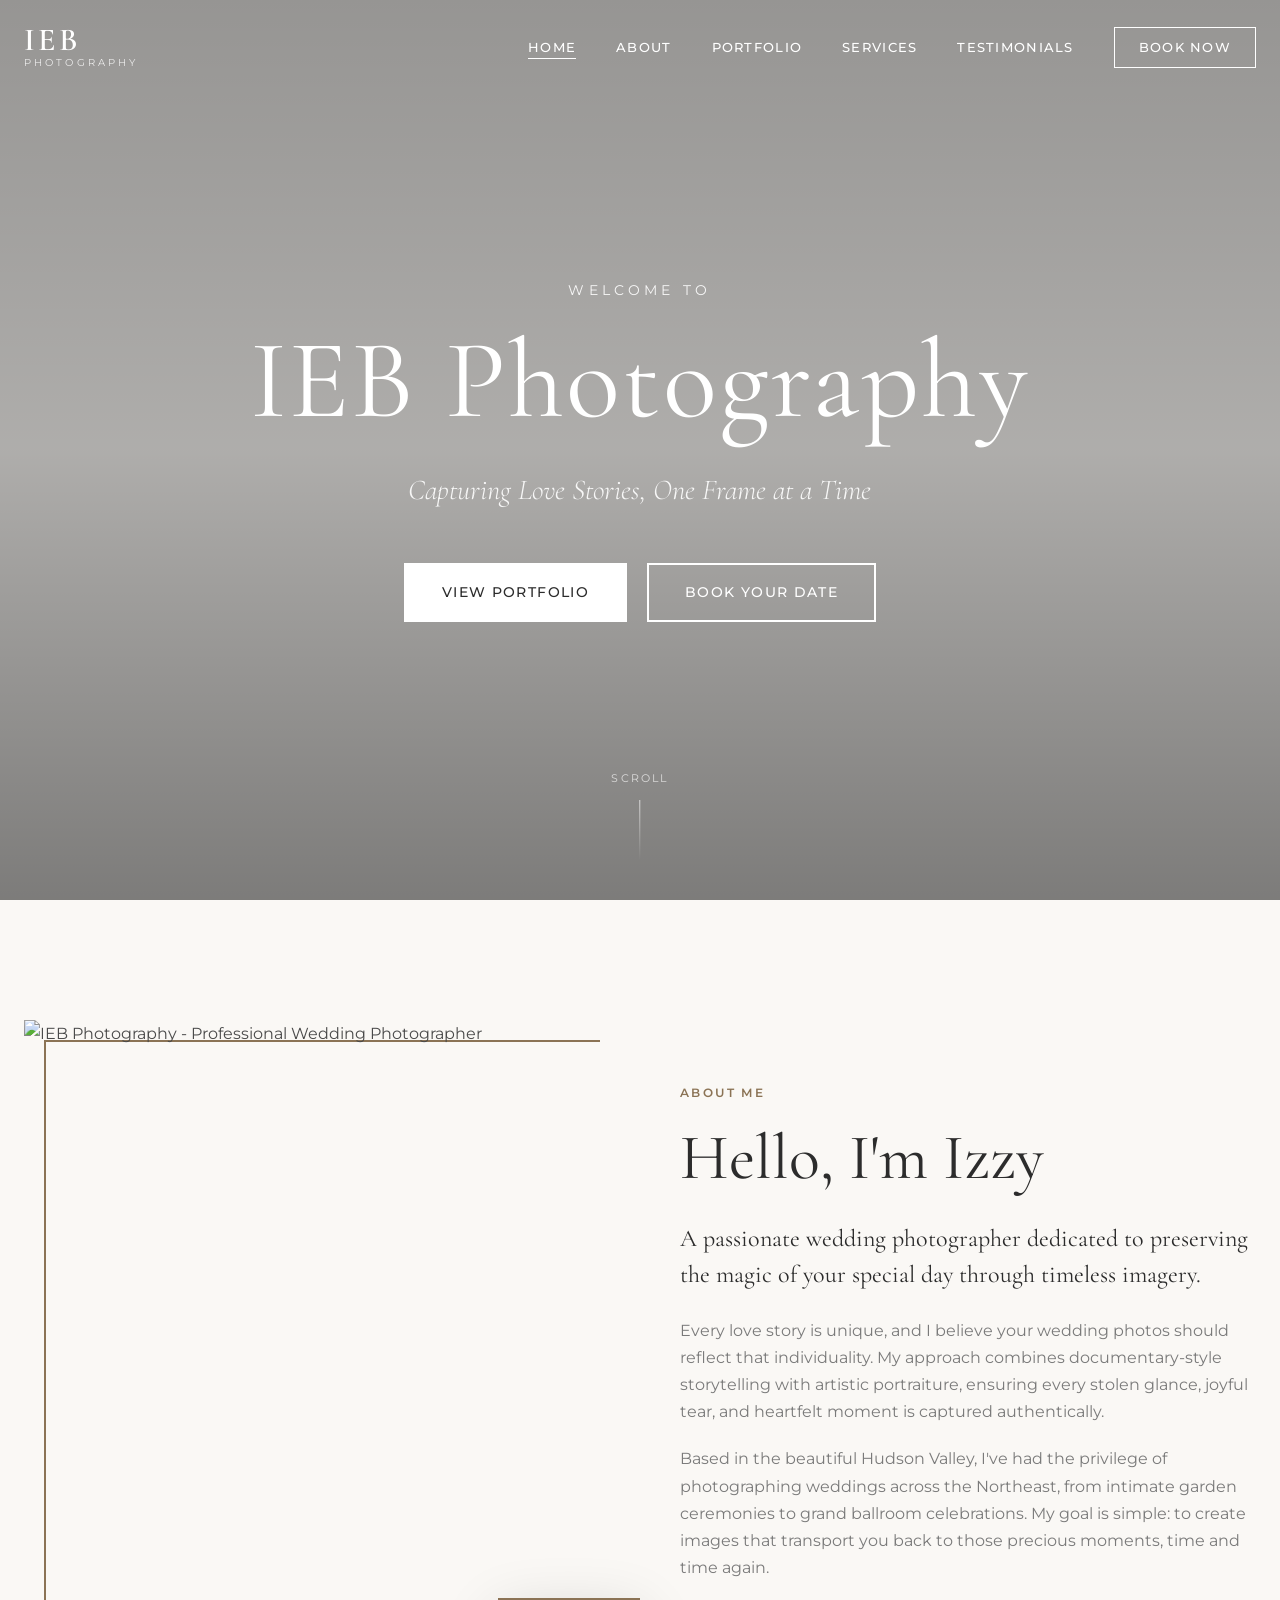
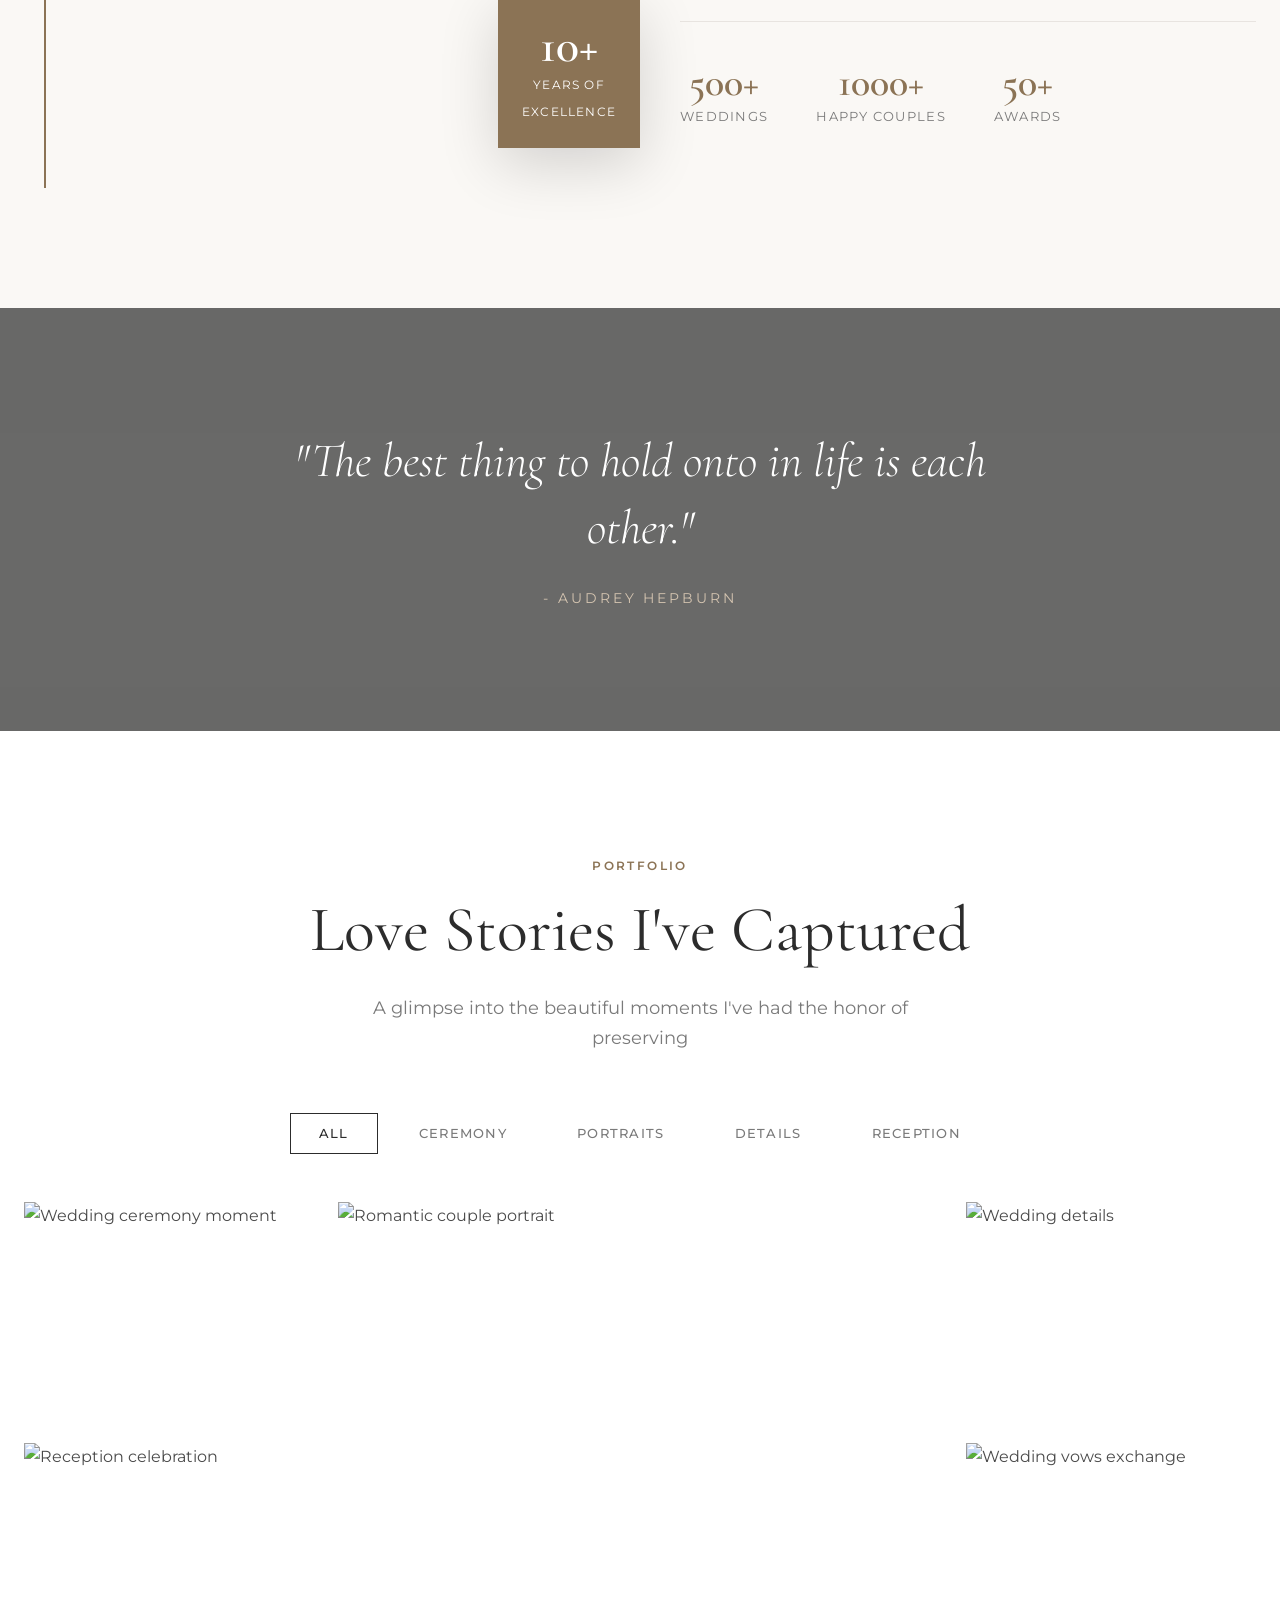
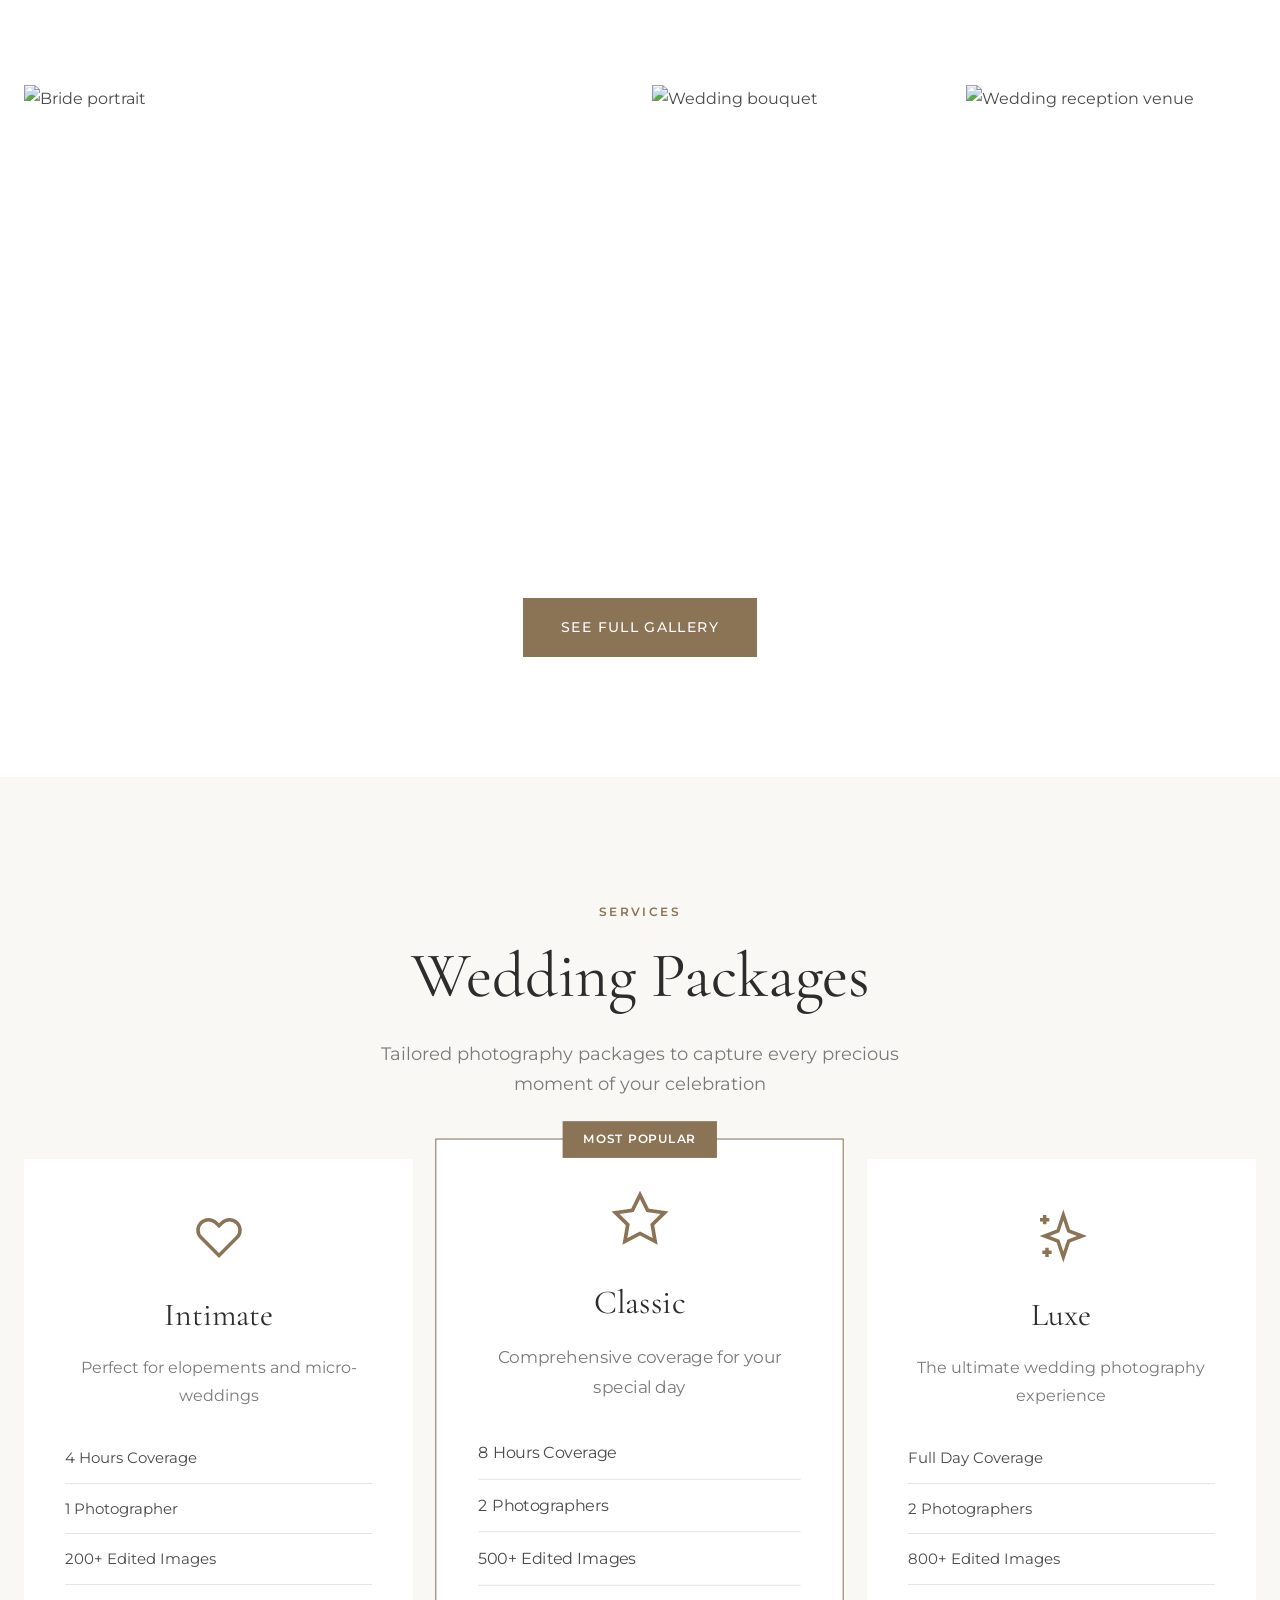
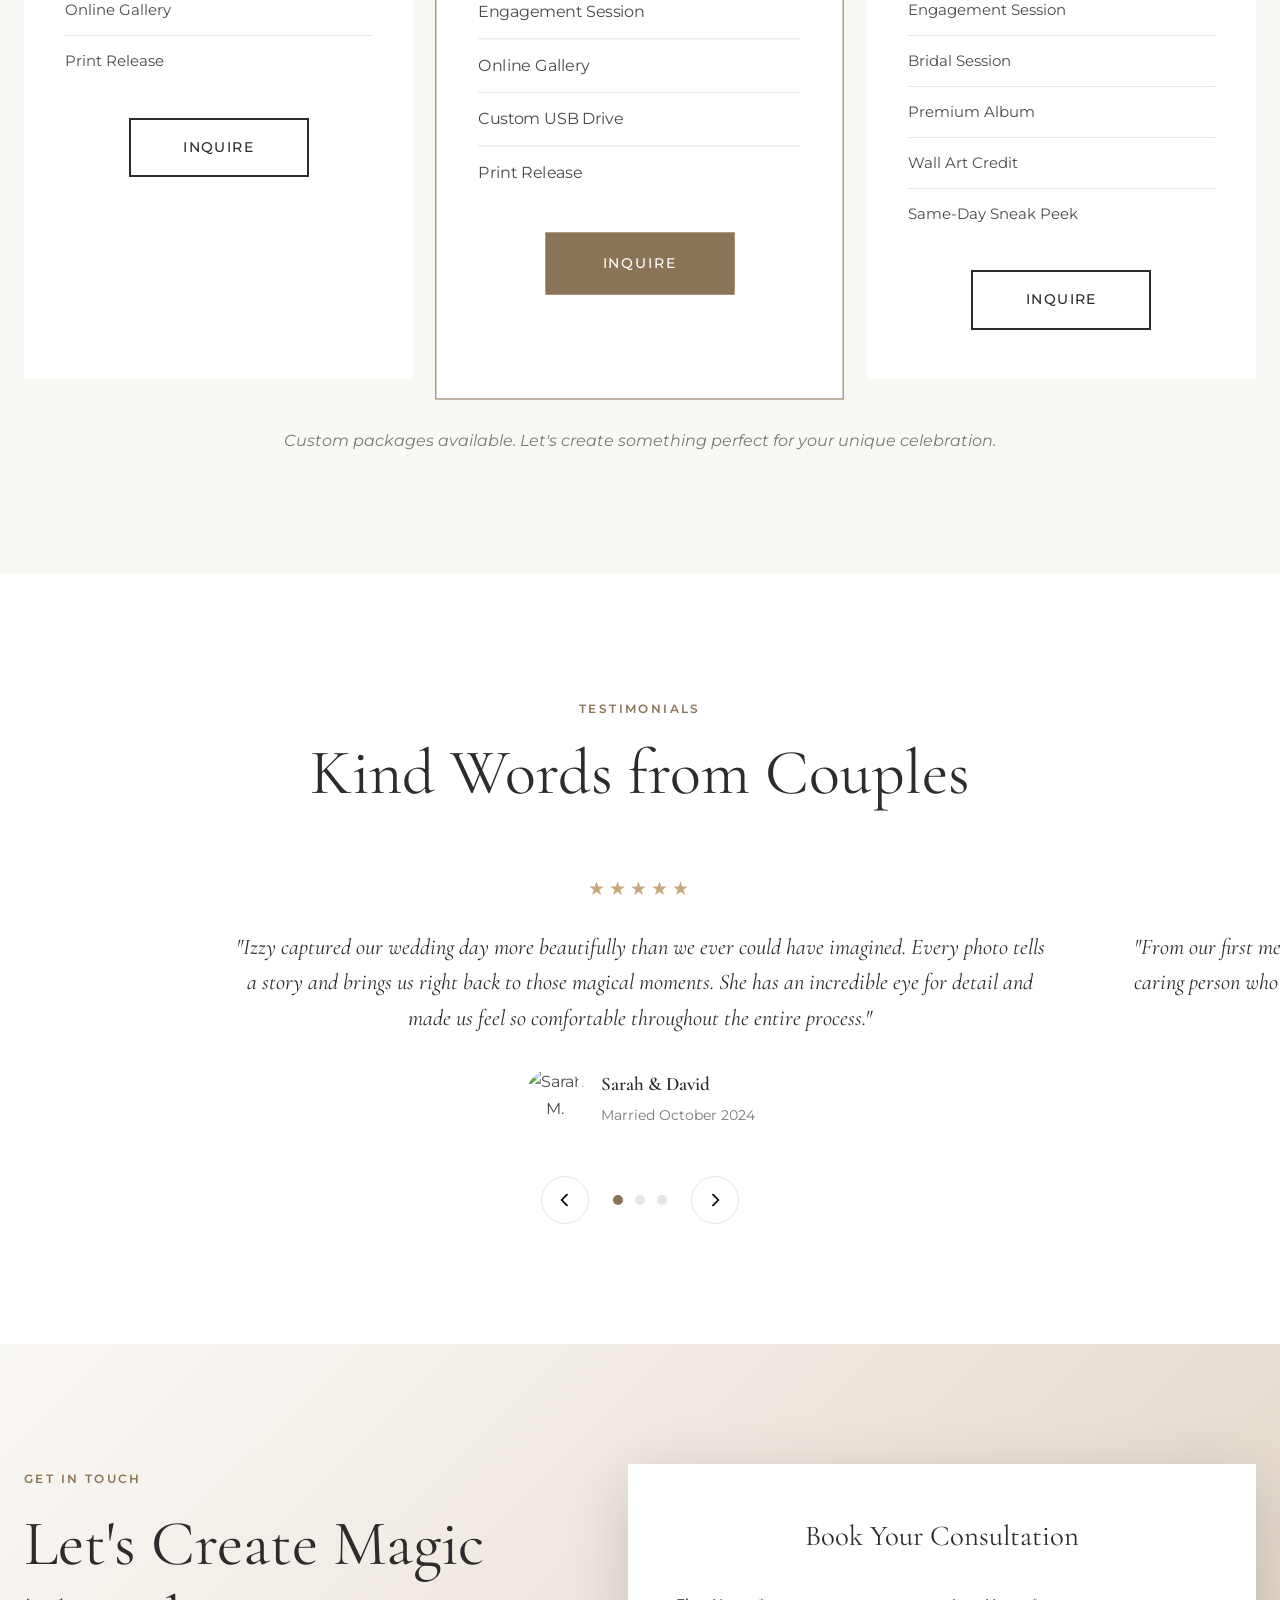
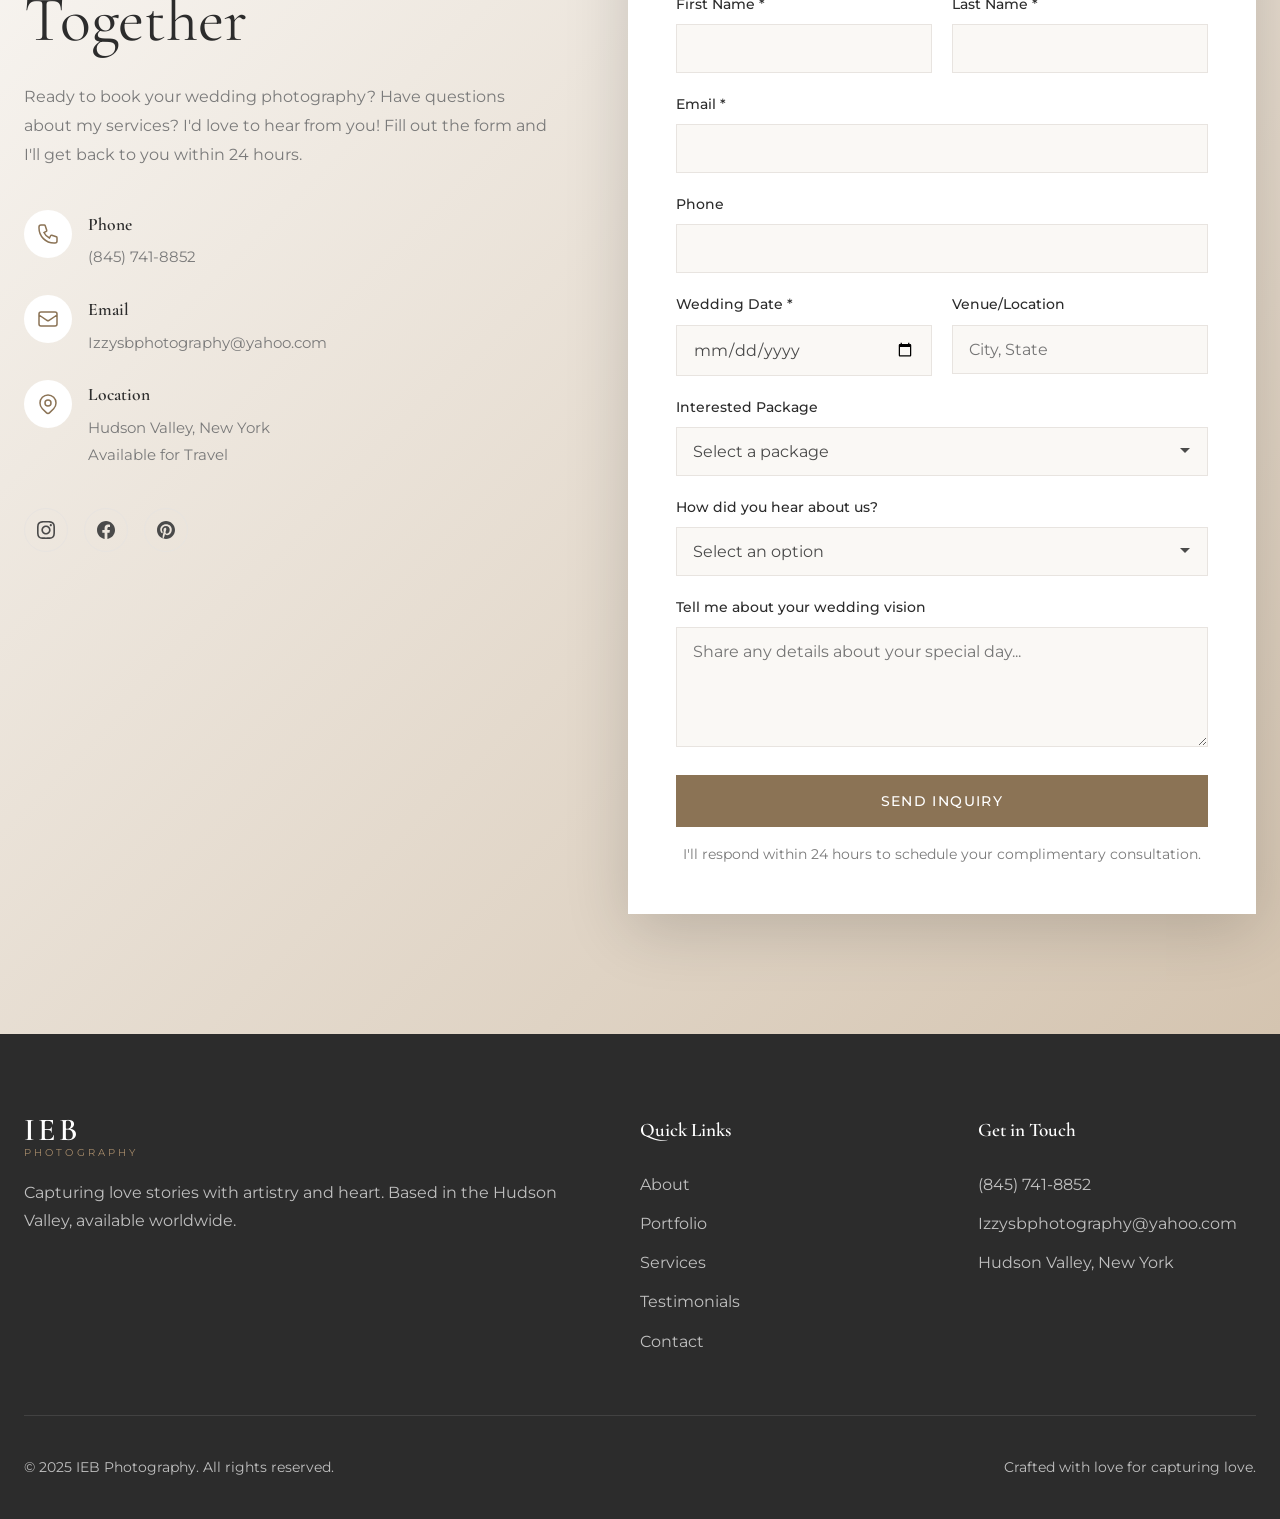
==== index.html @ 018bb1e7 "Add professional wedding photography website for IEB Photography - Create stunning landing page with" ====
<!DOCTYPE html>
<html lang="en">
<head>
    <meta charset="UTF-8">
    <meta name="viewport" content="width=device-width, initial-scale=1.0">
    <meta name="description" content="IEB Photography - Capturing your most precious moments with elegance and artistry. Professional wedding photography services.">
    <title>IEB Photography | Elegant Wedding Photography</title>
    <link rel="preconnect" href="https://fonts.googleapis.com">
    <link rel="preconnect" href="https://fonts.gstatic.com" crossorigin>
    <link href="https://fonts.googleapis.com/css2?family=Cormorant+Garamond:ital,wght@0,300;0,400;0,500;0,600;0,700;1,300;1,400&family=Montserrat:wght@300;400;500;600&display=swap" rel="stylesheet">
    <link rel="stylesheet" href="css/styles.css">
</head>
<body>
    <!-- Navigation -->
    <nav class="navbar" id="navbar">
        <div class="nav-container">
            <a href="#home" class="logo">
                <span class="logo-text">IEB</span>
                <span class="logo-sub">Photography</span>
            </a>
            <button class="nav-toggle" id="navToggle" aria-label="Toggle navigation">
                <span class="hamburger"></span>
            </button>
            <ul class="nav-menu" id="navMenu">
                <li><a href="#home" class="nav-link">Home</a></li>
                <li><a href="#about" class="nav-link">About</a></li>
                <li><a href="#portfolio" class="nav-link">Portfolio</a></li>
                <li><a href="#services" class="nav-link">Services</a></li>
                <li><a href="#testimonials" class="nav-link">Testimonials</a></li>
                <li><a href="#contact" class="nav-link nav-cta">Book Now</a></li>
            </ul>
        </div>
    </nav>

    <!-- Hero Section -->
    <section class="hero" id="home">
        <div class="hero-overlay"></div>
        <div class="hero-content">
            <p class="hero-subtitle animate-fade-up">Welcome to</p>
            <h1 class="hero-title animate-fade-up delay-1">IEB Photography</h1>
            <p class="hero-tagline animate-fade-up delay-2">Capturing Love Stories, One Frame at a Time</p>
            <div class="hero-buttons animate-fade-up delay-3">
                <a href="#portfolio" class="btn btn-primary">View Portfolio</a>
                <a href="#contact" class="btn btn-outline">Book Your Date</a>
            </div>
        </div>
        <div class="scroll-indicator">
            <span>Scroll</span>
            <div class="scroll-line"></div>
        </div>
    </section>

    <!-- About Section -->
    <section class="about section" id="about">
        <div class="container">
            <div class="about-grid">
                <div class="about-image">
                    <div class="image-frame">
                        <img src="https://images.unsplash.com/photo-1537633552985-df8429e8048b?w=600&h=800&fit=crop" alt="IEB Photography - Professional Wedding Photographer">
                    </div>
                    <div class="experience-badge">
                        <span class="years">10+</span>
                        <span class="text">Years of<br>Excellence</span>
                    </div>
                </div>
                <div class="about-content">
                    <span class="section-label">About Me</span>
                    <h2 class="section-title">Hello, I'm Izzy</h2>
                    <p class="about-lead">A passionate wedding photographer dedicated to preserving the magic of your special day through timeless imagery.</p>
                    <p class="about-text">Every love story is unique, and I believe your wedding photos should reflect that individuality. My approach combines documentary-style storytelling with artistic portraiture, ensuring every stolen glance, joyful tear, and heartfelt moment is captured authentically.</p>
                    <p class="about-text">Based in the beautiful Hudson Valley, I've had the privilege of photographing weddings across the Northeast, from intimate garden ceremonies to grand ballroom celebrations. My goal is simple: to create images that transport you back to those precious moments, time and time again.</p>
                    <div class="about-stats">
                        <div class="stat">
                            <span class="stat-number">500+</span>
                            <span class="stat-label">Weddings</span>
                        </div>
                        <div class="stat">
                            <span class="stat-number">1000+</span>
                            <span class="stat-label">Happy Couples</span>
                        </div>
                        <div class="stat">
                            <span class="stat-number">50+</span>
                            <span class="stat-label">Awards</span>
                        </div>
                    </div>
                </div>
            </div>
        </div>
    </section>

    <!-- Featured Banner -->
    <section class="featured-banner">
        <div class="banner-overlay"></div>
        <div class="container">
            <blockquote class="featured-quote">
                <p>"The best thing to hold onto in life is each other."</p>
                <cite>- Audrey Hepburn</cite>
            </blockquote>
        </div>
    </section>

    <!-- Portfolio Section -->
    <section class="portfolio section" id="portfolio">
        <div class="container">
            <div class="section-header">
                <span class="section-label">Portfolio</span>
                <h2 class="section-title">Love Stories I've Captured</h2>
                <p class="section-description">A glimpse into the beautiful moments I've had the honor of preserving</p>
            </div>
            <div class="portfolio-filter">
                <button class="filter-btn active" data-filter="all">All</button>
                <button class="filter-btn" data-filter="ceremony">Ceremony</button>
                <button class="filter-btn" data-filter="portraits">Portraits</button>
                <button class="filter-btn" data-filter="details">Details</button>
                <button class="filter-btn" data-filter="reception">Reception</button>
            </div>
            <div class="portfolio-grid">
                <div class="portfolio-item" data-category="ceremony">
                    <img src="https://images.unsplash.com/photo-1519741497674-611481863552?w=600&h=400&fit=crop" alt="Wedding ceremony moment">
                    <div class="portfolio-overlay">
                        <span class="portfolio-category">Ceremony</span>
                        <h3>Sarah & Michael</h3>
                    </div>
                </div>
                <div class="portfolio-item large" data-category="portraits">
                    <img src="https://images.unsplash.com/photo-1606216794074-735e91aa2c92?w=800&h=600&fit=crop" alt="Romantic couple portrait">
                    <div class="portfolio-overlay">
                        <span class="portfolio-category">Portraits</span>
                        <h3>Emma & James</h3>
                    </div>
                </div>
                <div class="portfolio-item" data-category="details">
                    <img src="https://images.unsplash.com/photo-1522673607200-164d1b6ce486?w=600&h=400&fit=crop" alt="Wedding details">
                    <div class="portfolio-overlay">
                        <span class="portfolio-category">Details</span>
                        <h3>Elegant Details</h3>
                    </div>
                </div>
                <div class="portfolio-item" data-category="reception">
                    <img src="https://images.unsplash.com/photo-1511285560929-80b456fea0bc?w=600&h=400&fit=crop" alt="Reception celebration">
                    <div class="portfolio-overlay">
                        <span class="portfolio-category">Reception</span>
                        <h3>First Dance Magic</h3>
                    </div>
                </div>
                <div class="portfolio-item" data-category="ceremony">
                    <img src="https://images.unsplash.com/photo-1465495976277-4387d4b0b4c6?w=600&h=400&fit=crop" alt="Wedding vows exchange">
                    <div class="portfolio-overlay">
                        <span class="portfolio-category">Ceremony</span>
                        <h3>The Vows</h3>
                    </div>
                </div>
                <div class="portfolio-item large" data-category="portraits">
                    <img src="https://images.unsplash.com/photo-1591604466107-ec97de577aff?w=800&h=600&fit=crop" alt="Bride portrait">
                    <div class="portfolio-overlay">
                        <span class="portfolio-category">Portraits</span>
                        <h3>Bridal Elegance</h3>
                    </div>
                </div>
                <div class="portfolio-item" data-category="details">
                    <img src="https://images.unsplash.com/photo-1519225421980-715cb0215aed?w=600&h=400&fit=crop" alt="Wedding bouquet">
                    <div class="portfolio-overlay">
                        <span class="portfolio-category">Details</span>
                        <h3>Floral Beauty</h3>
                    </div>
                </div>
                <div class="portfolio-item" data-category="reception">
                    <img src="https://images.unsplash.com/photo-1470290378698-263fa7ca60ab?w=600&h=400&fit=crop" alt="Wedding reception venue">
                    <div class="portfolio-overlay">
                        <span class="portfolio-category">Reception</span>
                        <h3>Venue Magic</h3>
                    </div>
                </div>
            </div>
            <div class="portfolio-cta">
                <a href="#contact" class="btn btn-primary">See Full Gallery</a>
            </div>
        </div>
    </section>

    <!-- Services Section -->
    <section class="services section" id="services">
        <div class="container">
            <div class="section-header">
                <span class="section-label">Services</span>
                <h2 class="section-title">Wedding Packages</h2>
                <p class="section-description">Tailored photography packages to capture every precious moment of your celebration</p>
            </div>
            <div class="services-grid">
                <div class="service-card">
                    <div class="service-icon">
                        <svg viewBox="0 0 24 24" fill="none" stroke="currentColor" stroke-width="1.5">
                            <path d="M4.318 6.318a4.5 4.5 0 000 6.364L12 20.364l7.682-7.682a4.5 4.5 0 00-6.364-6.364L12 7.636l-1.318-1.318a4.5 4.5 0 00-6.364 0z"/>
                        </svg>
                    </div>
                    <h3 class="service-title">Intimate</h3>
                    <p class="service-description">Perfect for elopements and micro-weddings</p>
                    <ul class="service-features">
                        <li>4 Hours Coverage</li>
                        <li>1 Photographer</li>
                        <li>200+ Edited Images</li>
                        <li>Online Gallery</li>
                        <li>Print Release</li>
                    </ul>
                    <a href="#contact" class="btn btn-outline">Inquire</a>
                </div>
                <div class="service-card featured">
                    <div class="featured-tag">Most Popular</div>
                    <div class="service-icon">
                        <svg viewBox="0 0 24 24" fill="none" stroke="currentColor" stroke-width="1.5">
                            <path d="M12 2l3.09 6.26L22 9.27l-5 4.87 1.18 6.88L12 17.77l-6.18 3.25L7 14.14 2 9.27l6.91-1.01L12 2z"/>
                        </svg>
                    </div>
                    <h3 class="service-title">Classic</h3>
                    <p class="service-description">Comprehensive coverage for your special day</p>
                    <ul class="service-features">
                        <li>8 Hours Coverage</li>
                        <li>2 Photographers</li>
                        <li>500+ Edited Images</li>
                        <li>Engagement Session</li>
                        <li>Online Gallery</li>
                        <li>Custom USB Drive</li>
                        <li>Print Release</li>
                    </ul>
                    <a href="#contact" class="btn btn-primary">Inquire</a>
                </div>
                <div class="service-card">
                    <div class="service-icon">
                        <svg viewBox="0 0 24 24" fill="none" stroke="currentColor" stroke-width="1.5">
                            <path d="M5 3v4M3 5h4M6 17v4m-2-2h4m5-16l2.286 6.857L21 12l-5.714 2.143L13 21l-2.286-6.857L5 12l5.714-2.143L13 3z"/>
                        </svg>
                    </div>
                    <h3 class="service-title">Luxe</h3>
                    <p class="service-description">The ultimate wedding photography experience</p>
                    <ul class="service-features">
                        <li>Full Day Coverage</li>
                        <li>2 Photographers</li>
                        <li>800+ Edited Images</li>
                        <li>Engagement Session</li>
                        <li>Bridal Session</li>
                        <li>Premium Album</li>
                        <li>Wall Art Credit</li>
                        <li>Same-Day Sneak Peek</li>
                    </ul>
                    <a href="#contact" class="btn btn-outline">Inquire</a>
                </div>
            </div>
            <p class="services-note">Custom packages available. Let's create something perfect for your unique celebration.</p>
        </div>
    </section>

    <!-- Testimonials Section -->
    <section class="testimonials section" id="testimonials">
        <div class="container">
            <div class="section-header">
                <span class="section-label">Testimonials</span>
                <h2 class="section-title">Kind Words from Couples</h2>
            </div>
            <div class="testimonials-slider">
                <div class="testimonial-track" id="testimonialTrack">
                    <div class="testimonial-card">
                        <div class="testimonial-rating">
                            <span>&#9733;</span><span>&#9733;</span><span>&#9733;</span><span>&#9733;</span><span>&#9733;</span>
                        </div>
                        <p class="testimonial-text">"Izzy captured our wedding day more beautifully than we ever could have imagined. Every photo tells a story and brings us right back to those magical moments. She has an incredible eye for detail and made us feel so comfortable throughout the entire process."</p>
                        <div class="testimonial-author">
                            <img src="https://images.unsplash.com/photo-1494790108377-be9c29b29330?w=100&h=100&fit=crop" alt="Sarah M.">
                            <div class="author-info">
                                <h4>Sarah & David</h4>
                                <span>Married October 2024</span>
                            </div>
                        </div>
                    </div>
                    <div class="testimonial-card">
                        <div class="testimonial-rating">
                            <span>&#9733;</span><span>&#9733;</span><span>&#9733;</span><span>&#9733;</span><span>&#9733;</span>
                        </div>
                        <p class="testimonial-text">"From our first meeting, Izzy made us feel at ease. She's not just a talented photographer but a genuine, caring person who goes above and beyond. Our wedding photos are absolutely stunning and we receive compliments on them constantly!"</p>
                        <div class="testimonial-author">
                            <img src="https://images.unsplash.com/photo-1507003211169-0a1dd7228f2d?w=100&h=100&fit=crop" alt="Michael R.">
                            <div class="author-info">
                                <h4>Emily & Michael</h4>
                                <span>Married June 2024</span>
                            </div>
                        </div>
                    </div>
                    <div class="testimonial-card">
                        <div class="testimonial-rating">
                            <span>&#9733;</span><span>&#9733;</span><span>&#9733;</span><span>&#9733;</span><span>&#9733;</span>
                        </div>
                        <p class="testimonial-text">"We are SO grateful we chose IEB Photography! Izzy has a gift for capturing genuine emotions and candid moments. Looking at our wedding album feels like reliving the happiest day of our lives. Worth every penny and more!"</p>
                        <div class="testimonial-author">
                            <img src="https://images.unsplash.com/photo-1438761681033-6461ffad8d80?w=100&h=100&fit=crop" alt="Jennifer L.">
                            <div class="author-info">
                                <h4>Jennifer & Chris</h4>
                                <span>Married August 2024</span>
                            </div>
                        </div>
                    </div>
                </div>
                <div class="testimonial-nav">
                    <button class="nav-btn prev" id="prevBtn" aria-label="Previous testimonial">
                        <svg viewBox="0 0 24 24" fill="none" stroke="currentColor" stroke-width="2">
                            <path d="M15 19l-7-7 7-7"/>
                        </svg>
                    </button>
                    <div class="testimonial-dots" id="testimonialDots"></div>
                    <button class="nav-btn next" id="nextBtn" aria-label="Next testimonial">
                        <svg viewBox="0 0 24 24" fill="none" stroke="currentColor" stroke-width="2">
                            <path d="M9 5l7 7-7 7"/>
                        </svg>
                    </button>
                </div>
            </div>
        </div>
    </section>

    <!-- Contact Section -->
    <section class="contact section" id="contact">
        <div class="container">
            <div class="contact-grid">
                <div class="contact-info">
                    <span class="section-label">Get in Touch</span>
                    <h2 class="section-title">Let's Create Magic Together</h2>
                    <p class="contact-description">Ready to book your wedding photography? Have questions about my services? I'd love to hear from you! Fill out the form and I'll get back to you within 24 hours.</p>

                    <div class="contact-details">
                        <div class="contact-item">
                            <div class="contact-icon">
                                <svg viewBox="0 0 24 24" fill="none" stroke="currentColor" stroke-width="1.5">
                                    <path d="M3 5a2 2 0 012-2h3.28a1 1 0 01.948.684l1.498 4.493a1 1 0 01-.502 1.21l-2.257 1.13a11.042 11.042 0 005.516 5.516l1.13-2.257a1 1 0 011.21-.502l4.493 1.498a1 1 0 01.684.949V19a2 2 0 01-2 2h-1C9.716 21 3 14.284 3 6V5z"/>
                                </svg>
                            </div>
                            <div class="contact-text">
                                <h4>Phone</h4>
                                <a href="tel:8457418852">(845) 741-8852</a>
                            </div>
                        </div>
                        <div class="contact-item">
                            <div class="contact-icon">
                                <svg viewBox="0 0 24 24" fill="none" stroke="currentColor" stroke-width="1.5">
                                    <path d="M3 8l7.89 5.26a2 2 0 002.22 0L21 8M5 19h14a2 2 0 002-2V7a2 2 0 00-2-2H5a2 2 0 00-2 2v10a2 2 0 002 2z"/>
                                </svg>
                            </div>
                            <div class="contact-text">
                                <h4>Email</h4>
                                <a href="mailto:Izzysbphotography@yahoo.com">Izzysbphotography@yahoo.com</a>
                            </div>
                        </div>
                        <div class="contact-item">
                            <div class="contact-icon">
                                <svg viewBox="0 0 24 24" fill="none" stroke="currentColor" stroke-width="1.5">
                                    <path d="M17.657 16.657L13.414 20.9a1.998 1.998 0 01-2.827 0l-4.244-4.243a8 8 0 1111.314 0z"/>
                                    <path d="M15 11a3 3 0 11-6 0 3 3 0 016 0z"/>
                                </svg>
                            </div>
                            <div class="contact-text">
                                <h4>Location</h4>
                                <span>Hudson Valley, New York<br>Available for Travel</span>
                            </div>
                        </div>
                    </div>

                    <div class="social-links">
                        <a href="#" class="social-link" aria-label="Instagram">
                            <svg viewBox="0 0 24 24" fill="currentColor">
                                <path d="M12 2.163c3.204 0 3.584.012 4.85.07 3.252.148 4.771 1.691 4.919 4.919.058 1.265.069 1.645.069 4.849 0 3.205-.012 3.584-.069 4.849-.149 3.225-1.664 4.771-4.919 4.919-1.266.058-1.644.07-4.85.07-3.204 0-3.584-.012-4.849-.07-3.26-.149-4.771-1.699-4.919-4.92-.058-1.265-.07-1.644-.07-4.849 0-3.204.013-3.583.07-4.849.149-3.227 1.664-4.771 4.919-4.919 1.266-.057 1.645-.069 4.849-.069zm0-2.163c-3.259 0-3.667.014-4.947.072-4.358.2-6.78 2.618-6.98 6.98-.059 1.281-.073 1.689-.073 4.948 0 3.259.014 3.668.072 4.948.2 4.358 2.618 6.78 6.98 6.98 1.281.058 1.689.072 4.948.072 3.259 0 3.668-.014 4.948-.072 4.354-.2 6.782-2.618 6.979-6.98.059-1.28.073-1.689.073-4.948 0-3.259-.014-3.667-.072-4.947-.196-4.354-2.617-6.78-6.979-6.98-1.281-.059-1.69-.073-4.949-.073zm0 5.838c-3.403 0-6.162 2.759-6.162 6.162s2.759 6.163 6.162 6.163 6.162-2.759 6.162-6.163c0-3.403-2.759-6.162-6.162-6.162zm0 10.162c-2.209 0-4-1.79-4-4 0-2.209 1.791-4 4-4s4 1.791 4 4c0 2.21-1.791 4-4 4zm6.406-11.845c-.796 0-1.441.645-1.441 1.44s.645 1.44 1.441 1.44c.795 0 1.439-.645 1.439-1.44s-.644-1.44-1.439-1.44z"/>
                            </svg>
                        </a>
                        <a href="#" class="social-link" aria-label="Facebook">
                            <svg viewBox="0 0 24 24" fill="currentColor">
                                <path d="M24 12.073c0-6.627-5.373-12-12-12s-12 5.373-12 12c0 5.99 4.388 10.954 10.125 11.854v-8.385H7.078v-3.47h3.047V9.43c0-3.007 1.792-4.669 4.533-4.669 1.312 0 2.686.235 2.686.235v2.953H15.83c-1.491 0-1.956.925-1.956 1.874v2.25h3.328l-.532 3.47h-2.796v8.385C19.612 23.027 24 18.062 24 12.073z"/>
                            </svg>
                        </a>
                        <a href="#" class="social-link" aria-label="Pinterest">
                            <svg viewBox="0 0 24 24" fill="currentColor">
                                <path d="M12 0c-6.627 0-12 5.372-12 12 0 5.084 3.163 9.426 7.627 11.174-.105-.949-.2-2.405.042-3.441.218-.937 1.407-5.965 1.407-5.965s-.359-.719-.359-1.782c0-1.668.967-2.914 2.171-2.914 1.023 0 1.518.769 1.518 1.69 0 1.029-.655 2.568-.994 3.995-.283 1.194.599 2.169 1.777 2.169 2.133 0 3.772-2.249 3.772-5.495 0-2.873-2.064-4.882-5.012-4.882-3.414 0-5.418 2.561-5.418 5.207 0 1.031.397 2.138.893 2.738.098.119.112.224.083.345l-.333 1.36c-.053.22-.174.267-.402.161-1.499-.698-2.436-2.889-2.436-4.649 0-3.785 2.75-7.262 7.929-7.262 4.163 0 7.398 2.967 7.398 6.931 0 4.136-2.607 7.464-6.227 7.464-1.216 0-2.359-.631-2.75-1.378l-.748 2.853c-.271 1.043-1.002 2.35-1.492 3.146 1.124.347 2.317.535 3.554.535 6.627 0 12-5.373 12-12 0-6.628-5.373-12-12-12z"/>
                            </svg>
                        </a>
                    </div>
                </div>

                <div class="contact-form-wrapper">
                    <form class="contact-form" id="contactForm">
                        <h3 class="form-title">Book Your Consultation</h3>
                        <div class="form-row">
                            <div class="form-group">
                                <label for="firstName">First Name *</label>
                                <input type="text" id="firstName" name="firstName" required>
                            </div>
                            <div class="form-group">
                                <label for="lastName">Last Name *</label>
                                <input type="text" id="lastName" name="lastName" required>
                            </div>
                        </div>
                        <div class="form-group">
                            <label for="email">Email *</label>
                            <input type="email" id="email" name="email" required>
                        </div>
                        <div class="form-group">
                            <label for="phone">Phone</label>
                            <input type="tel" id="phone" name="phone">
                        </div>
                        <div class="form-row">
                            <div class="form-group">
                                <label for="weddingDate">Wedding Date *</label>
                                <input type="date" id="weddingDate" name="weddingDate" required>
                            </div>
                            <div class="form-group">
                                <label for="venue">Venue/Location</label>
                                <input type="text" id="venue" name="venue" placeholder="City, State">
                            </div>
                        </div>
                        <div class="form-group">
                            <label for="package">Interested Package</label>
                            <select id="package" name="package">
                                <option value="">Select a package</option>
                                <option value="intimate">Intimate Package</option>
                                <option value="classic">Classic Package</option>
                                <option value="luxe">Luxe Package</option>
                                <option value="custom">Custom Package</option>
                            </select>
                        </div>
                        <div class="form-group">
                            <label for="howHeard">How did you hear about us?</label>
                            <select id="howHeard" name="howHeard">
                                <option value="">Select an option</option>
                                <option value="instagram">Instagram</option>
                                <option value="facebook">Facebook</option>
                                <option value="google">Google Search</option>
                                <option value="referral">Friend/Family Referral</option>
                                <option value="vendor">Vendor Referral</option>
                                <option value="other">Other</option>
                            </select>
                        </div>
                        <div class="form-group">
                            <label for="message">Tell me about your wedding vision</label>
                            <textarea id="message" name="message" rows="4" placeholder="Share any details about your special day..."></textarea>
                        </div>
                        <button type="submit" class="btn btn-primary btn-full">Send Inquiry</button>
                        <p class="form-note">I'll respond within 24 hours to schedule your complimentary consultation.</p>
                    </form>
                    <div class="form-success" id="formSuccess">
                        <div class="success-icon">
                            <svg viewBox="0 0 24 24" fill="none" stroke="currentColor" stroke-width="2">
                                <path d="M22 11.08V12a10 10 0 11-5.93-9.14"/>
                                <polyline points="22 4 12 14.01 9 11.01"/>
                            </svg>
                        </div>
                        <h3>Thank You!</h3>
                        <p>Your inquiry has been received. I'm excited to learn more about your wedding and will be in touch within 24 hours!</p>
                    </div>
                </div>
            </div>
        </div>
    </section>

    <!-- Footer -->
    <footer class="footer">
        <div class="container">
            <div class="footer-content">
                <div class="footer-brand">
                    <a href="#home" class="logo">
                        <span class="logo-text">IEB</span>
                        <span class="logo-sub">Photography</span>
                    </a>
                    <p>Capturing love stories with artistry and heart. Based in the Hudson Valley, available worldwide.</p>
                </div>
                <div class="footer-links">
                    <h4>Quick Links</h4>
                    <ul>
                        <li><a href="#about">About</a></li>
                        <li><a href="#portfolio">Portfolio</a></li>
                        <li><a href="#services">Services</a></li>
                        <li><a href="#testimonials">Testimonials</a></li>
                        <li><a href="#contact">Contact</a></li>
                    </ul>
                </div>
                <div class="footer-contact">
                    <h4>Get in Touch</h4>
                    <p><a href="tel:8457418852">(845) 741-8852</a></p>
                    <p><a href="mailto:Izzysbphotography@yahoo.com">Izzysbphotography@yahoo.com</a></p>
                    <p>Hudson Valley, New York</p>
                </div>
            </div>
            <div class="footer-bottom">
                <p>&copy; 2025 IEB Photography. All rights reserved.</p>
                <p>Crafted with love for capturing love.</p>
            </div>
        </div>
    </footer>

    <script src="js/main.js"></script>
</body>
</html>
---- css/styles.css ----
/* =========================================
   IEB Photography - Wedding Photography Website
   Elegant & Professional Design
   ========================================= */

/* CSS Variables */
:root {
    /* Colors */
    --color-primary: #8B7355;
    --color-primary-light: #A68B6A;
    --color-primary-dark: #6B5A45;
    --color-secondary: #D4C4B0;
    --color-accent: #C9A87C;
    --color-dark: #2C2C2C;
    --color-dark-soft: #3D3D3D;
    --color-light: #FAF8F5;
    --color-white: #FFFFFF;
    --color-text: #4A4A4A;
    --color-text-light: #7A7A7A;
    --color-border: #E8E4E0;

    /* Typography */
    --font-heading: 'Cormorant Garamond', serif;
    --font-body: 'Montserrat', sans-serif;

    /* Spacing */
    --section-padding: 120px;
    --container-max: 1400px;
    --container-padding: 24px;

    /* Transitions */
    --transition-fast: 0.2s ease;
    --transition-medium: 0.4s ease;
    --transition-slow: 0.6s ease;

    /* Shadows */
    --shadow-soft: 0 4px 20px rgba(0, 0, 0, 0.08);
    --shadow-medium: 0 8px 40px rgba(0, 0, 0, 0.12);
    --shadow-large: 0 16px 60px rgba(0, 0, 0, 0.16);
}

/* Reset & Base */
*, *::before, *::after {
    box-sizing: border-box;
    margin: 0;
    padding: 0;
}

html {
    scroll-behavior: smooth;
    font-size: 16px;
}

body {
    font-family: var(--font-body);
    font-weight: 400;
    line-height: 1.7;
    color: var(--color-text);
    background-color: var(--color-light);
    overflow-x: hidden;
}

img {
    max-width: 100%;
    height: auto;
    display: block;
}

a {
    text-decoration: none;
    color: inherit;
    transition: var(--transition-fast);
}

ul {
    list-style: none;
}

button {
    border: none;
    background: none;
    cursor: pointer;
    font-family: inherit;
}

input, select, textarea {
    font-family: inherit;
    font-size: inherit;
}

/* Container */
.container {
    max-width: var(--container-max);
    margin: 0 auto;
    padding: 0 var(--container-padding);
}

/* Section */
.section {
    padding: var(--section-padding) 0;
}

/* Typography */
.section-label {
    display: inline-block;
    font-family: var(--font-body);
    font-size: 0.75rem;
    font-weight: 600;
    letter-spacing: 0.2em;
    text-transform: uppercase;
    color: var(--color-primary);
    margin-bottom: 16px;
}

.section-title {
    font-family: var(--font-heading);
    font-size: clamp(2.5rem, 5vw, 4rem);
    font-weight: 400;
    color: var(--color-dark);
    line-height: 1.2;
    margin-bottom: 24px;
}

.section-description {
    font-size: 1.1rem;
    color: var(--color-text-light);
    max-width: 600px;
}

.section-header {
    text-align: center;
    margin-bottom: 60px;
}

.section-header .section-description {
    margin: 0 auto;
}

/* Buttons */
.btn {
    display: inline-flex;
    align-items: center;
    justify-content: center;
    padding: 16px 36px;
    font-family: var(--font-body);
    font-size: 0.85rem;
    font-weight: 500;
    letter-spacing: 0.1em;
    text-transform: uppercase;
    border-radius: 0;
    transition: var(--transition-medium);
    min-width: 180px;
}

.btn-primary {
    background-color: var(--color-primary);
    color: var(--color-white);
    border: 2px solid var(--color-primary);
}

.btn-primary:hover {
    background-color: var(--color-primary-dark);
    border-color: var(--color-primary-dark);
    transform: translateY(-2px);
    box-shadow: var(--shadow-medium);
}

.btn-outline {
    background-color: transparent;
    color: var(--color-dark);
    border: 2px solid var(--color-dark);
}

.btn-outline:hover {
    background-color: var(--color-dark);
    color: var(--color-white);
    transform: translateY(-2px);
}

.btn-full {
    width: 100%;
}

/* =========================================
   Navigation
   ========================================= */
.navbar {
    position: fixed;
    top: 0;
    left: 0;
    right: 0;
    z-index: 1000;
    padding: 24px 0;
    transition: var(--transition-medium);
}

.navbar.scrolled {
    background-color: rgba(255, 255, 255, 0.98);
    padding: 16px 0;
    box-shadow: var(--shadow-soft);
}

.nav-container {
    max-width: var(--container-max);
    margin: 0 auto;
    padding: 0 var(--container-padding);
    display: flex;
    align-items: center;
    justify-content: space-between;
}

.logo {
    display: flex;
    flex-direction: column;
    align-items: flex-start;
    line-height: 1;
}

.logo-text {
    font-family: var(--font-heading);
    font-size: 2rem;
    font-weight: 600;
    color: var(--color-white);
    letter-spacing: 0.1em;
    transition: var(--transition-medium);
}

.logo-sub {
    font-family: var(--font-body);
    font-size: 0.65rem;
    font-weight: 400;
    letter-spacing: 0.3em;
    text-transform: uppercase;
    color: rgba(255, 255, 255, 0.8);
    margin-top: 2px;
    transition: var(--transition-medium);
}

.navbar.scrolled .logo-text {
    color: var(--color-dark);
}

.navbar.scrolled .logo-sub {
    color: var(--color-primary);
}

.nav-menu {
    display: flex;
    align-items: center;
    gap: 40px;
}

.nav-link {
    font-size: 0.8rem;
    font-weight: 500;
    letter-spacing: 0.1em;
    text-transform: uppercase;
    color: var(--color-white);
    position: relative;
    transition: var(--transition-fast);
}

.nav-link::after {
    content: '';
    position: absolute;
    bottom: -4px;
    left: 0;
    width: 0;
    height: 1px;
    background-color: currentColor;
    transition: var(--transition-medium);
}

.nav-link:hover::after,
.nav-link.active::after {
    width: 100%;
}

.navbar.scrolled .nav-link {
    color: var(--color-dark);
}

.nav-cta {
    padding: 12px 24px;
    border: 1px solid currentColor;
}

.nav-cta::after {
    display: none;
}

.nav-cta:hover {
    background-color: var(--color-white);
    color: var(--color-dark);
}

.navbar.scrolled .nav-cta:hover {
    background-color: var(--color-dark);
    color: var(--color-white);
}

/* Mobile Navigation */
.nav-toggle {
    display: none;
    width: 30px;
    height: 24px;
    position: relative;
    z-index: 1001;
}

.hamburger,
.hamburger::before,
.hamburger::after {
    display: block;
    width: 100%;
    height: 2px;
    background-color: var(--color-white);
    transition: var(--transition-medium);
}

.navbar.scrolled .hamburger,
.navbar.scrolled .hamburger::before,
.navbar.scrolled .hamburger::after {
    background-color: var(--color-dark);
}

.hamburger {
    position: relative;
}

.hamburger::before,
.hamburger::after {
    content: '';
    position: absolute;
    left: 0;
}

.hamburger::before {
    top: -8px;
}

.hamburger::after {
    top: 8px;
}

.nav-toggle.active .hamburger {
    background-color: transparent;
}

.nav-toggle.active .hamburger::before {
    top: 0;
    transform: rotate(45deg);
}

.nav-toggle.active .hamburger::after {
    top: 0;
    transform: rotate(-45deg);
}

/* =========================================
   Hero Section
   ========================================= */
.hero {
    position: relative;
    min-height: 100vh;
    display: flex;
    align-items: center;
    justify-content: center;
    background: url('https://images.unsplash.com/photo-1519741497674-611481863552?w=1920&h=1080&fit=crop') center/cover no-repeat;
}

.hero-overlay {
    position: absolute;
    inset: 0;
    background: linear-gradient(
        to bottom,
        rgba(0, 0, 0, 0.4) 0%,
        rgba(0, 0, 0, 0.3) 50%,
        rgba(0, 0, 0, 0.5) 100%
    );
}

.hero-content {
    position: relative;
    z-index: 1;
    text-align: center;
    padding: 0 var(--container-padding);
    max-width: 900px;
}

.hero-subtitle {
    font-family: var(--font-body);
    font-size: 0.9rem;
    font-weight: 400;
    letter-spacing: 0.3em;
    text-transform: uppercase;
    color: rgba(255, 255, 255, 0.9);
    margin-bottom: 16px;
}

.hero-title {
    font-family: var(--font-heading);
    font-size: clamp(3.5rem, 10vw, 7rem);
    font-weight: 400;
    color: var(--color-white);
    line-height: 1.1;
    margin-bottom: 24px;
    letter-spacing: 0.02em;
}

.hero-tagline {
    font-family: var(--font-heading);
    font-size: clamp(1.2rem, 3vw, 1.8rem);
    font-weight: 300;
    font-style: italic;
    color: rgba(255, 255, 255, 0.9);
    margin-bottom: 48px;
}

.hero-buttons {
    display: flex;
    gap: 20px;
    justify-content: center;
    flex-wrap: wrap;
}

.hero .btn-primary {
    background-color: var(--color-white);
    color: var(--color-dark);
    border-color: var(--color-white);
}

.hero .btn-primary:hover {
    background-color: var(--color-primary);
    color: var(--color-white);
    border-color: var(--color-primary);
}

.hero .btn-outline {
    color: var(--color-white);
    border-color: var(--color-white);
}

.hero .btn-outline:hover {
    background-color: var(--color-white);
    color: var(--color-dark);
}

/* Scroll Indicator */
.scroll-indicator {
    position: absolute;
    bottom: 40px;
    left: 50%;
    transform: translateX(-50%);
    display: flex;
    flex-direction: column;
    align-items: center;
    gap: 12px;
    color: rgba(255, 255, 255, 0.7);
}

.scroll-indicator span {
    font-size: 0.7rem;
    letter-spacing: 0.2em;
    text-transform: uppercase;
}

.scroll-line {
    width: 1px;
    height: 60px;
    background: linear-gradient(to bottom, rgba(255, 255, 255, 0.7), transparent);
    animation: scroll-pulse 2s infinite;
}

@keyframes scroll-pulse {
    0%, 100% { opacity: 0.3; transform: scaleY(0.5); }
    50% { opacity: 1; transform: scaleY(1); }
}

/* Animations */
.animate-fade-up {
    opacity: 0;
    transform: translateY(30px);
    animation: fadeUp 1s ease forwards;
}

.delay-1 { animation-delay: 0.2s; }
.delay-2 { animation-delay: 0.4s; }
.delay-3 { animation-delay: 0.6s; }

@keyframes fadeUp {
    to {
        opacity: 1;
        transform: translateY(0);
    }
}

/* =========================================
   About Section
   ========================================= */
.about-grid {
    display: grid;
    grid-template-columns: 1fr 1fr;
    gap: 80px;
    align-items: center;
}

.about-image {
    position: relative;
}

.image-frame {
    position: relative;
    overflow: hidden;
}

.image-frame::before {
    content: '';
    position: absolute;
    top: 20px;
    left: 20px;
    right: -20px;
    bottom: -20px;
    border: 2px solid var(--color-primary);
    z-index: -1;
}

.image-frame img {
    width: 100%;
    height: auto;
    aspect-ratio: 3/4;
    object-fit: cover;
    transition: var(--transition-slow);
}

.about-image:hover .image-frame img {
    transform: scale(1.03);
}

.experience-badge {
    position: absolute;
    bottom: 40px;
    right: -40px;
    background-color: var(--color-primary);
    color: var(--color-white);
    padding: 24px;
    text-align: center;
    box-shadow: var(--shadow-large);
}

.experience-badge .years {
    display: block;
    font-family: var(--font-heading);
    font-size: 3rem;
    font-weight: 600;
    line-height: 1;
}

.experience-badge .text {
    font-size: 0.75rem;
    letter-spacing: 0.1em;
    text-transform: uppercase;
    margin-top: 8px;
}

.about-content {
    padding: 20px 0;
}

.about-lead {
    font-family: var(--font-heading);
    font-size: 1.5rem;
    font-weight: 400;
    color: var(--color-dark);
    line-height: 1.5;
    margin-bottom: 24px;
}

.about-text {
    color: var(--color-text-light);
    margin-bottom: 20px;
}

.about-stats {
    display: flex;
    gap: 48px;
    margin-top: 40px;
    padding-top: 40px;
    border-top: 1px solid var(--color-border);
}

.stat {
    text-align: center;
}

.stat-number {
    display: block;
    font-family: var(--font-heading);
    font-size: 2.5rem;
    font-weight: 600;
    color: var(--color-primary);
    line-height: 1;
}

.stat-label {
    font-size: 0.8rem;
    color: var(--color-text-light);
    letter-spacing: 0.1em;
    text-transform: uppercase;
    margin-top: 8px;
}

/* =========================================
   Featured Banner
   ========================================= */
.featured-banner {
    position: relative;
    padding: 120px 0;
    background: url('https://images.unsplash.com/photo-1465495976277-4387d4b0b4c6?w=1920&h=600&fit=crop') center/cover no-repeat fixed;
}

.banner-overlay {
    position: absolute;
    inset: 0;
    background-color: rgba(44, 44, 44, 0.7);
}

.featured-quote {
    position: relative;
    z-index: 1;
    text-align: center;
    max-width: 800px;
    margin: 0 auto;
}

.featured-quote p {
    font-family: var(--font-heading);
    font-size: clamp(1.8rem, 4vw, 3rem);
    font-weight: 300;
    font-style: italic;
    color: var(--color-white);
    line-height: 1.4;
}

.featured-quote cite {
    display: block;
    margin-top: 24px;
    font-style: normal;
    font-size: 0.9rem;
    letter-spacing: 0.2em;
    text-transform: uppercase;
    color: var(--color-secondary);
}

/* =========================================
   Portfolio Section
   ========================================= */
.portfolio {
    background-color: var(--color-white);
}

.portfolio-filter {
    display: flex;
    justify-content: center;
    gap: 12px;
    margin-bottom: 48px;
    flex-wrap: wrap;
}

.filter-btn {
    padding: 12px 28px;
    font-size: 0.8rem;
    font-weight: 500;
    letter-spacing: 0.1em;
    text-transform: uppercase;
    color: var(--color-text-light);
    border: 1px solid transparent;
    transition: var(--transition-fast);
}

.filter-btn:hover,
.filter-btn.active {
    color: var(--color-dark);
    border-color: var(--color-dark);
}

.portfolio-grid {
    display: grid;
    grid-template-columns: repeat(4, 1fr);
    gap: 24px;
}

.portfolio-item {
    position: relative;
    overflow: hidden;
    cursor: pointer;
}

.portfolio-item.large {
    grid-column: span 2;
    grid-row: span 2;
}

.portfolio-item img {
    width: 100%;
    height: 100%;
    object-fit: cover;
    aspect-ratio: 4/3;
    transition: var(--transition-slow);
}

.portfolio-item.large img {
    aspect-ratio: 4/3;
}

.portfolio-overlay {
    position: absolute;
    inset: 0;
    background: linear-gradient(to top, rgba(44, 44, 44, 0.9), transparent 60%);
    display: flex;
    flex-direction: column;
    justify-content: flex-end;
    padding: 24px;
    opacity: 0;
    transition: var(--transition-medium);
}

.portfolio-item:hover img {
    transform: scale(1.08);
}

.portfolio-item:hover .portfolio-overlay {
    opacity: 1;
}

.portfolio-category {
    font-size: 0.7rem;
    letter-spacing: 0.2em;
    text-transform: uppercase;
    color: var(--color-accent);
    margin-bottom: 8px;
}

.portfolio-overlay h3 {
    font-family: var(--font-heading);
    font-size: 1.5rem;
    font-weight: 400;
    color: var(--color-white);
}

.portfolio-cta {
    text-align: center;
    margin-top: 60px;
}

/* =========================================
   Services Section
   ========================================= */
.services {
    background-color: var(--color-light);
}

.services-grid {
    display: grid;
    grid-template-columns: repeat(3, 1fr);
    gap: 32px;
}

.service-card {
    position: relative;
    background-color: var(--color-white);
    padding: 48px 40px;
    text-align: center;
    transition: var(--transition-medium);
    border: 1px solid transparent;
}

.service-card:hover {
    transform: translateY(-8px);
    box-shadow: var(--shadow-large);
}

.service-card.featured {
    border-color: var(--color-primary);
    transform: scale(1.05);
}

.service-card.featured:hover {
    transform: scale(1.05) translateY(-8px);
}

.featured-tag {
    position: absolute;
    top: 0;
    left: 50%;
    transform: translate(-50%, -50%);
    background-color: var(--color-primary);
    color: var(--color-white);
    padding: 8px 20px;
    font-size: 0.7rem;
    font-weight: 600;
    letter-spacing: 0.1em;
    text-transform: uppercase;
}

.service-icon {
    width: 56px;
    height: 56px;
    margin: 0 auto 24px;
    color: var(--color-primary);
}

.service-icon svg {
    width: 100%;
    height: 100%;
}

.service-title {
    font-family: var(--font-heading);
    font-size: 2rem;
    font-weight: 400;
    color: var(--color-dark);
    margin-bottom: 12px;
}

.service-description {
    color: var(--color-text-light);
    margin-bottom: 24px;
}

.service-features {
    text-align: left;
    margin-bottom: 32px;
}

.service-features li {
    padding: 12px 0;
    border-bottom: 1px solid var(--color-border);
    color: var(--color-text);
    font-size: 0.95rem;
}

.service-features li:last-child {
    border-bottom: none;
}

.services-note {
    text-align: center;
    margin-top: 48px;
    font-style: italic;
    color: var(--color-text-light);
}

/* =========================================
   Testimonials Section
   ========================================= */
.testimonials {
    background-color: var(--color-white);
    overflow: hidden;
}

.testimonials-slider {
    position: relative;
    max-width: 900px;
    margin: 0 auto;
}

.testimonial-track {
    display: flex;
    transition: transform 0.5s ease;
}

.testimonial-card {
    flex: 0 0 100%;
    padding: 0 40px;
    text-align: center;
}

.testimonial-rating {
    color: var(--color-accent);
    font-size: 1.2rem;
    margin-bottom: 24px;
    letter-spacing: 4px;
}

.testimonial-text {
    font-family: var(--font-heading);
    font-size: 1.4rem;
    font-weight: 400;
    font-style: italic;
    color: var(--color-dark);
    line-height: 1.6;
    margin-bottom: 32px;
}

.testimonial-author {
    display: flex;
    align-items: center;
    justify-content: center;
    gap: 16px;
}

.testimonial-author img {
    width: 60px;
    height: 60px;
    border-radius: 50%;
    object-fit: cover;
}

.author-info {
    text-align: left;
}

.author-info h4 {
    font-family: var(--font-heading);
    font-size: 1.2rem;
    font-weight: 600;
    color: var(--color-dark);
}

.author-info span {
    font-size: 0.85rem;
    color: var(--color-text-light);
}

.testimonial-nav {
    display: flex;
    align-items: center;
    justify-content: center;
    gap: 24px;
    margin-top: 48px;
}

.nav-btn {
    width: 48px;
    height: 48px;
    border: 1px solid var(--color-border);
    border-radius: 50%;
    display: flex;
    align-items: center;
    justify-content: center;
    transition: var(--transition-fast);
}

.nav-btn:hover {
    border-color: var(--color-dark);
    background-color: var(--color-dark);
    color: var(--color-white);
}

.nav-btn svg {
    width: 20px;
    height: 20px;
}

.testimonial-dots {
    display: flex;
    gap: 12px;
}

.testimonial-dots .dot {
    width: 10px;
    height: 10px;
    border-radius: 50%;
    background-color: var(--color-border);
    cursor: pointer;
    transition: var(--transition-fast);
}

.testimonial-dots .dot.active {
    background-color: var(--color-primary);
}

/* =========================================
   Contact Section
   ========================================= */
.contact {
    background: linear-gradient(135deg, var(--color-light) 0%, var(--color-secondary) 100%);
}

.contact-grid {
    display: grid;
    grid-template-columns: 1fr 1.2fr;
    gap: 80px;
    align-items: start;
}

.contact-description {
    color: var(--color-text-light);
    margin-bottom: 40px;
    line-height: 1.8;
}

.contact-details {
    display: flex;
    flex-direction: column;
    gap: 24px;
    margin-bottom: 40px;
}

.contact-item {
    display: flex;
    align-items: flex-start;
    gap: 16px;
}

.contact-icon {
    width: 48px;
    height: 48px;
    background-color: var(--color-white);
    border-radius: 50%;
    display: flex;
    align-items: center;
    justify-content: center;
    flex-shrink: 0;
    color: var(--color-primary);
}

.contact-icon svg {
    width: 24px;
    height: 24px;
}

.contact-text h4 {
    font-family: var(--font-heading);
    font-size: 1.1rem;
    font-weight: 600;
    color: var(--color-dark);
    margin-bottom: 4px;
}

.contact-text a,
.contact-text span {
    color: var(--color-text-light);
    font-size: 0.95rem;
}

.contact-text a:hover {
    color: var(--color-primary);
}

.social-links {
    display: flex;
    gap: 16px;
}

.social-link {
    width: 44px;
    height: 44px;
    border: 1px solid var(--color-border);
    border-radius: 50%;
    display: flex;
    align-items: center;
    justify-content: center;
    color: var(--color-text);
    transition: var(--transition-fast);
}

.social-link:hover {
    background-color: var(--color-primary);
    border-color: var(--color-primary);
    color: var(--color-white);
}

.social-link svg {
    width: 18px;
    height: 18px;
}

/* Contact Form */
.contact-form-wrapper {
    position: relative;
}

.contact-form {
    background-color: var(--color-white);
    padding: 48px;
    box-shadow: var(--shadow-large);
}

.form-title {
    font-family: var(--font-heading);
    font-size: 1.8rem;
    font-weight: 400;
    color: var(--color-dark);
    text-align: center;
    margin-bottom: 32px;
}

.form-row {
    display: grid;
    grid-template-columns: 1fr 1fr;
    gap: 20px;
}

.form-group {
    margin-bottom: 20px;
}

.form-group label {
    display: block;
    font-size: 0.85rem;
    font-weight: 500;
    color: var(--color-dark);
    margin-bottom: 8px;
}

.form-group input,
.form-group select,
.form-group textarea {
    width: 100%;
    padding: 14px 16px;
    border: 1px solid var(--color-border);
    background-color: var(--color-light);
    color: var(--color-text);
    transition: var(--transition-fast);
}

.form-group input:focus,
.form-group select:focus,
.form-group textarea:focus {
    outline: none;
    border-color: var(--color-primary);
    background-color: var(--color-white);
}

.form-group textarea {
    resize: vertical;
    min-height: 120px;
}

.form-group select {
    cursor: pointer;
    appearance: none;
    background-image: url("data:image/svg+xml,%3Csvg xmlns='http://www.w3.org/2000/svg' width='12' height='12' viewBox='0 0 12 12'%3E%3Cpath fill='%234A4A4A' d='M6 8L1 3h10z'/%3E%3C/svg%3E");
    background-repeat: no-repeat;
    background-position: right 16px center;
}

.form-note {
    text-align: center;
    font-size: 0.85rem;
    color: var(--color-text-light);
    margin-top: 16px;
}

/* Form Success State */
.form-success {
    display: none;
    text-align: center;
    padding: 60px 40px;
}

.form-success.show {
    display: block;
}

.form-success .success-icon {
    width: 80px;
    height: 80px;
    margin: 0 auto 24px;
    color: var(--color-primary);
}

.form-success .success-icon svg {
    width: 100%;
    height: 100%;
}

.form-success h3 {
    font-family: var(--font-heading);
    font-size: 2rem;
    color: var(--color-dark);
    margin-bottom: 16px;
}

.form-success p {
    color: var(--color-text-light);
    max-width: 400px;
    margin: 0 auto;
}

/* =========================================
   Footer
   ========================================= */
.footer {
    background-color: var(--color-dark);
    color: rgba(255, 255, 255, 0.7);
    padding: 80px 0 40px;
}

.footer-content {
    display: grid;
    grid-template-columns: 2fr 1fr 1fr;
    gap: 60px;
    margin-bottom: 60px;
}

.footer-brand .logo {
    margin-bottom: 20px;
}

.footer-brand .logo-text {
    color: var(--color-white);
}

.footer-brand .logo-sub {
    color: var(--color-primary-light);
}

.footer-brand p {
    line-height: 1.8;
}

.footer-links h4,
.footer-contact h4 {
    font-family: var(--font-heading);
    font-size: 1.2rem;
    font-weight: 600;
    color: var(--color-white);
    margin-bottom: 24px;
}

.footer-links ul {
    display: flex;
    flex-direction: column;
    gap: 12px;
}

.footer-links a:hover {
    color: var(--color-primary-light);
}

.footer-contact p {
    margin-bottom: 12px;
}

.footer-contact a:hover {
    color: var(--color-primary-light);
}

.footer-bottom {
    padding-top: 40px;
    border-top: 1px solid rgba(255, 255, 255, 0.1);
    display: flex;
    justify-content: space-between;
    align-items: center;
    font-size: 0.85rem;
}

/* =========================================
   Responsive Design
   ========================================= */
@media (max-width: 1200px) {
    :root {
        --section-padding: 100px;
    }

    .portfolio-grid {
        grid-template-columns: repeat(3, 1fr);
    }

    .portfolio-item.large {
        grid-column: span 2;
        grid-row: span 1;
    }
}

@media (max-width: 992px) {
    :root {
        --section-padding: 80px;
    }

    .about-grid {
        grid-template-columns: 1fr;
        gap: 60px;
    }

    .about-image {
        max-width: 500px;
        margin: 0 auto;
    }

    .experience-badge {
        right: 20px;
    }

    .services-grid {
        grid-template-columns: 1fr;
        max-width: 500px;
        margin: 0 auto;
    }

    .service-card.featured {
        transform: none;
        order: -1;
    }

    .service-card.featured:hover {
        transform: translateY(-8px);
    }

    .contact-grid {
        grid-template-columns: 1fr;
        gap: 60px;
    }

    .footer-content {
        grid-template-columns: 1fr 1fr;
    }

    .footer-brand {
        grid-column: span 2;
    }
}

@media (max-width: 768px) {
    :root {
        --section-padding: 60px;
    }

    /* Mobile Navigation */
    .nav-toggle {
        display: block;
    }

    .nav-menu {
        position: fixed;
        top: 0;
        right: -100%;
        width: 100%;
        max-width: 400px;
        height: 100vh;
        background-color: var(--color-white);
        flex-direction: column;
        justify-content: center;
        gap: 32px;
        padding: 40px;
        transition: var(--transition-medium);
    }

    .nav-menu.active {
        right: 0;
    }

    .nav-link {
        color: var(--color-dark);
        font-size: 1rem;
    }

    .nav-cta {
        width: 100%;
        text-align: center;
    }

    .hero-buttons {
        flex-direction: column;
        align-items: center;
    }

    .hero .btn {
        width: 100%;
        max-width: 280px;
    }

    .about-stats {
        gap: 24px;
    }

    .stat-number {
        font-size: 2rem;
    }

    .portfolio-grid {
        grid-template-columns: repeat(2, 1fr);
        gap: 16px;
    }

    .portfolio-item.large {
        grid-column: span 2;
    }

    .contact-form {
        padding: 32px 24px;
    }

    .form-row {
        grid-template-columns: 1fr;
    }

    .footer-content {
        grid-template-columns: 1fr;
        gap: 40px;
    }

    .footer-brand {
        grid-column: span 1;
    }

    .footer-bottom {
        flex-direction: column;
        gap: 16px;
        text-align: center;
    }
}

@media (max-width: 480px) {
    .hero-title {
        font-size: 3rem;
    }

    .section-title {
        font-size: 2rem;
    }

    .portfolio-grid {
        grid-template-columns: 1fr;
    }

    .portfolio-item.large {
        grid-column: span 1;
    }

    .testimonial-card {
        padding: 0 16px;
    }

    .testimonial-text {
        font-size: 1.1rem;
    }
}

/* =========================================
   Utility Classes
   ========================================= */
.hidden {
    display: none !important;
}

.visible {
    display: block !important;
}

/* Smooth reveal animation */
.reveal {
    opacity: 0;
    transform: translateY(40px);
    transition: opacity 0.8s ease, transform 0.8s ease;
}

.reveal.active {
    opacity: 1;
    transform: translateY(0);
}
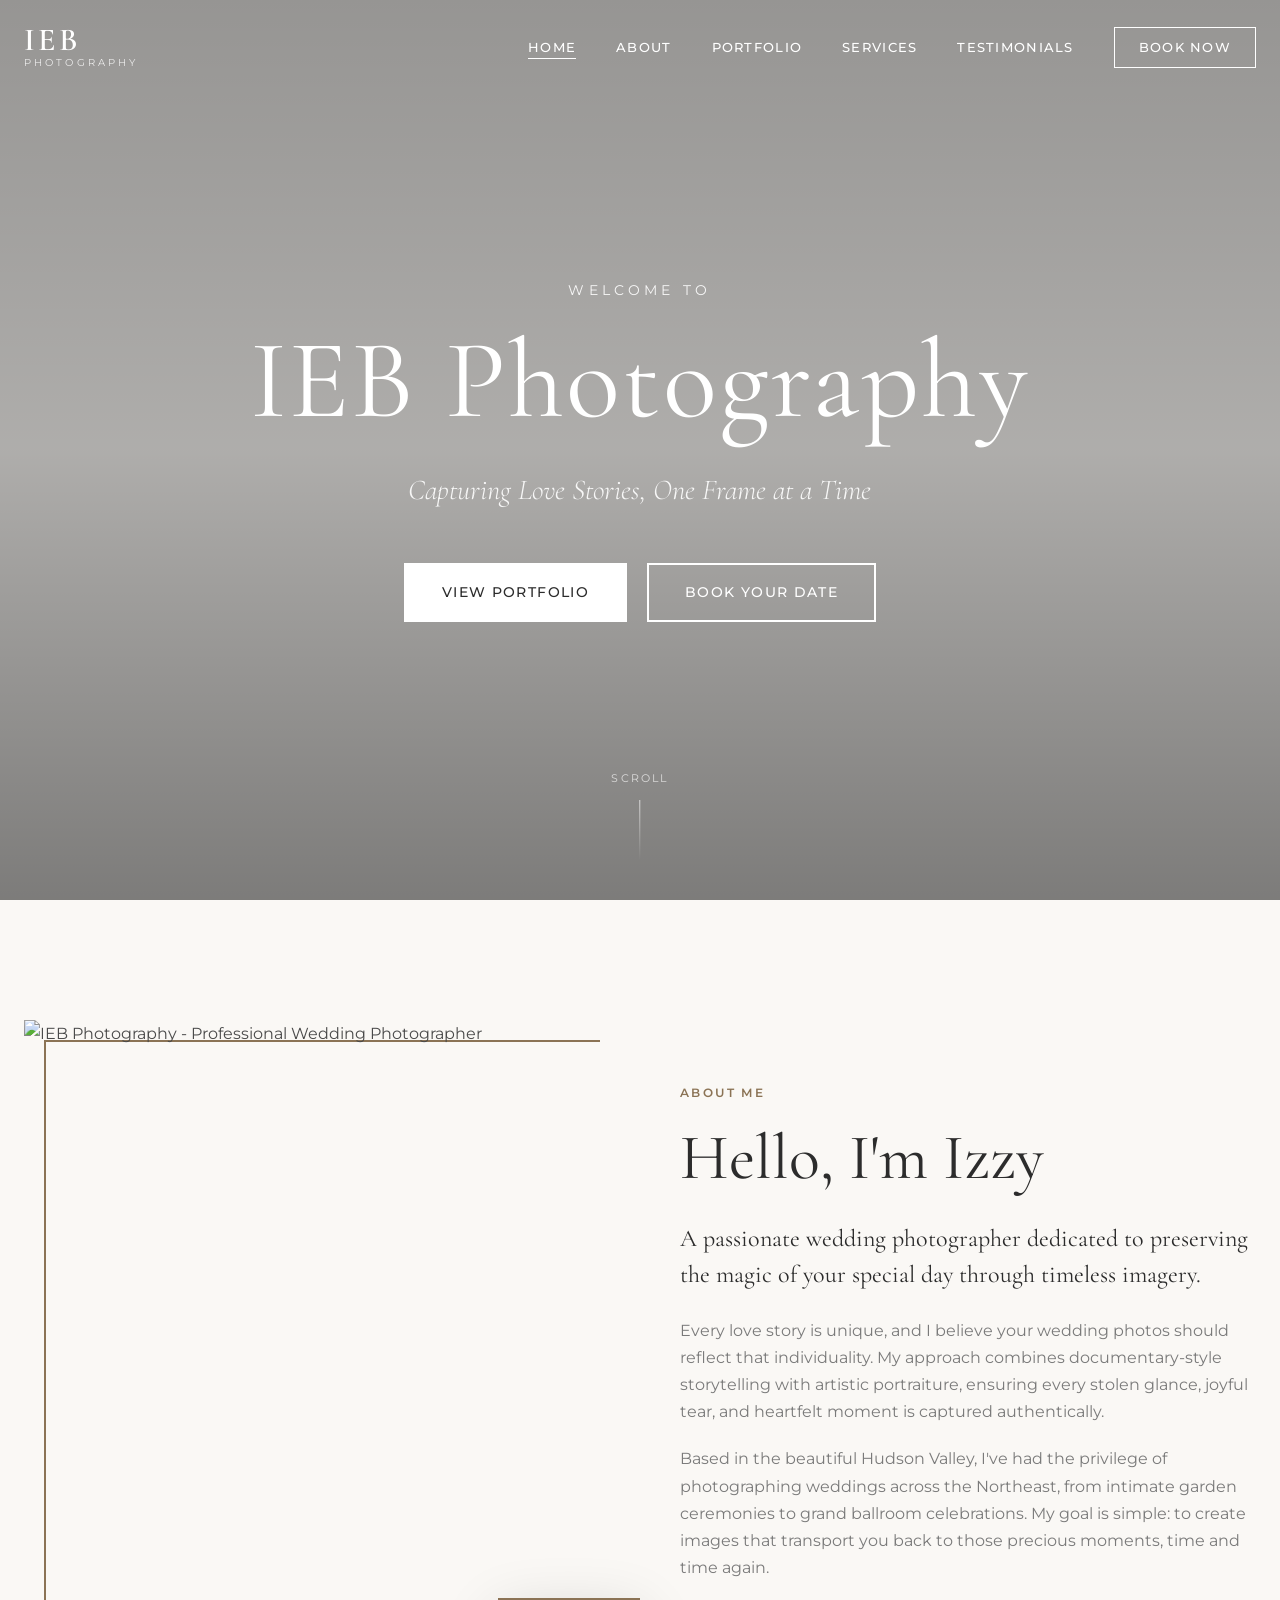
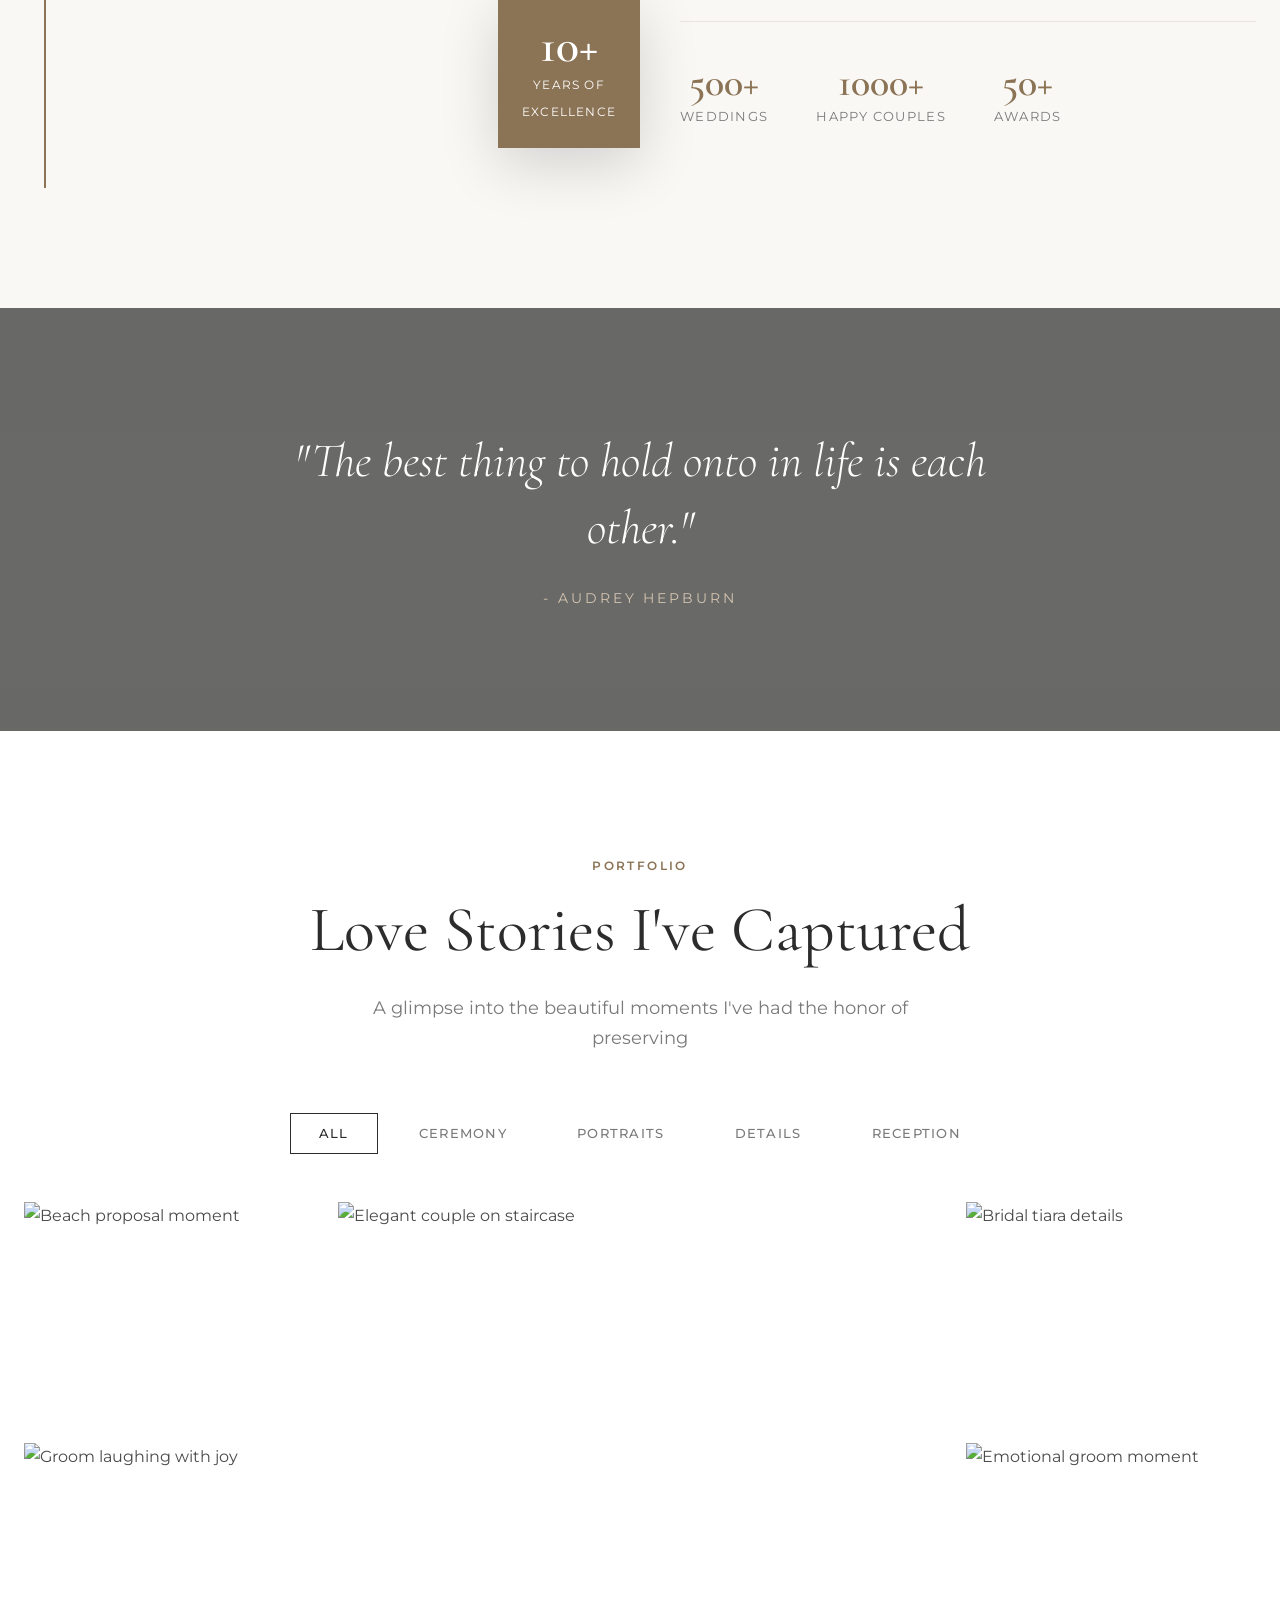
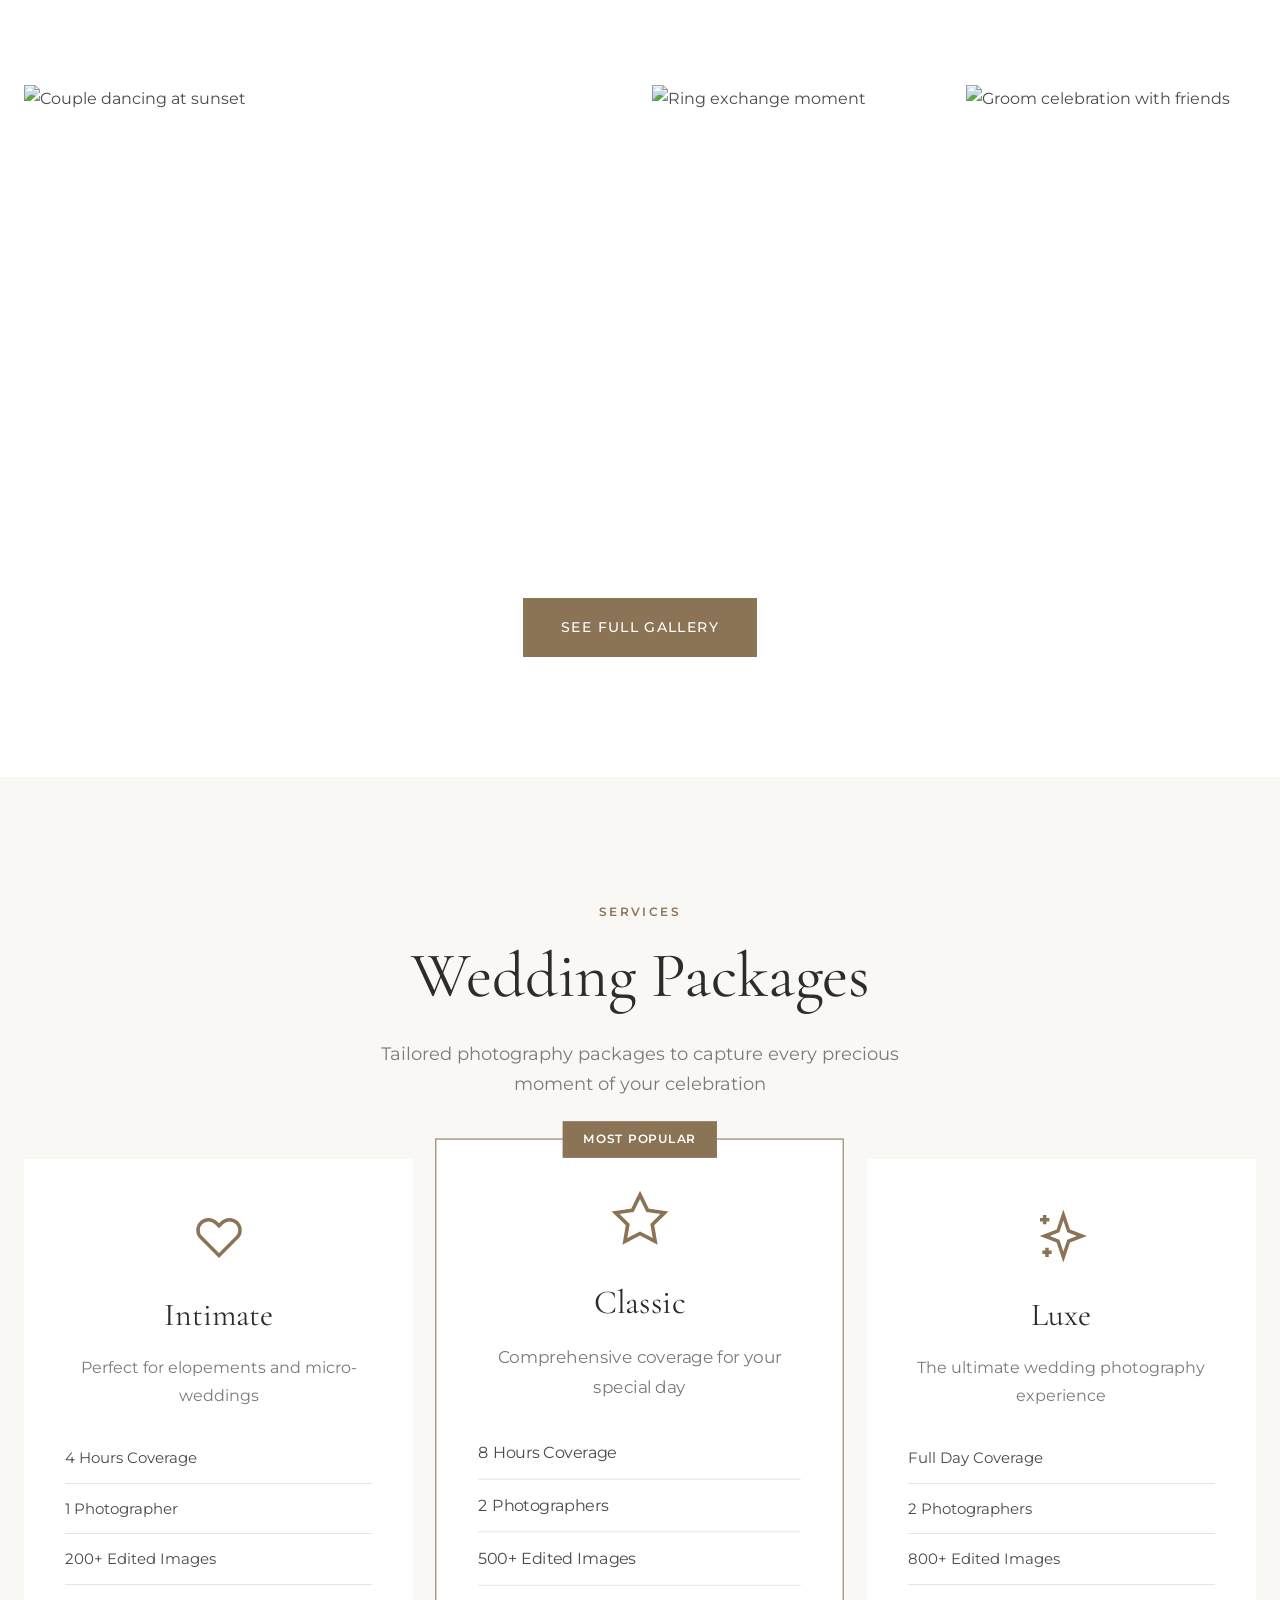
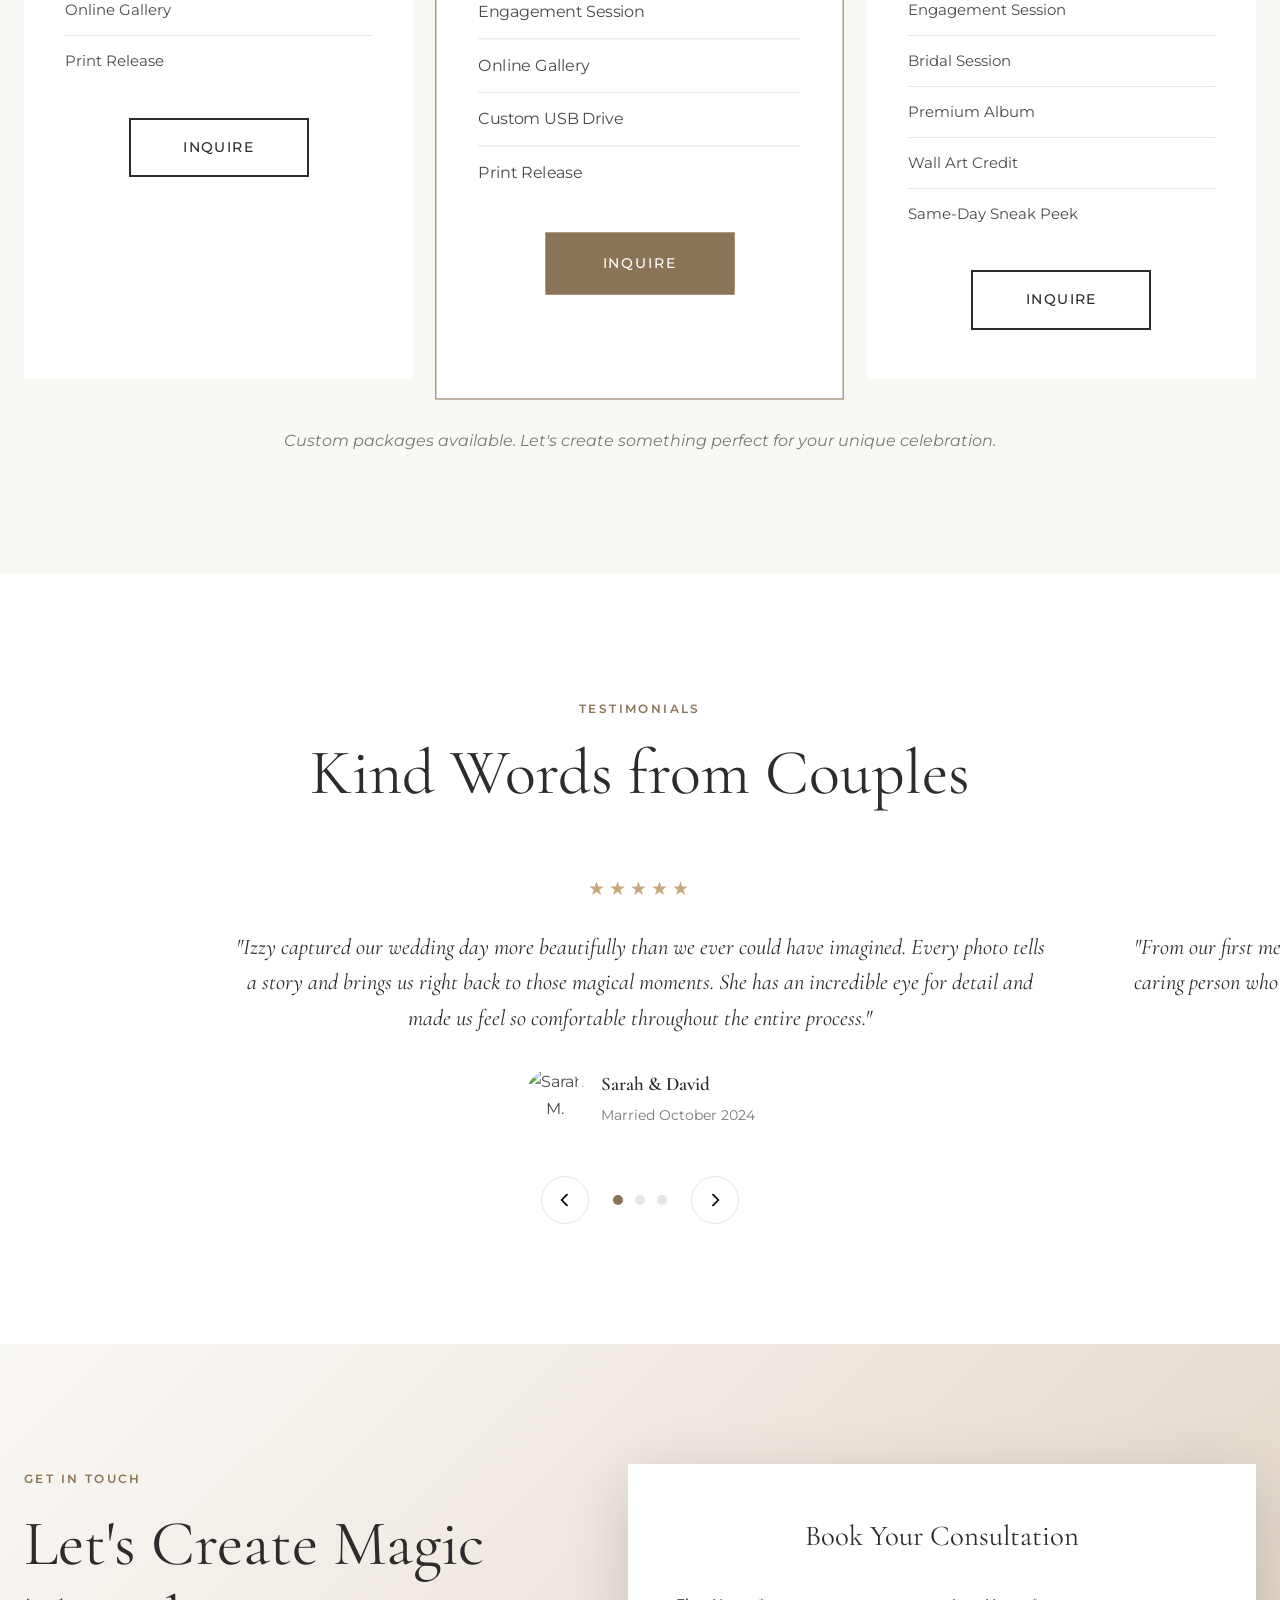
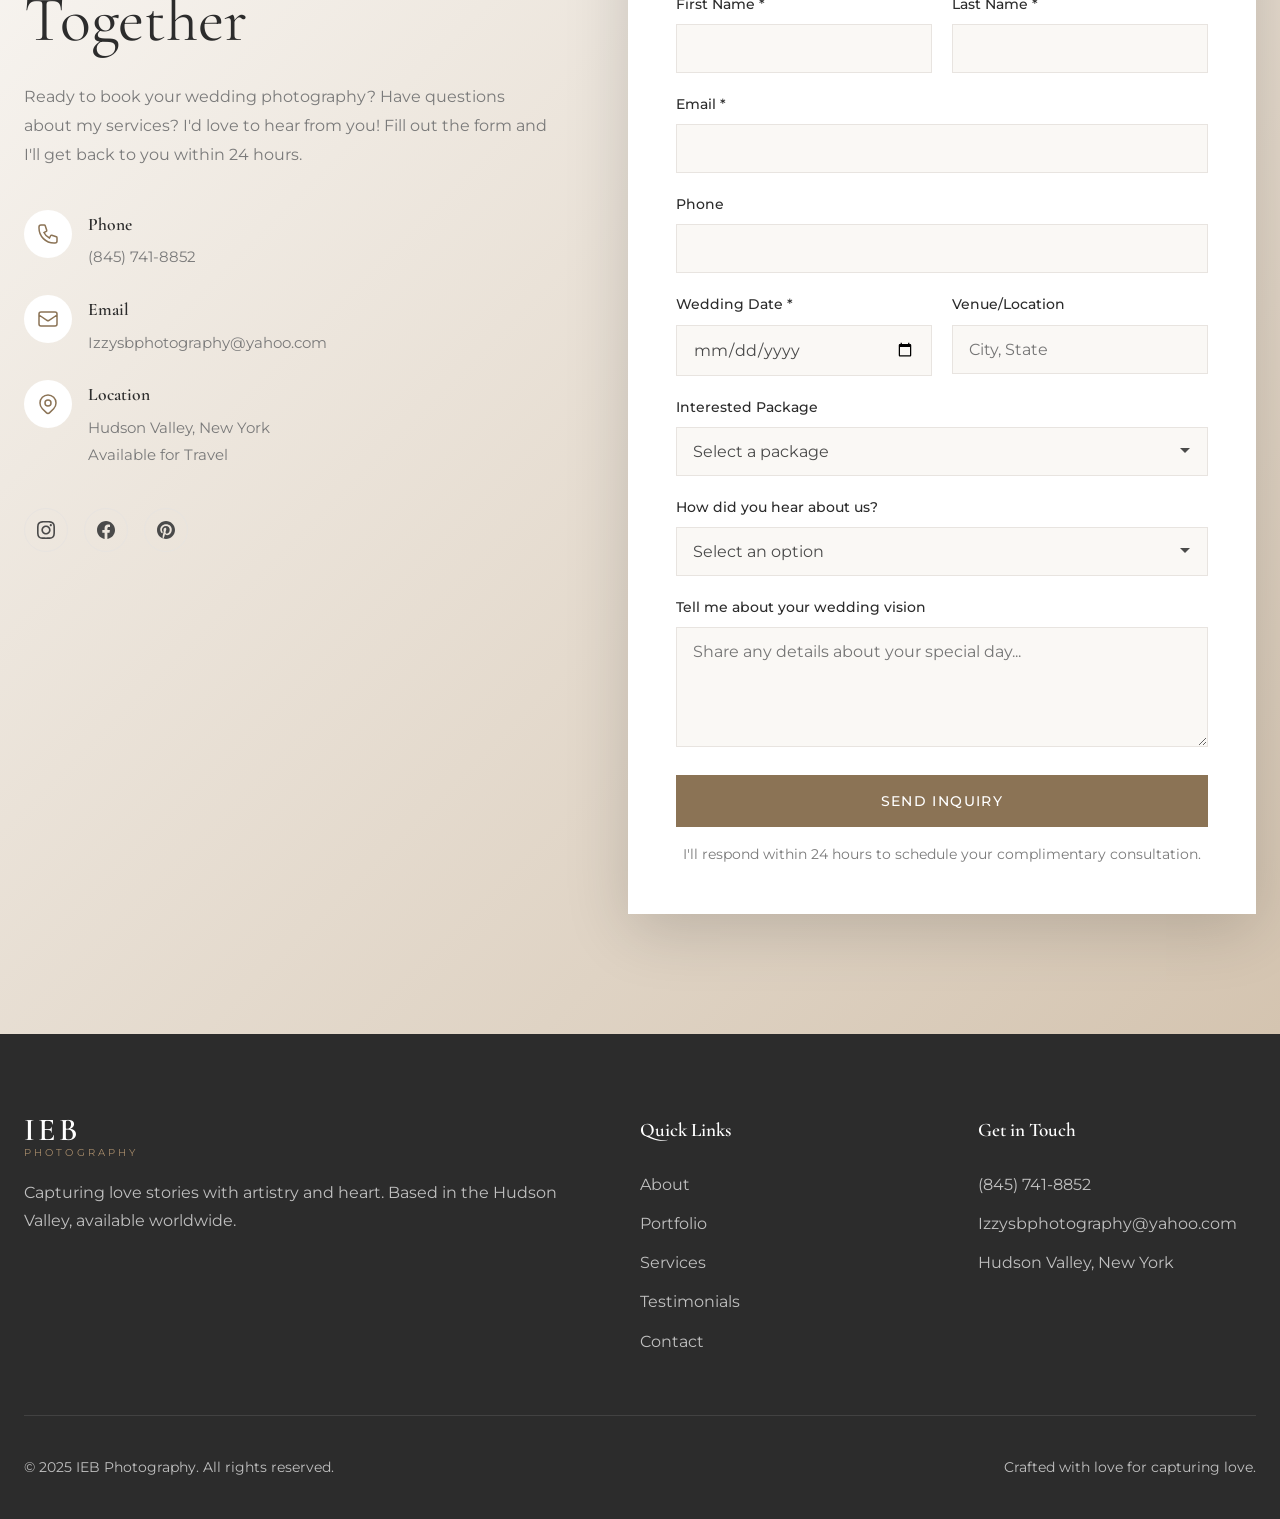
==== commit e2d30785: "Update website with local image references for custom photos - Replace Unsplash placeholders with lo" ====
--- a/index.html
+++ b/index.html
@@ -56,7 +56,7 @@
             <div class="about-grid">
                 <div class="about-image">
                     <div class="image-frame">
-                        <img src="https://images.unsplash.com/photo-1537633552985-df8429e8048b?w=600&h=800&fit=crop" alt="IEB Photography - Professional Wedding Photographer">
+                        <img src="images/about.jpg" alt="IEB Photography - Professional Wedding Photographer">
                     </div>
                     <div class="experience-badge">
                         <span class="years">10+</span>
@@ -116,59 +116,59 @@
             </div>
             <div class="portfolio-grid">
                 <div class="portfolio-item" data-category="ceremony">
-                    <img src="https://images.unsplash.com/photo-1519741497674-611481863552?w=600&h=400&fit=crop" alt="Wedding ceremony moment">
+                    <img src="images/portfolio-1.jpg" alt="Beach proposal moment">
                     <div class="portfolio-overlay">
                         <span class="portfolio-category">Ceremony</span>
-                        <h3>Sarah & Michael</h3>
+                        <h3>The Proposal</h3>
                     </div>
                 </div>
                 <div class="portfolio-item large" data-category="portraits">
-                    <img src="https://images.unsplash.com/photo-1606216794074-735e91aa2c92?w=800&h=600&fit=crop" alt="Romantic couple portrait">
+                    <img src="images/portfolio-2.jpg" alt="Elegant couple on staircase">
                     <div class="portfolio-overlay">
                         <span class="portfolio-category">Portraits</span>
-                        <h3>Emma & James</h3>
+                        <h3>Timeless Elegance</h3>
                     </div>
                 </div>
                 <div class="portfolio-item" data-category="details">
-                    <img src="https://images.unsplash.com/photo-1522673607200-164d1b6ce486?w=600&h=400&fit=crop" alt="Wedding details">
+                    <img src="images/portfolio-3.jpg" alt="Bridal tiara details">
                     <div class="portfolio-overlay">
                         <span class="portfolio-category">Details</span>
-                        <h3>Elegant Details</h3>
+                        <h3>Crown Jewels</h3>
                     </div>
                 </div>
                 <div class="portfolio-item" data-category="reception">
-                    <img src="https://images.unsplash.com/photo-1511285560929-80b456fea0bc?w=600&h=400&fit=crop" alt="Reception celebration">
+                    <img src="images/portfolio-4.jpg" alt="Groom laughing with joy">
                     <div class="portfolio-overlay">
                         <span class="portfolio-category">Reception</span>
-                        <h3>First Dance Magic</h3>
+                        <h3>Pure Joy</h3>
                     </div>
                 </div>
                 <div class="portfolio-item" data-category="ceremony">
-                    <img src="https://images.unsplash.com/photo-1465495976277-4387d4b0b4c6?w=600&h=400&fit=crop" alt="Wedding vows exchange">
+                    <img src="images/portfolio-5.jpg" alt="Emotional groom moment">
                     <div class="portfolio-overlay">
                         <span class="portfolio-category">Ceremony</span>
-                        <h3>The Vows</h3>
+                        <h3>Overwhelmed with Love</h3>
                     </div>
                 </div>
                 <div class="portfolio-item large" data-category="portraits">
-                    <img src="https://images.unsplash.com/photo-1591604466107-ec97de577aff?w=800&h=600&fit=crop" alt="Bride portrait">
+                    <img src="images/portfolio-6.jpg" alt="Couple dancing at sunset">
                     <div class="portfolio-overlay">
                         <span class="portfolio-category">Portraits</span>
-                        <h3>Bridal Elegance</h3>
+                        <h3>Golden Hour Magic</h3>
                     </div>
                 </div>
                 <div class="portfolio-item" data-category="details">
-                    <img src="https://images.unsplash.com/photo-1519225421980-715cb0215aed?w=600&h=400&fit=crop" alt="Wedding bouquet">
+                    <img src="images/portfolio-7.jpg" alt="Ring exchange moment">
                     <div class="portfolio-overlay">
                         <span class="portfolio-category">Details</span>
-                        <h3>Floral Beauty</h3>
+                        <h3>Forever Begins</h3>
                     </div>
                 </div>
                 <div class="portfolio-item" data-category="reception">
-                    <img src="https://images.unsplash.com/photo-1470290378698-263fa7ca60ab?w=600&h=400&fit=crop" alt="Wedding reception venue">
+                    <img src="images/portfolio-8.jpg" alt="Groom celebration with friends">
                     <div class="portfolio-overlay">
                         <span class="portfolio-category">Reception</span>
-                        <h3>Venue Magic</h3>
+                        <h3>The Celebration</h3>
                     </div>
                 </div>
             </div>
--- a/css/styles.css
+++ b/css/styles.css
@@ -366,7 +366,7 @@
     display: flex;
     align-items: center;
     justify-content: center;
-    background: url('https://images.unsplash.com/photo-1519741497674-611481863552?w=1920&h=1080&fit=crop') center/cover no-repeat;
+    background: url('../images/hero.jpg') center/cover no-repeat;
 }
 
 .hero-overlay {
@@ -616,7 +616,7 @@
 .featured-banner {
     position: relative;
     padding: 120px 0;
-    background: url('https://images.unsplash.com/photo-1465495976277-4387d4b0b4c6?w=1920&h=600&fit=crop') center/cover no-repeat fixed;
+    background: url('../images/banner.jpg') center/cover no-repeat fixed;
 }
 
 .banner-overlay {
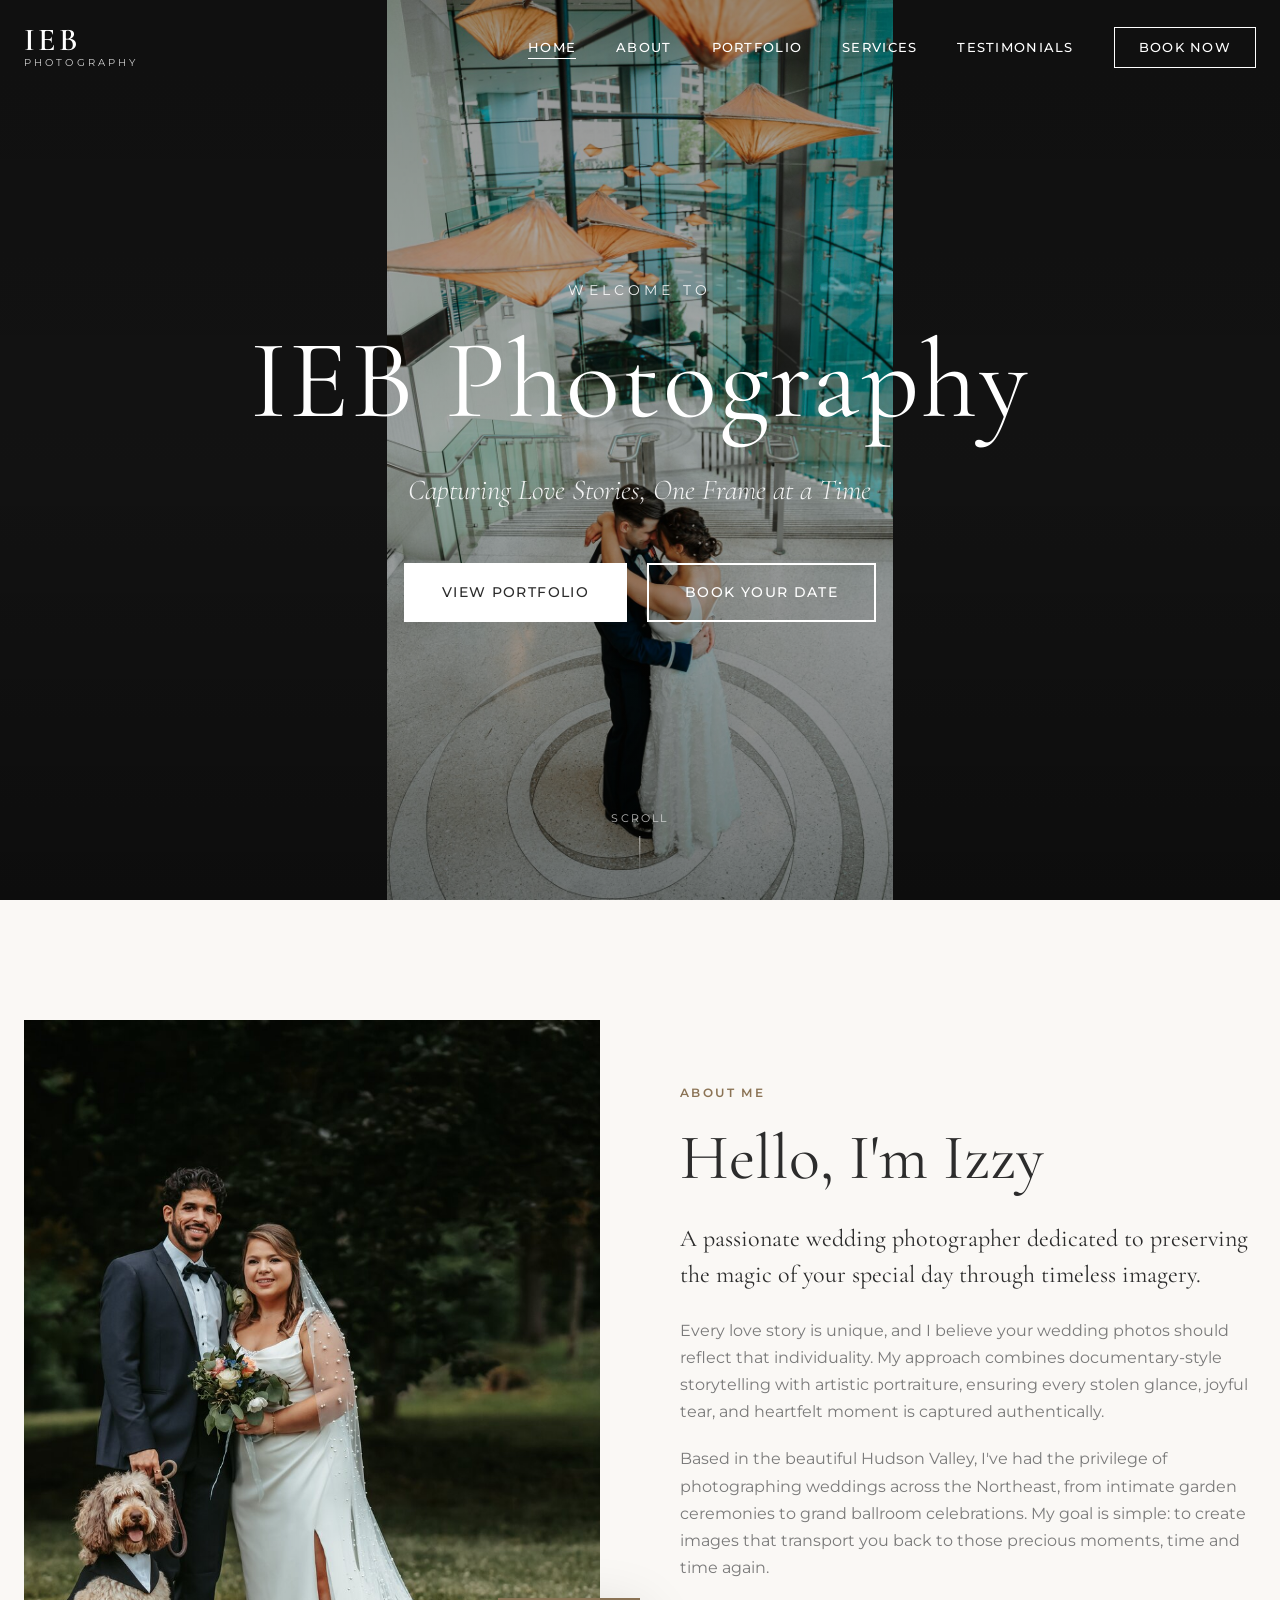
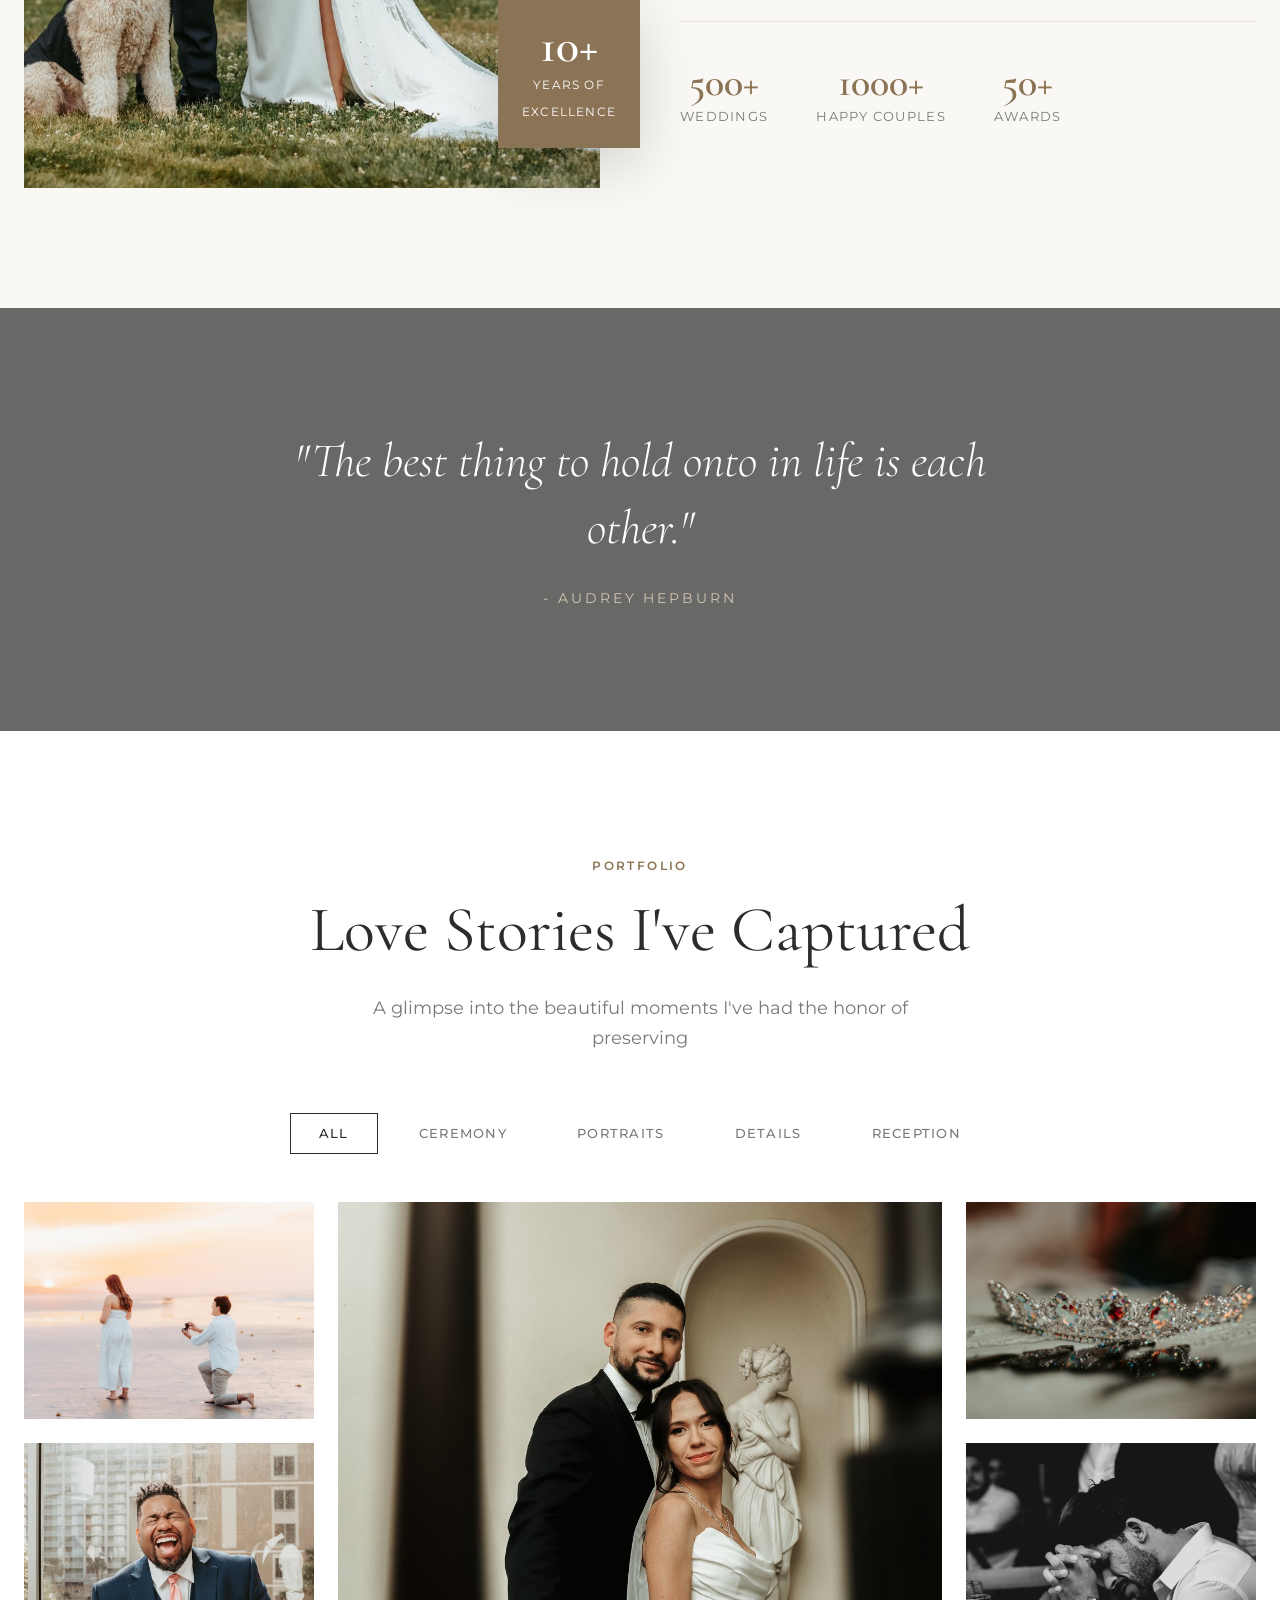
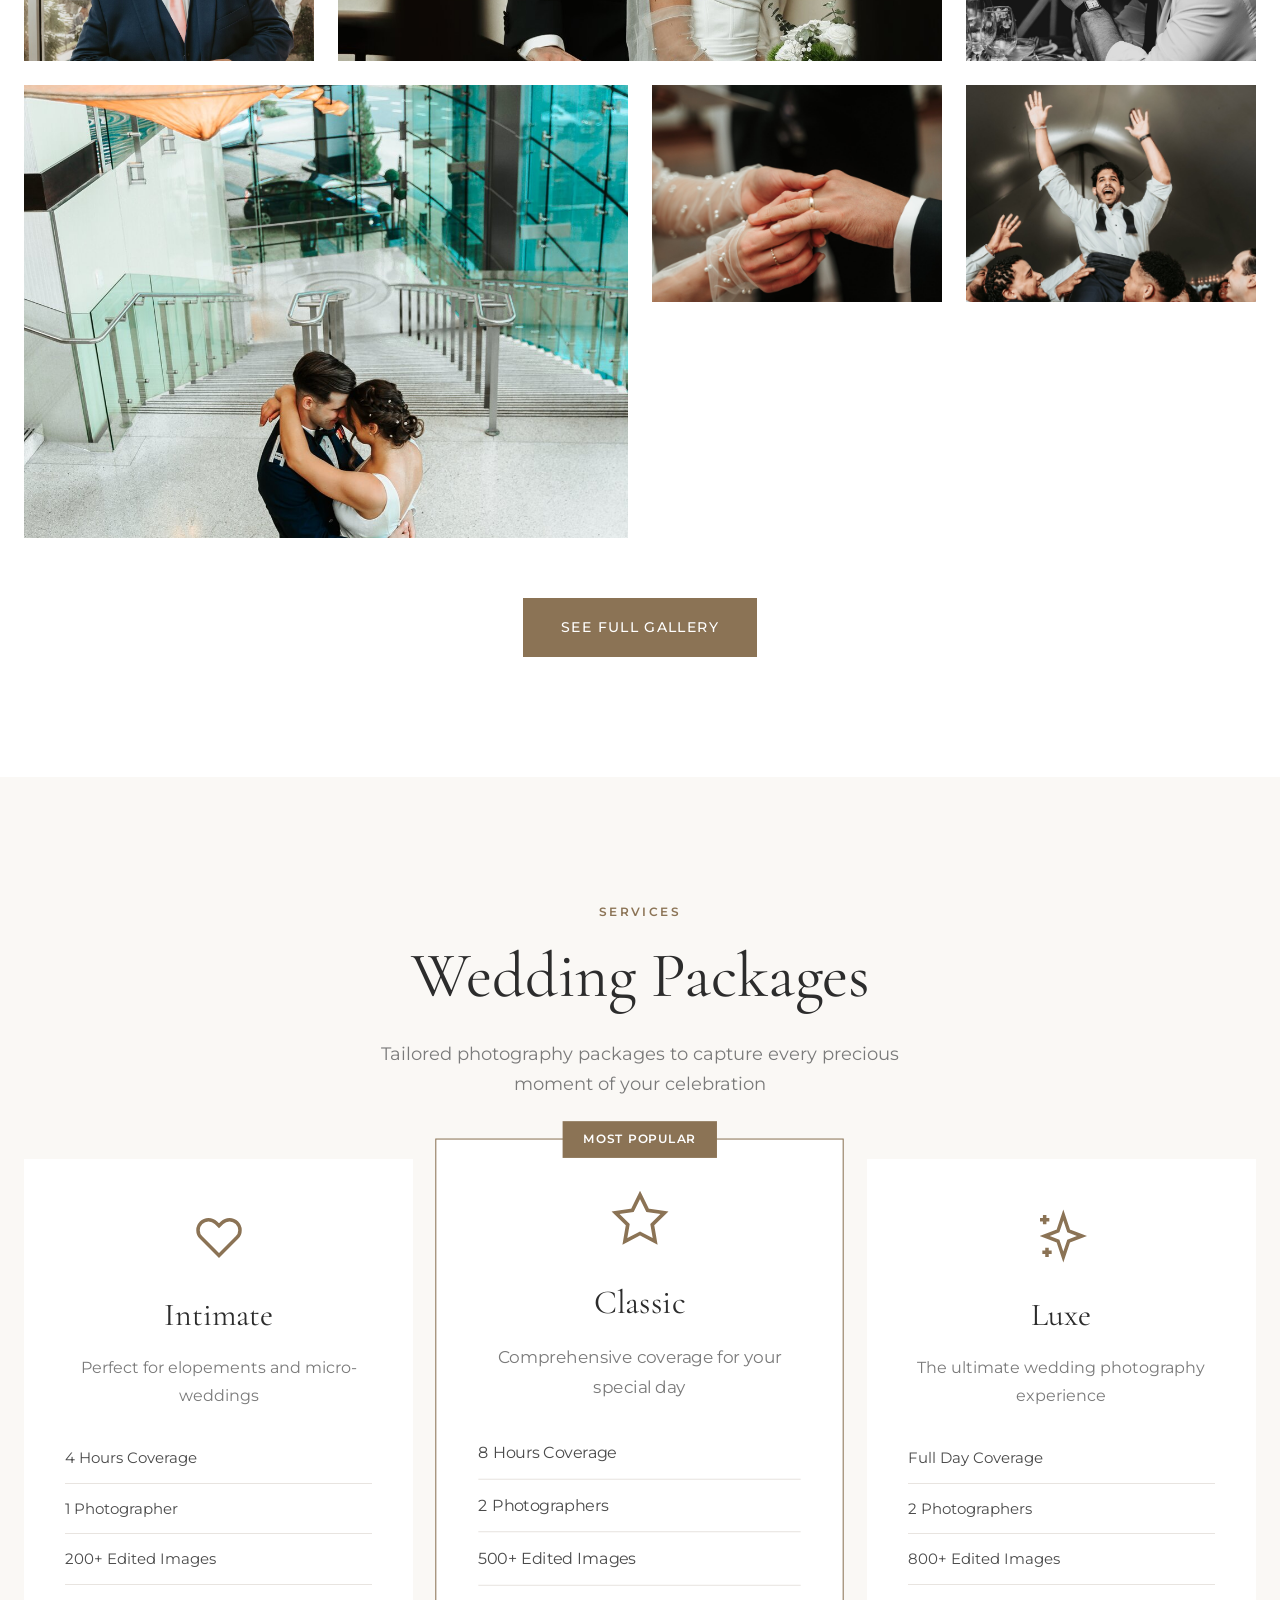
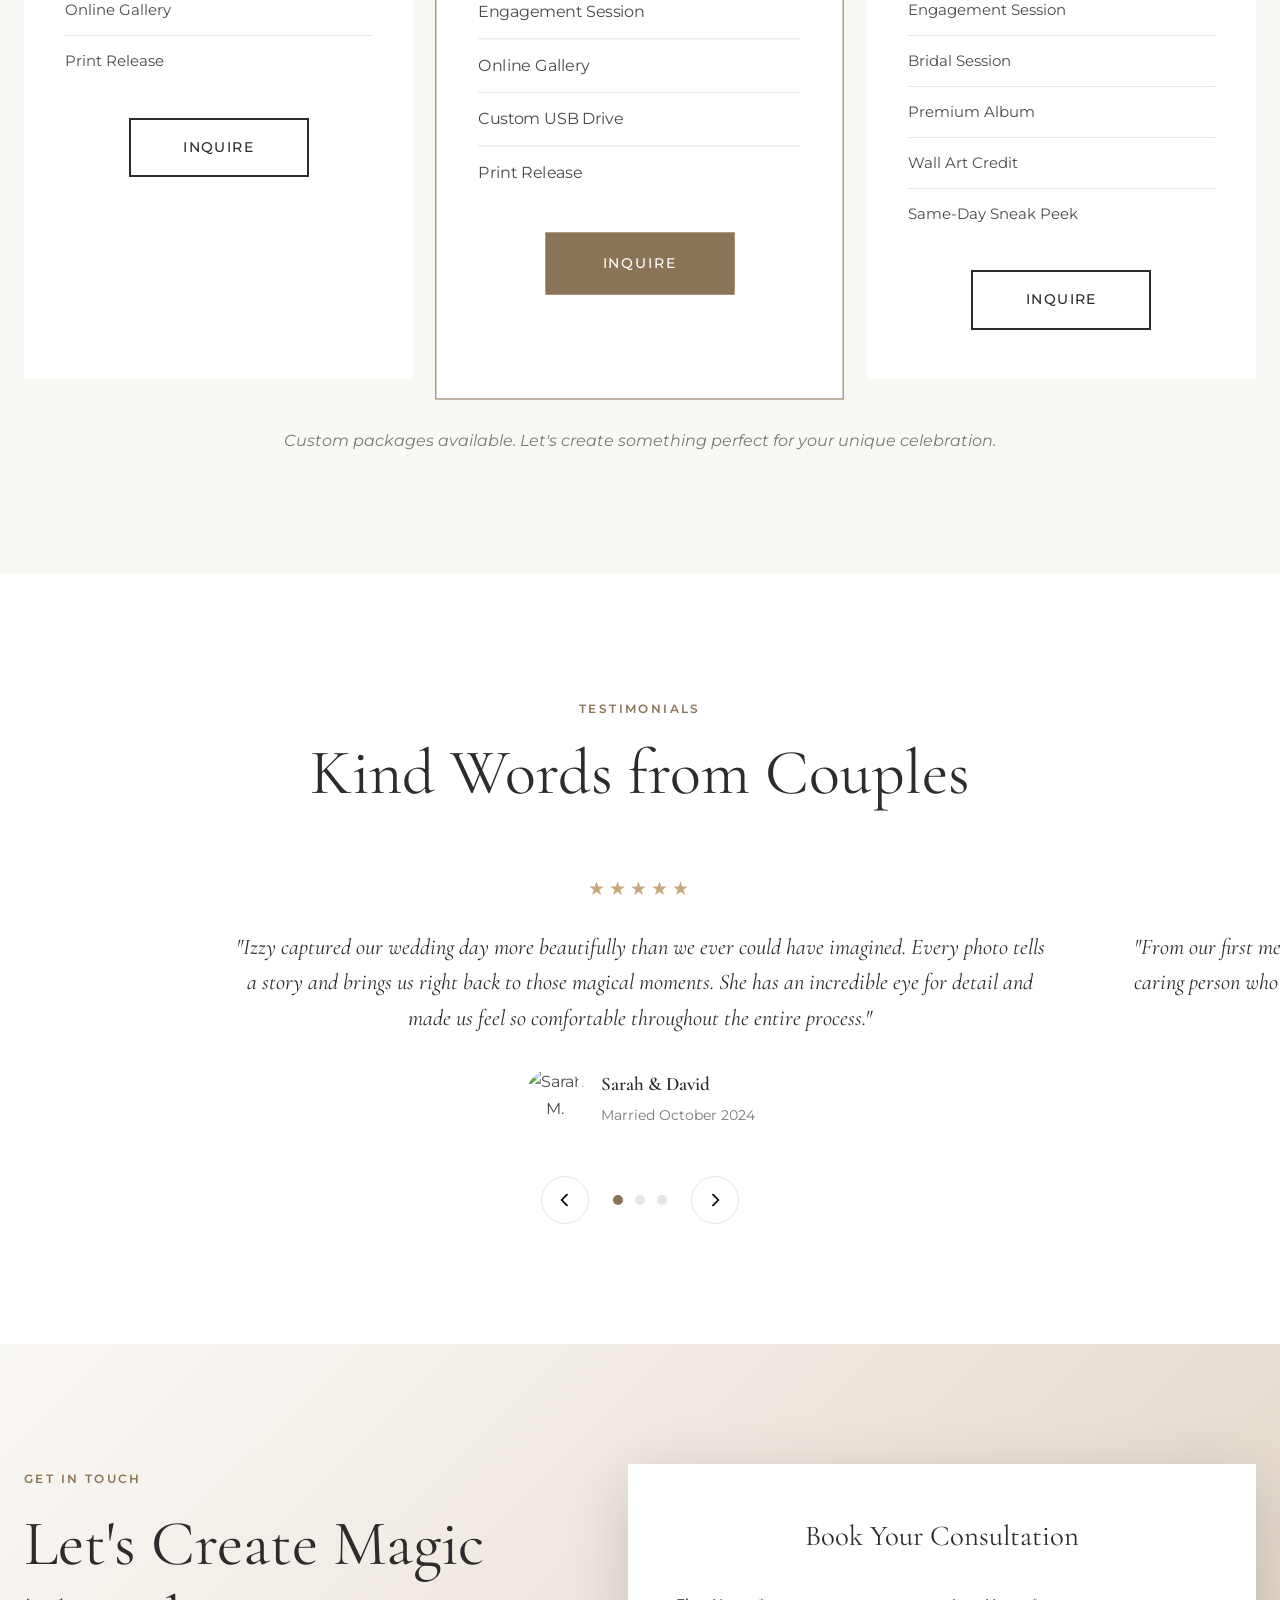
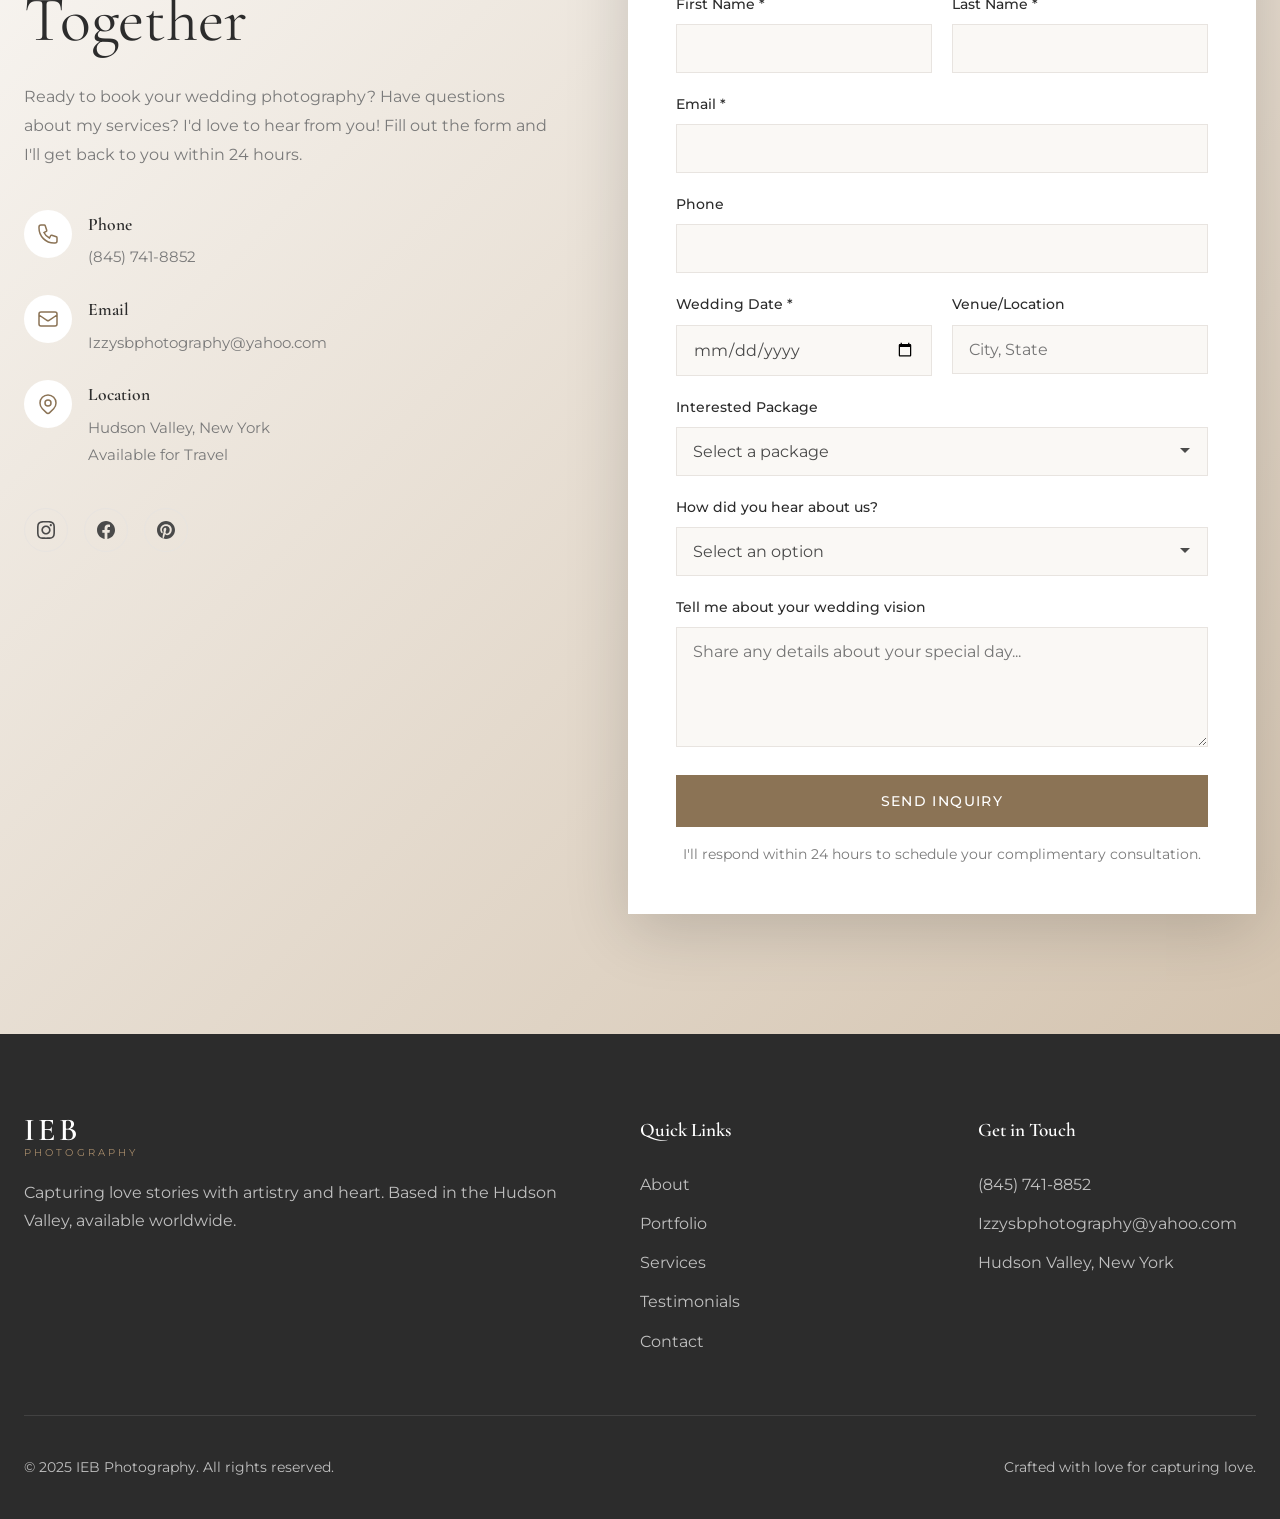
==== commit 5a6f5870: "Use img tag for hero to show full photo without cropping - Added actual <img> element with object-fi" ====
--- a/index.html
+++ b/index.html
@@ -34,6 +34,7 @@
 
     <!-- Hero Section -->
     <section class="hero" id="home">
+        <img src="images/hero.jpg" alt="Wedding Photography" class="hero-image">
         <div class="hero-overlay"></div>
         <div class="hero-content">
             <p class="hero-subtitle animate-fade-up">Welcome to</p>
--- a/css/styles.css
+++ b/css/styles.css
@@ -362,11 +362,25 @@
    ========================================= */
 .hero {
     position: relative;
-    min-height: 100vh;
+    height: 100vh;
+    height: 100dvh;
+    max-height: 100vh;
+    max-height: 100dvh;
     display: flex;
     align-items: center;
     justify-content: center;
-    background: url('../images/hero.jpg') center/cover no-repeat;
+    background-color: #1a1a1a;
+    overflow: hidden;
+}
+
+.hero-image {
+    position: absolute;
+    inset: 0;
+    width: 100%;
+    height: 100%;
+    object-fit: contain;
+    object-position: center center;
+    z-index: 0;
 }
 
 .hero-overlay {
@@ -449,13 +463,13 @@
 /* Scroll Indicator */
 .scroll-indicator {
     position: absolute;
-    bottom: 40px;
+    bottom: 24px;
     left: 50%;
     transform: translateX(-50%);
     display: flex;
     flex-direction: column;
     align-items: center;
-    gap: 12px;
+    gap: 8px;
     color: rgba(255, 255, 255, 0.7);
 }
 
@@ -467,7 +481,7 @@
 
 .scroll-line {
     width: 1px;
-    height: 60px;
+    height: 40px;
     background: linear-gradient(to bottom, rgba(255, 255, 255, 0.7), transparent);
     animation: scroll-pulse 2s infinite;
 }
@@ -1406,7 +1420,24 @@
 
 @media (max-width: 480px) {
     .hero-title {
-        font-size: 3rem;
+        font-size: 2.5rem;
+    }
+
+    .hero-tagline {
+        font-size: 1rem;
+        margin-bottom: 32px;
+    }
+
+    .hero-content {
+        padding: 0 16px;
+    }
+
+    .scroll-indicator {
+        bottom: 20px;
+    }
+
+    .scroll-line {
+        height: 30px;
     }
 
     .section-title {
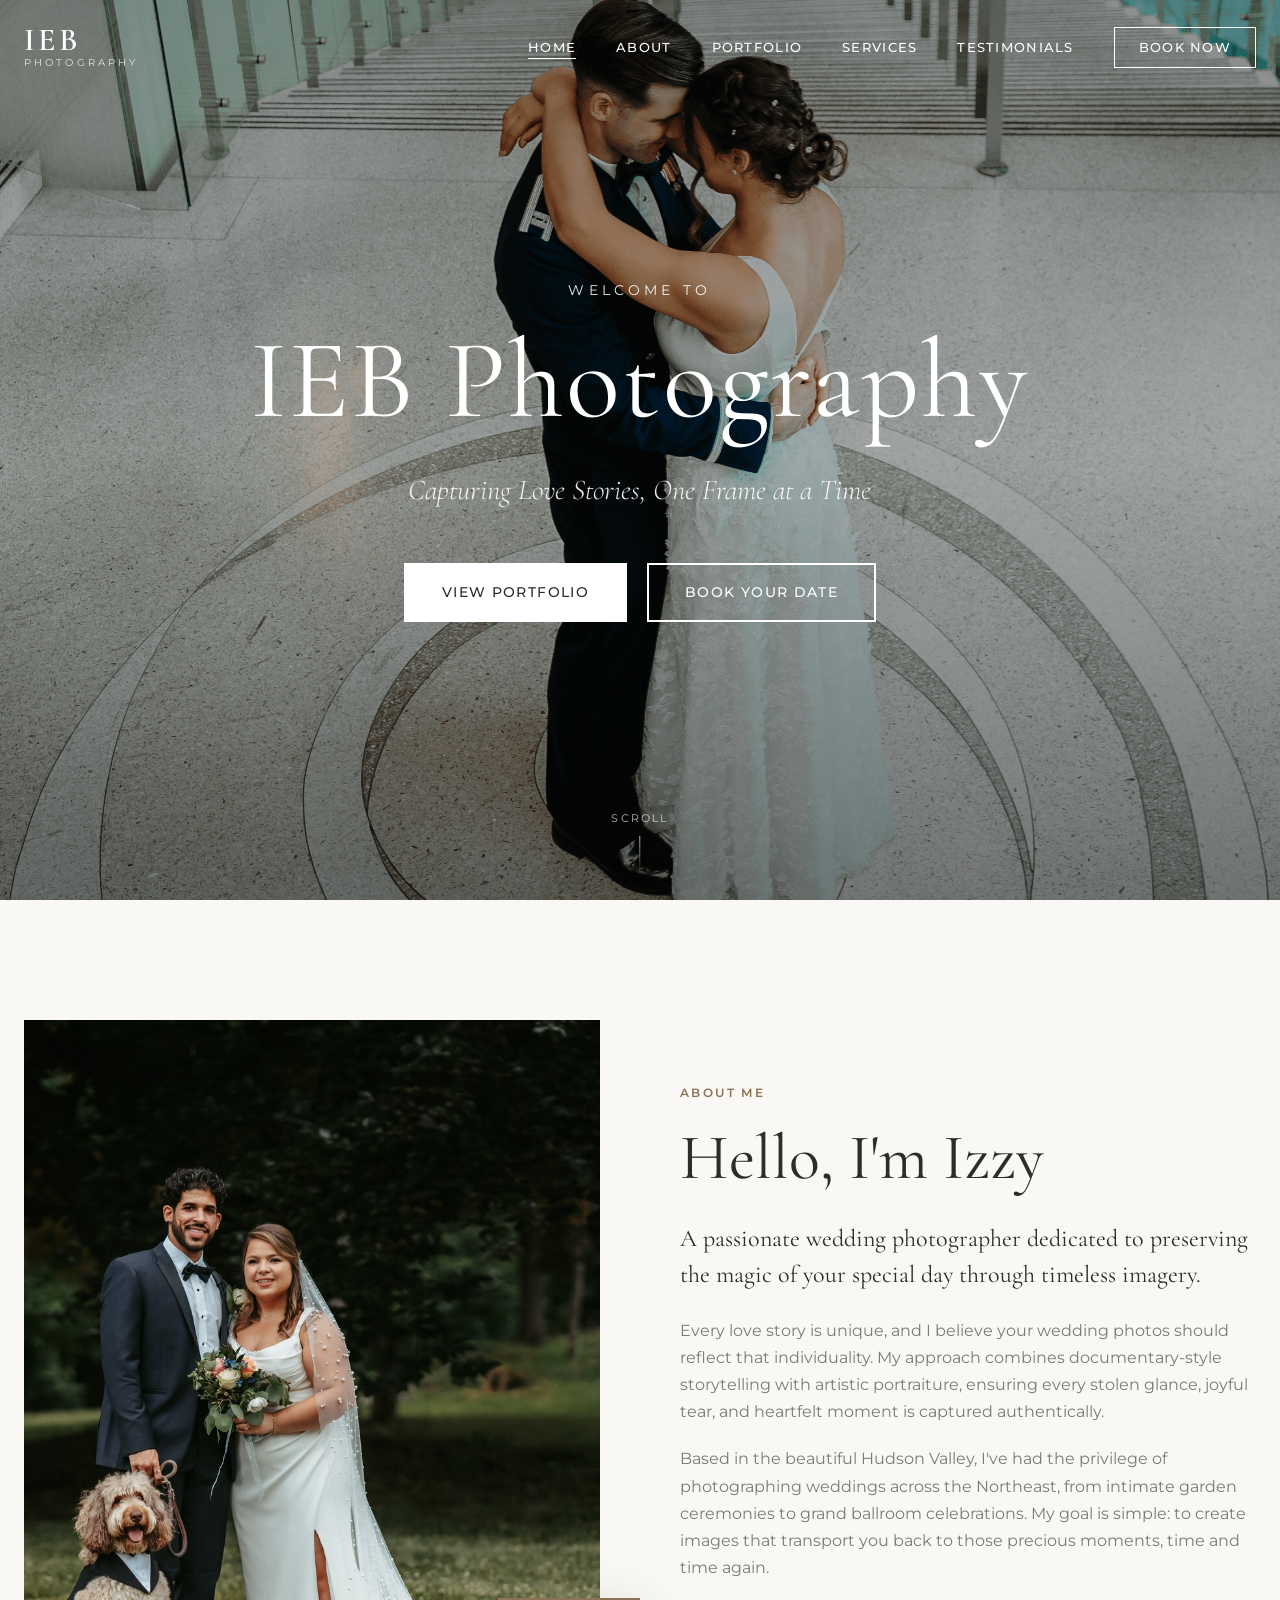
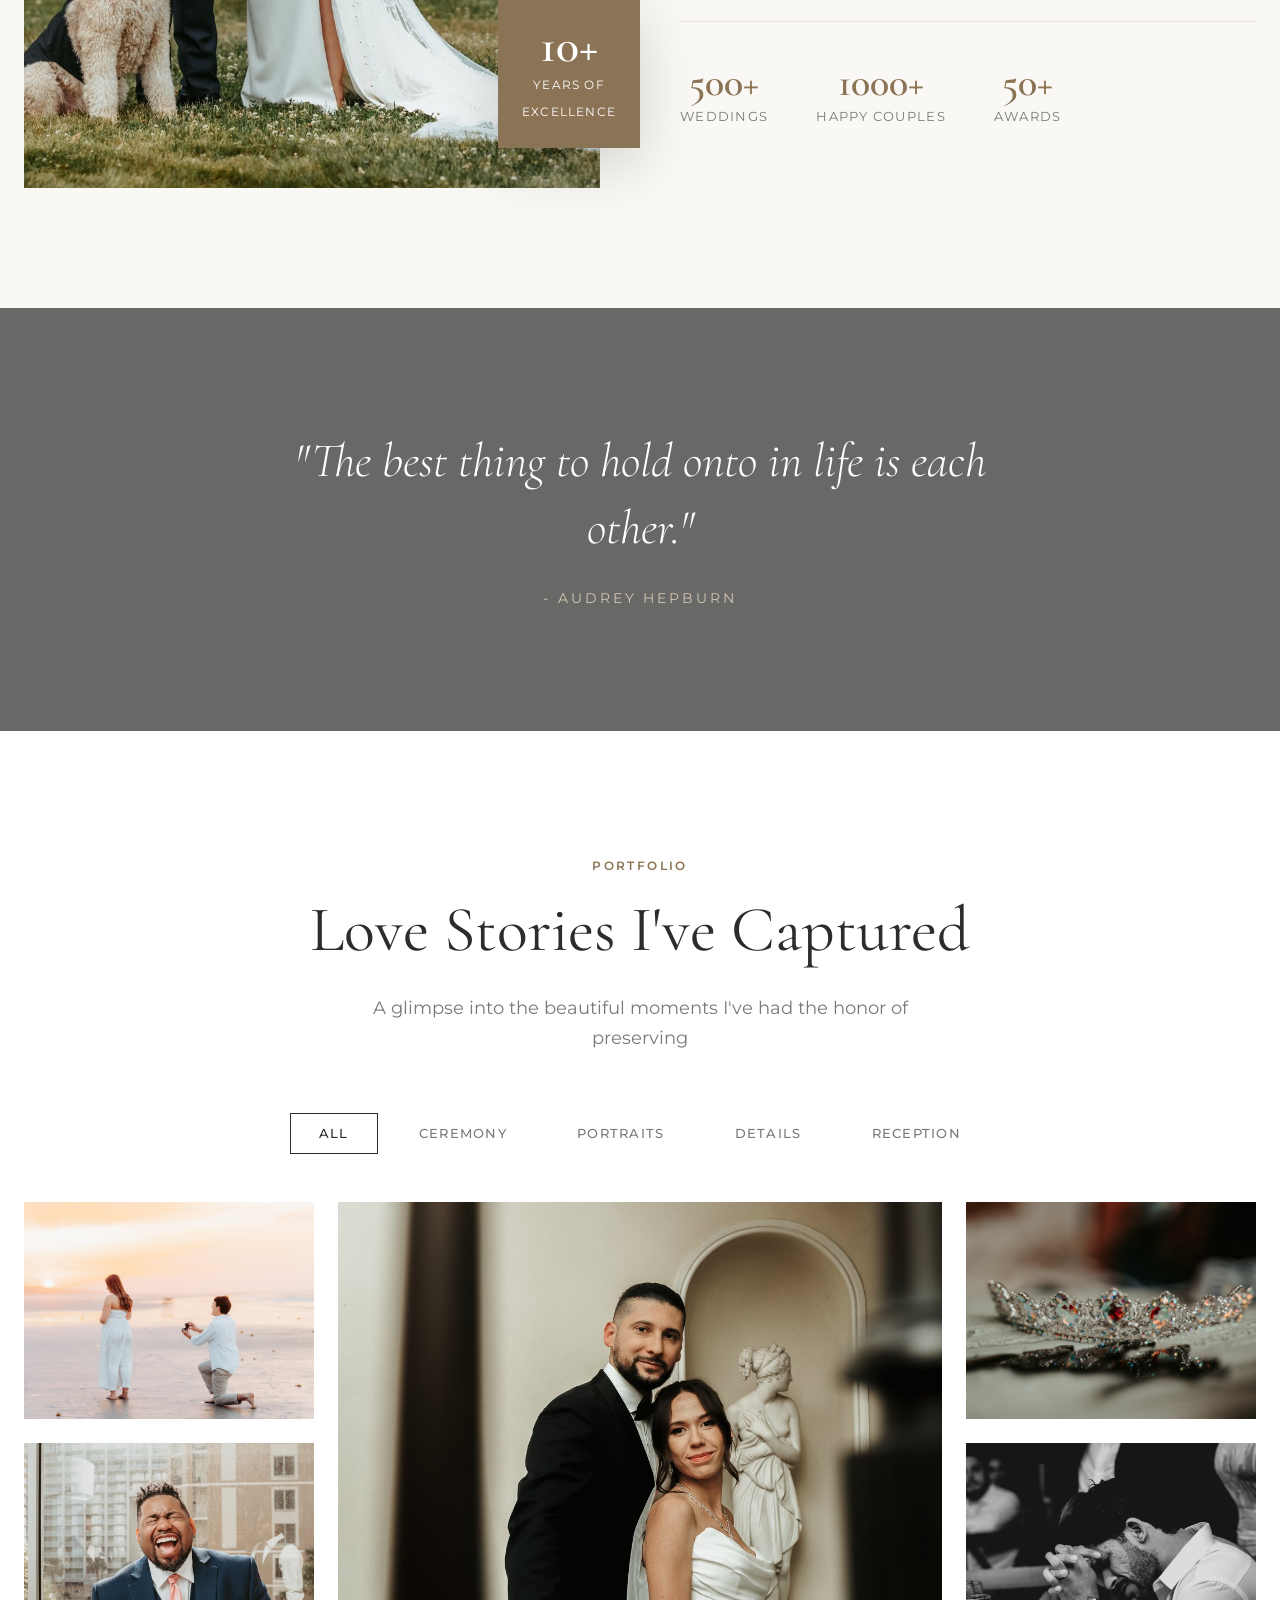
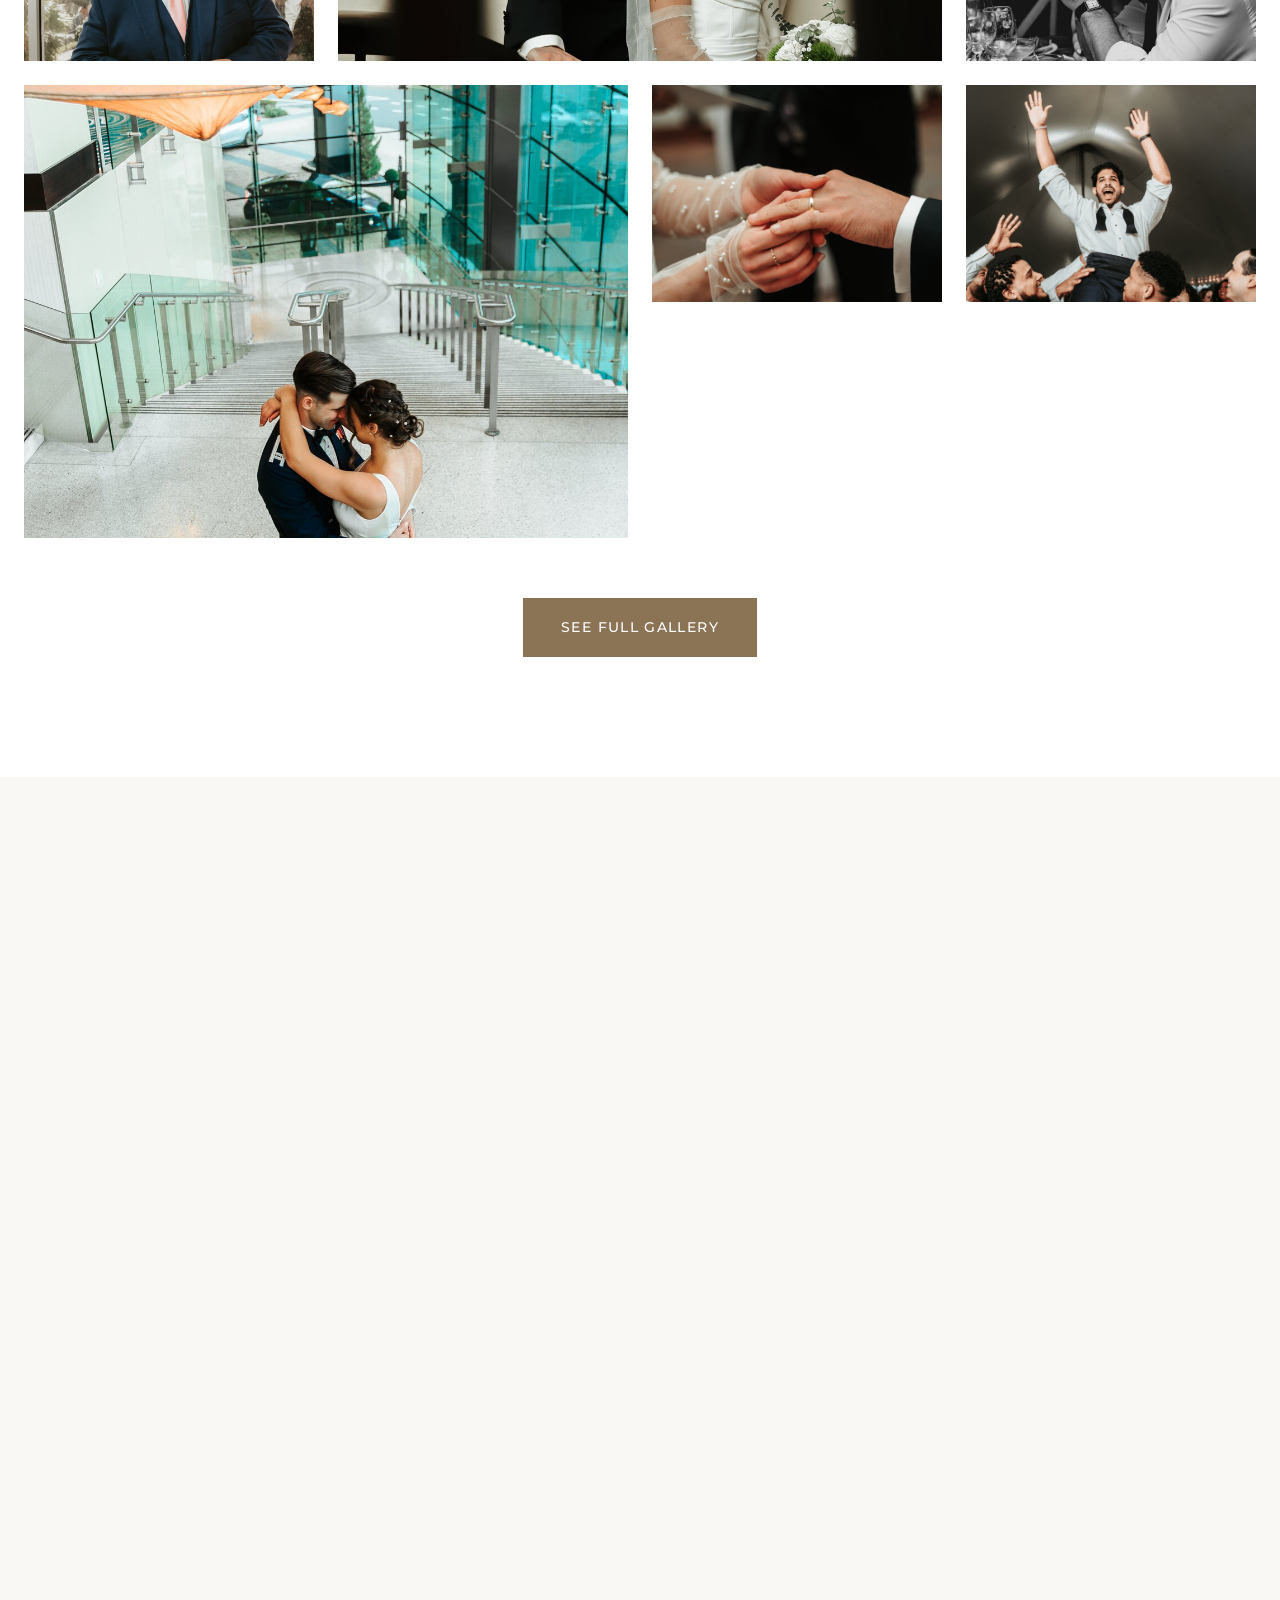
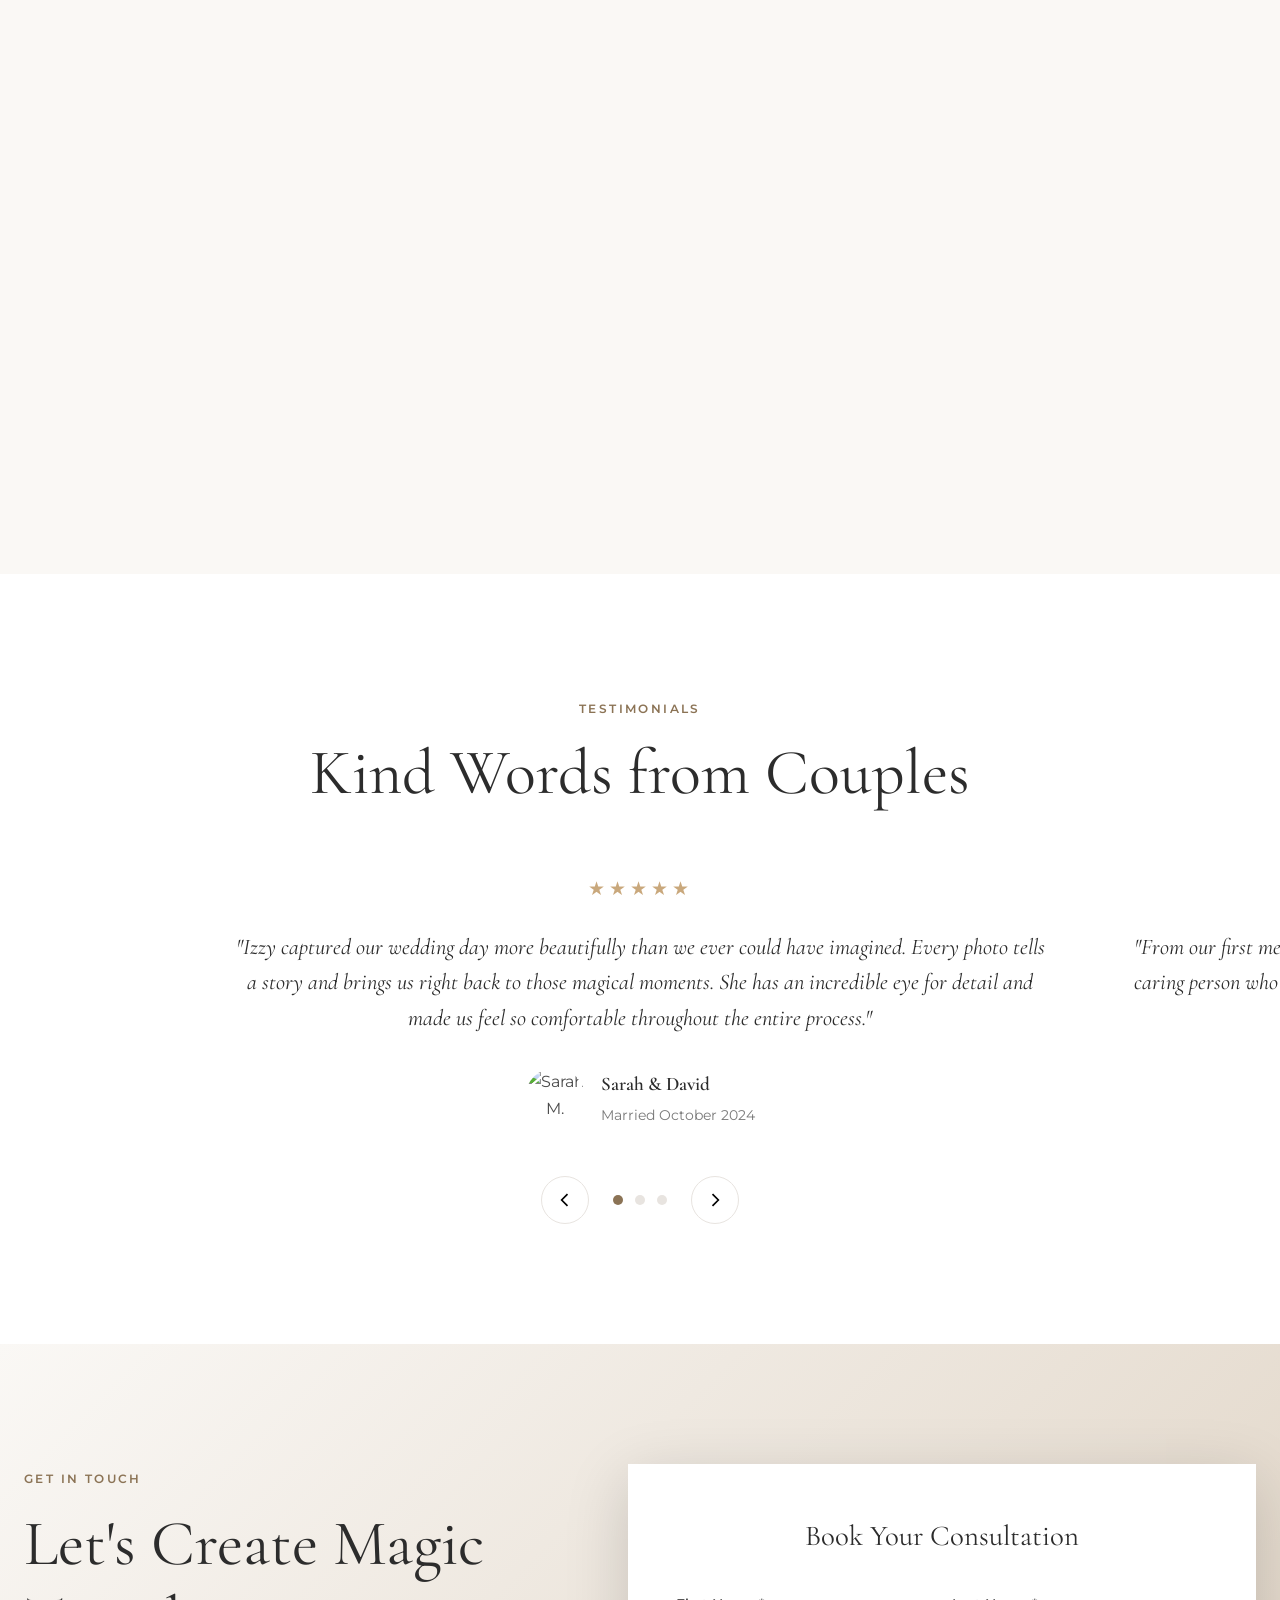
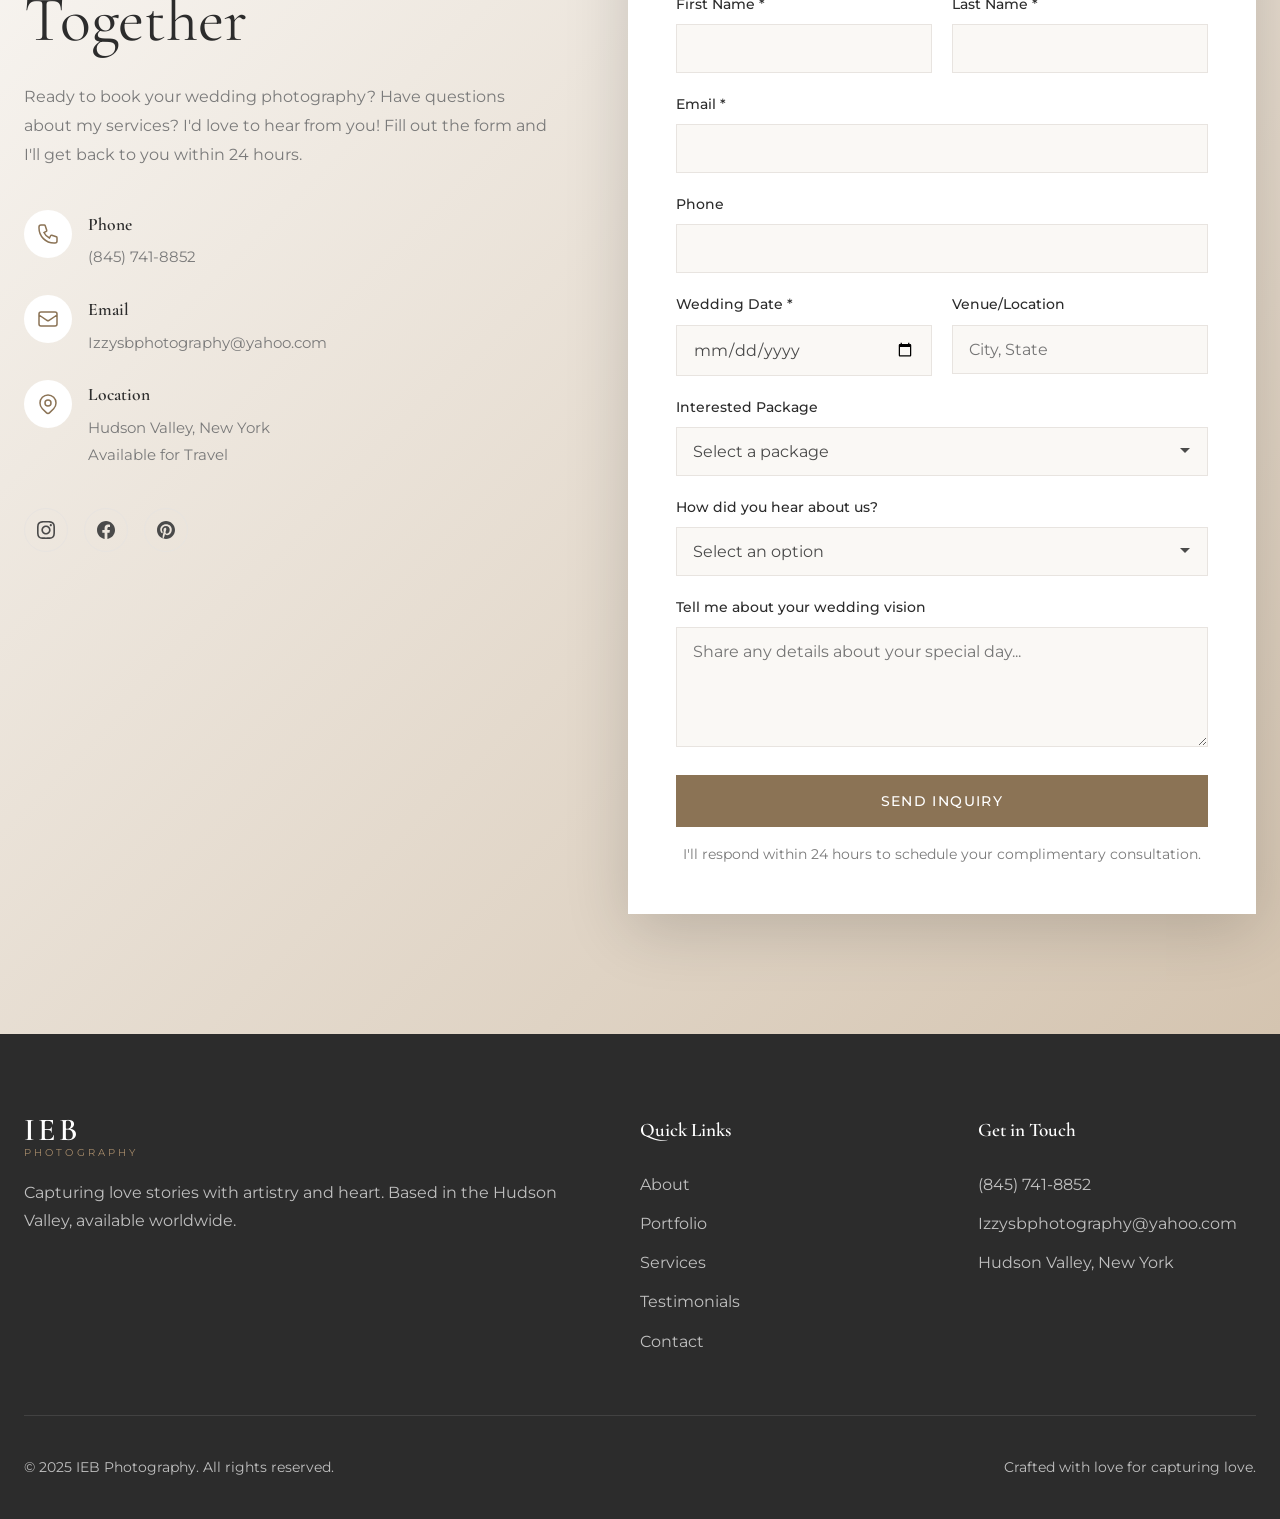
==== commit 4e193024: "Replace hero with WEDDING PART 3 EDIT.png - Updated hero image to new wedding photo - Image is nearl" ====
--- a/index.html
+++ b/index.html
@@ -34,7 +34,7 @@
 
     <!-- Hero Section -->
     <section class="hero" id="home">
-        <img src="images/hero.jpg" alt="Wedding Photography" class="hero-image">
+        <img src="images/WEDDING PART 3 EDIT.png" alt="Wedding Photography" class="hero-image">
         <div class="hero-overlay"></div>
         <div class="hero-content">
             <p class="hero-subtitle animate-fade-up">Welcome to</p>
--- a/css/styles.css
+++ b/css/styles.css
@@ -378,7 +378,7 @@
     inset: 0;
     width: 100%;
     height: 100%;
-    object-fit: contain;
+    object-fit: cover;
     object-position: center center;
     z-index: 0;
 }
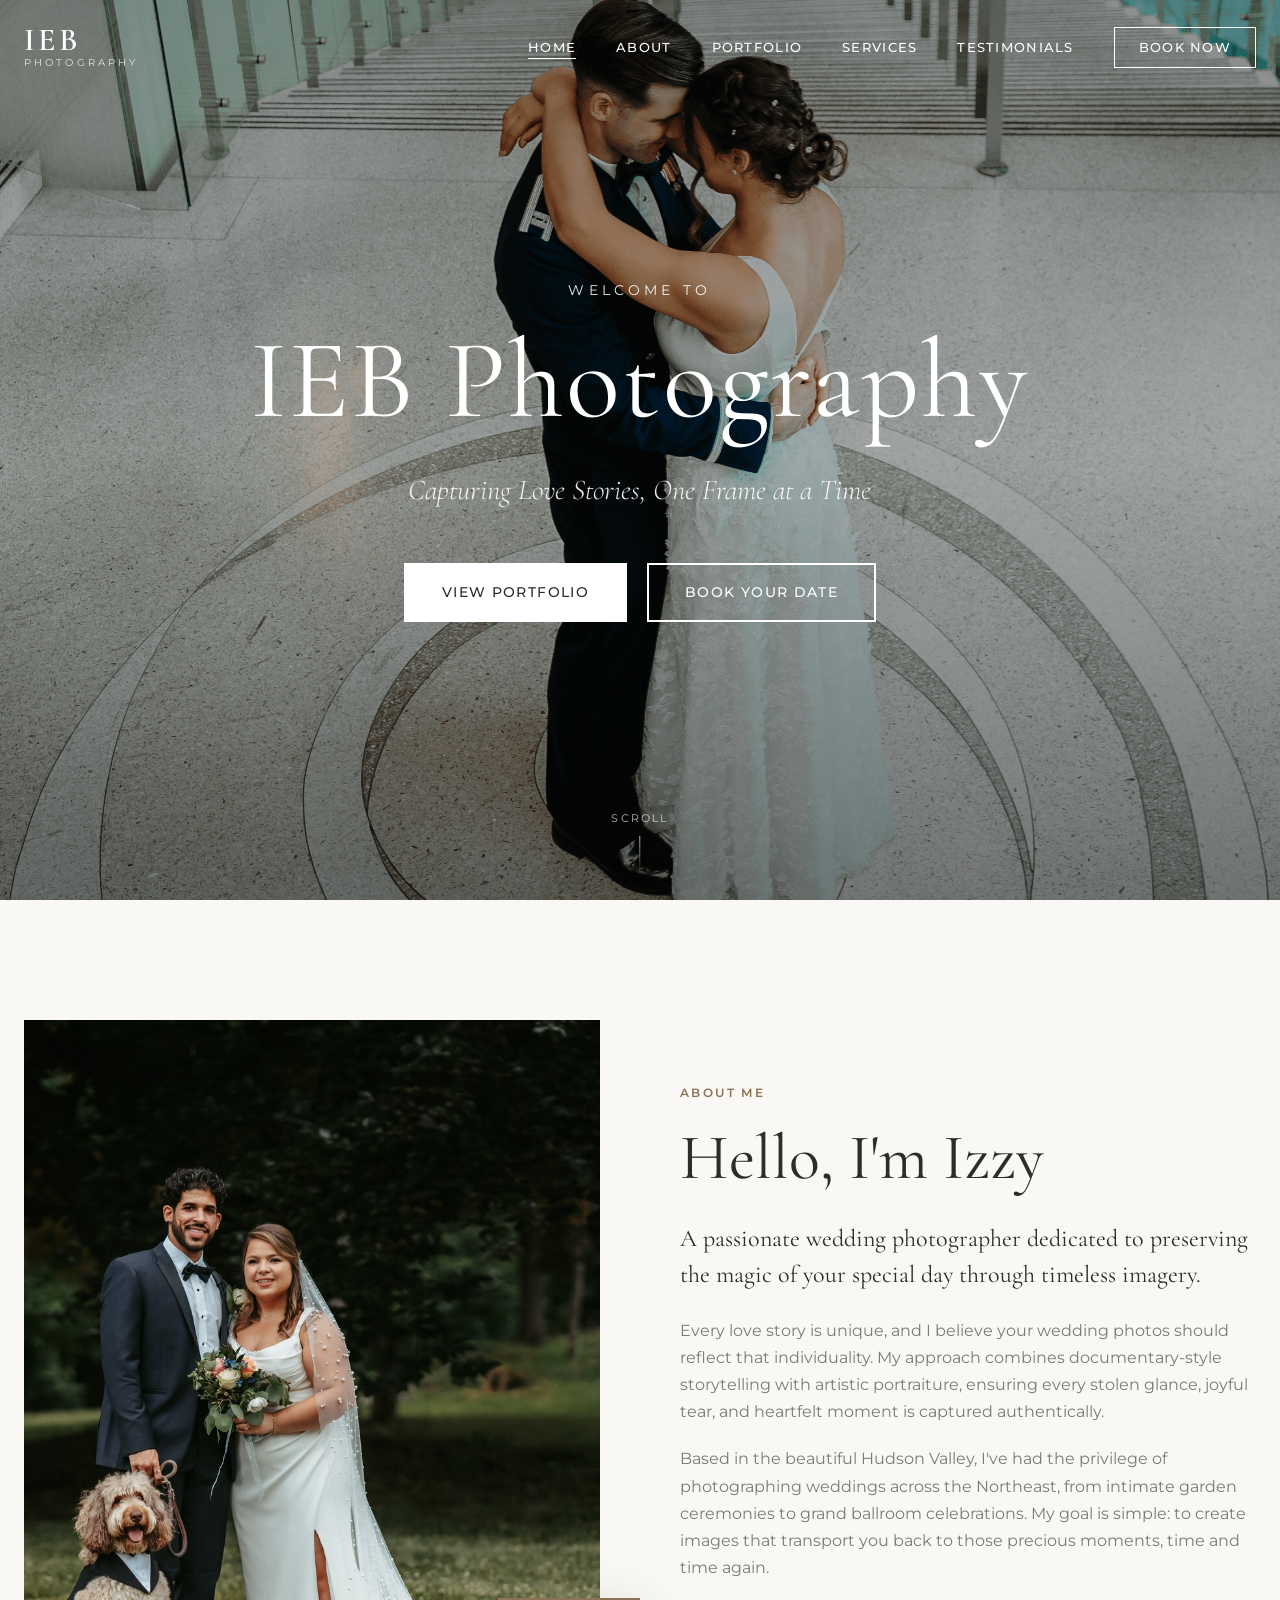
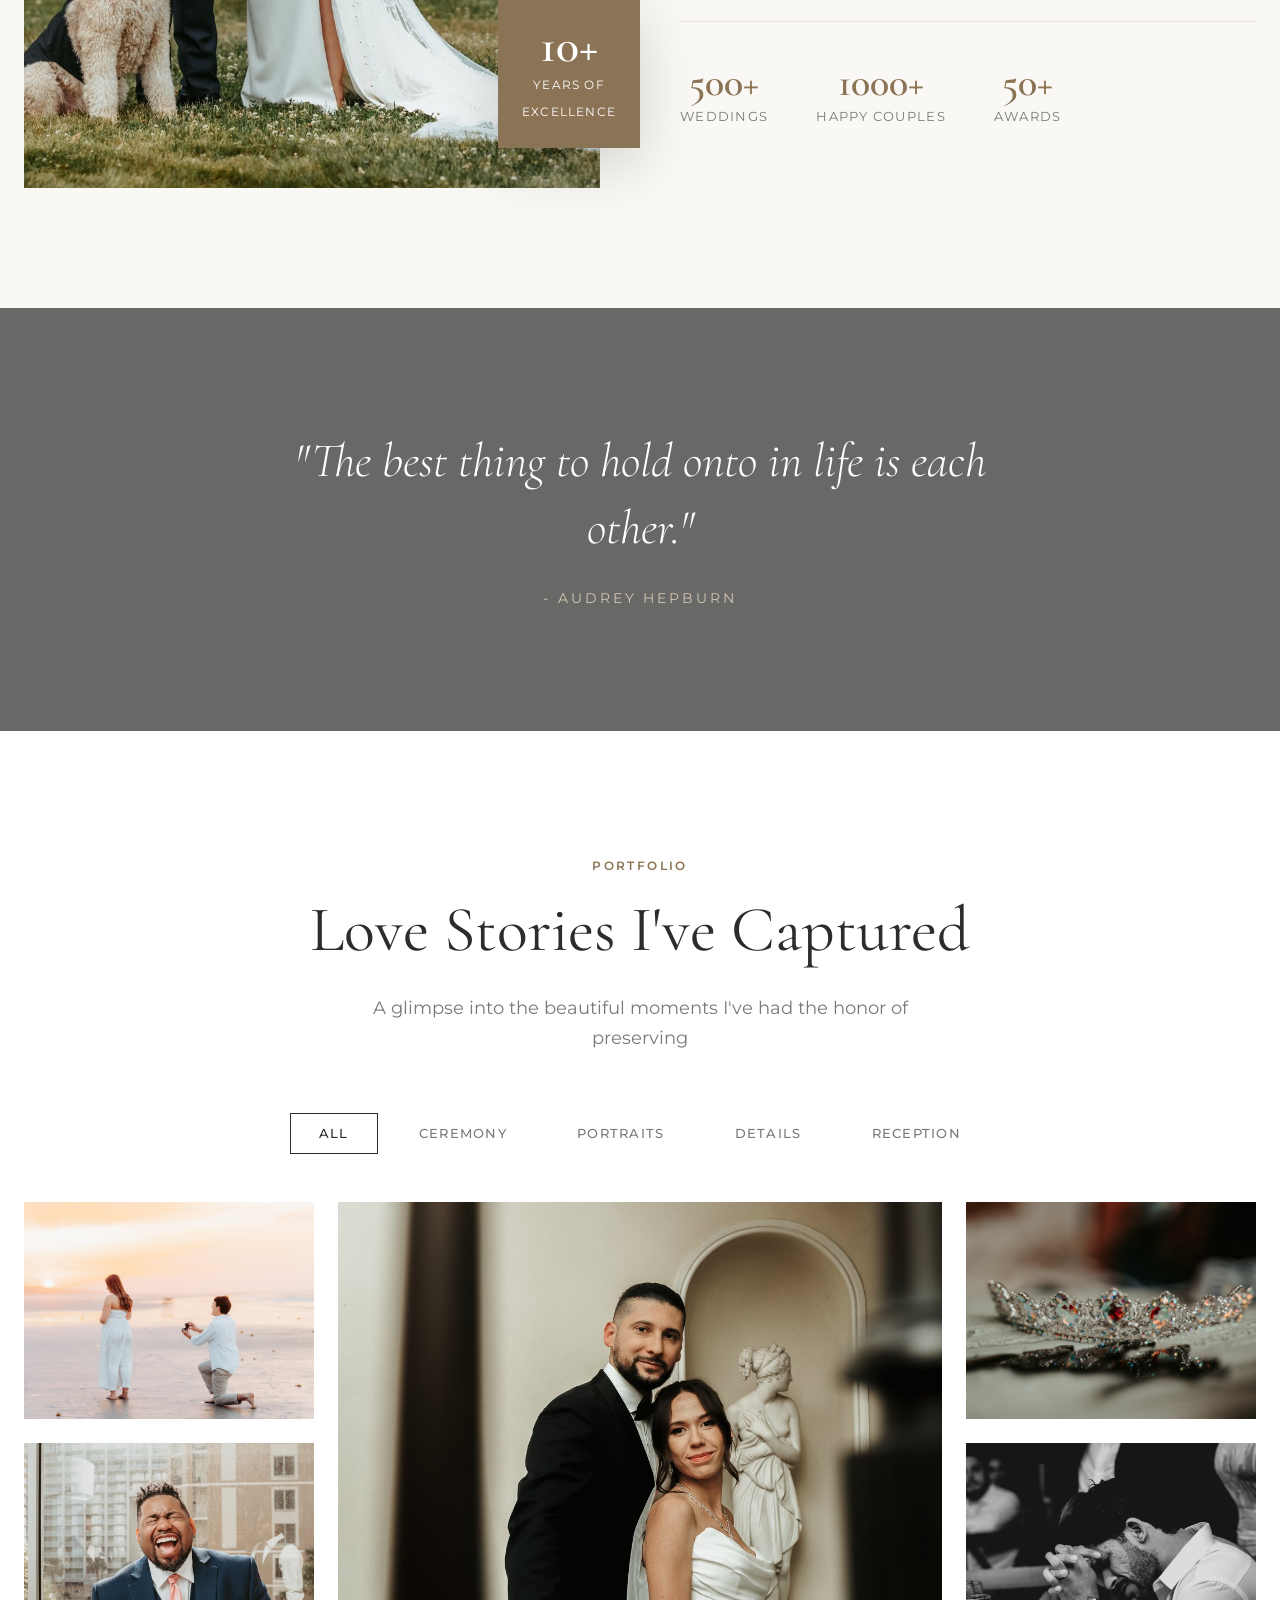
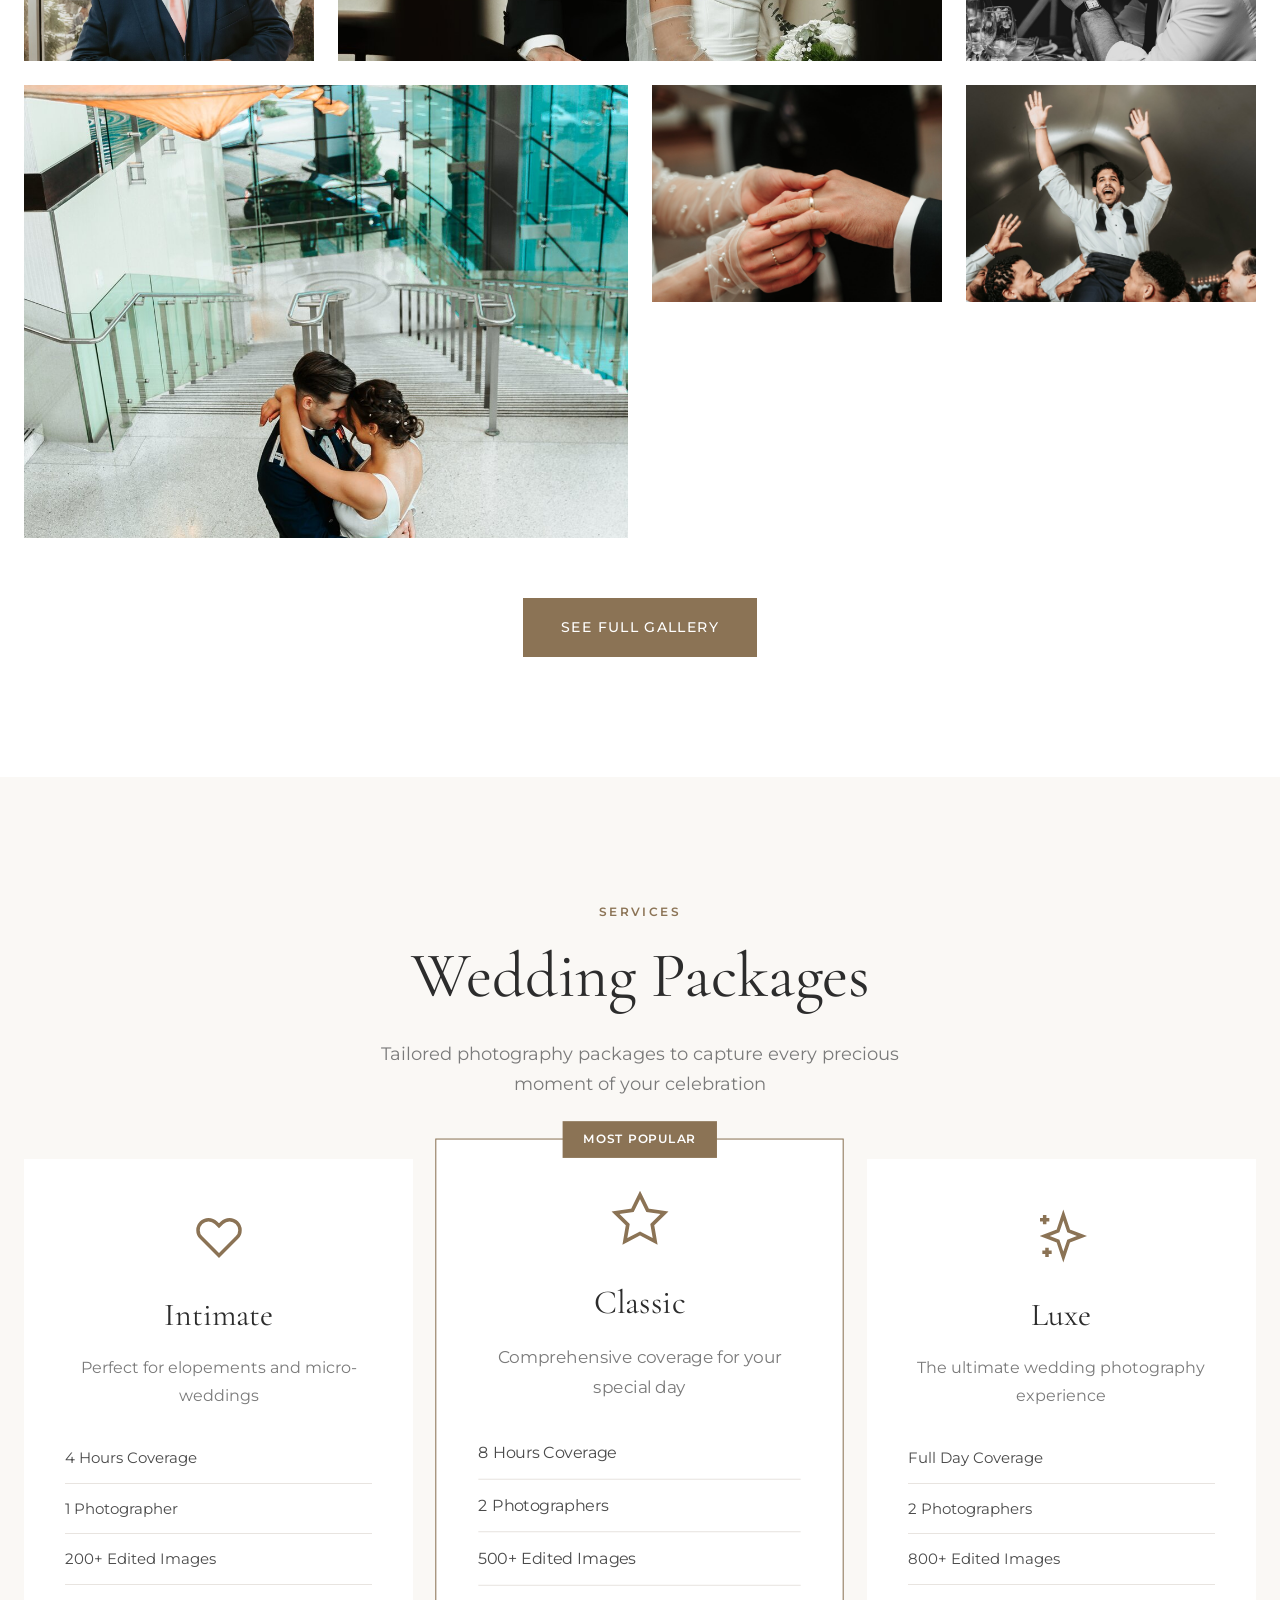
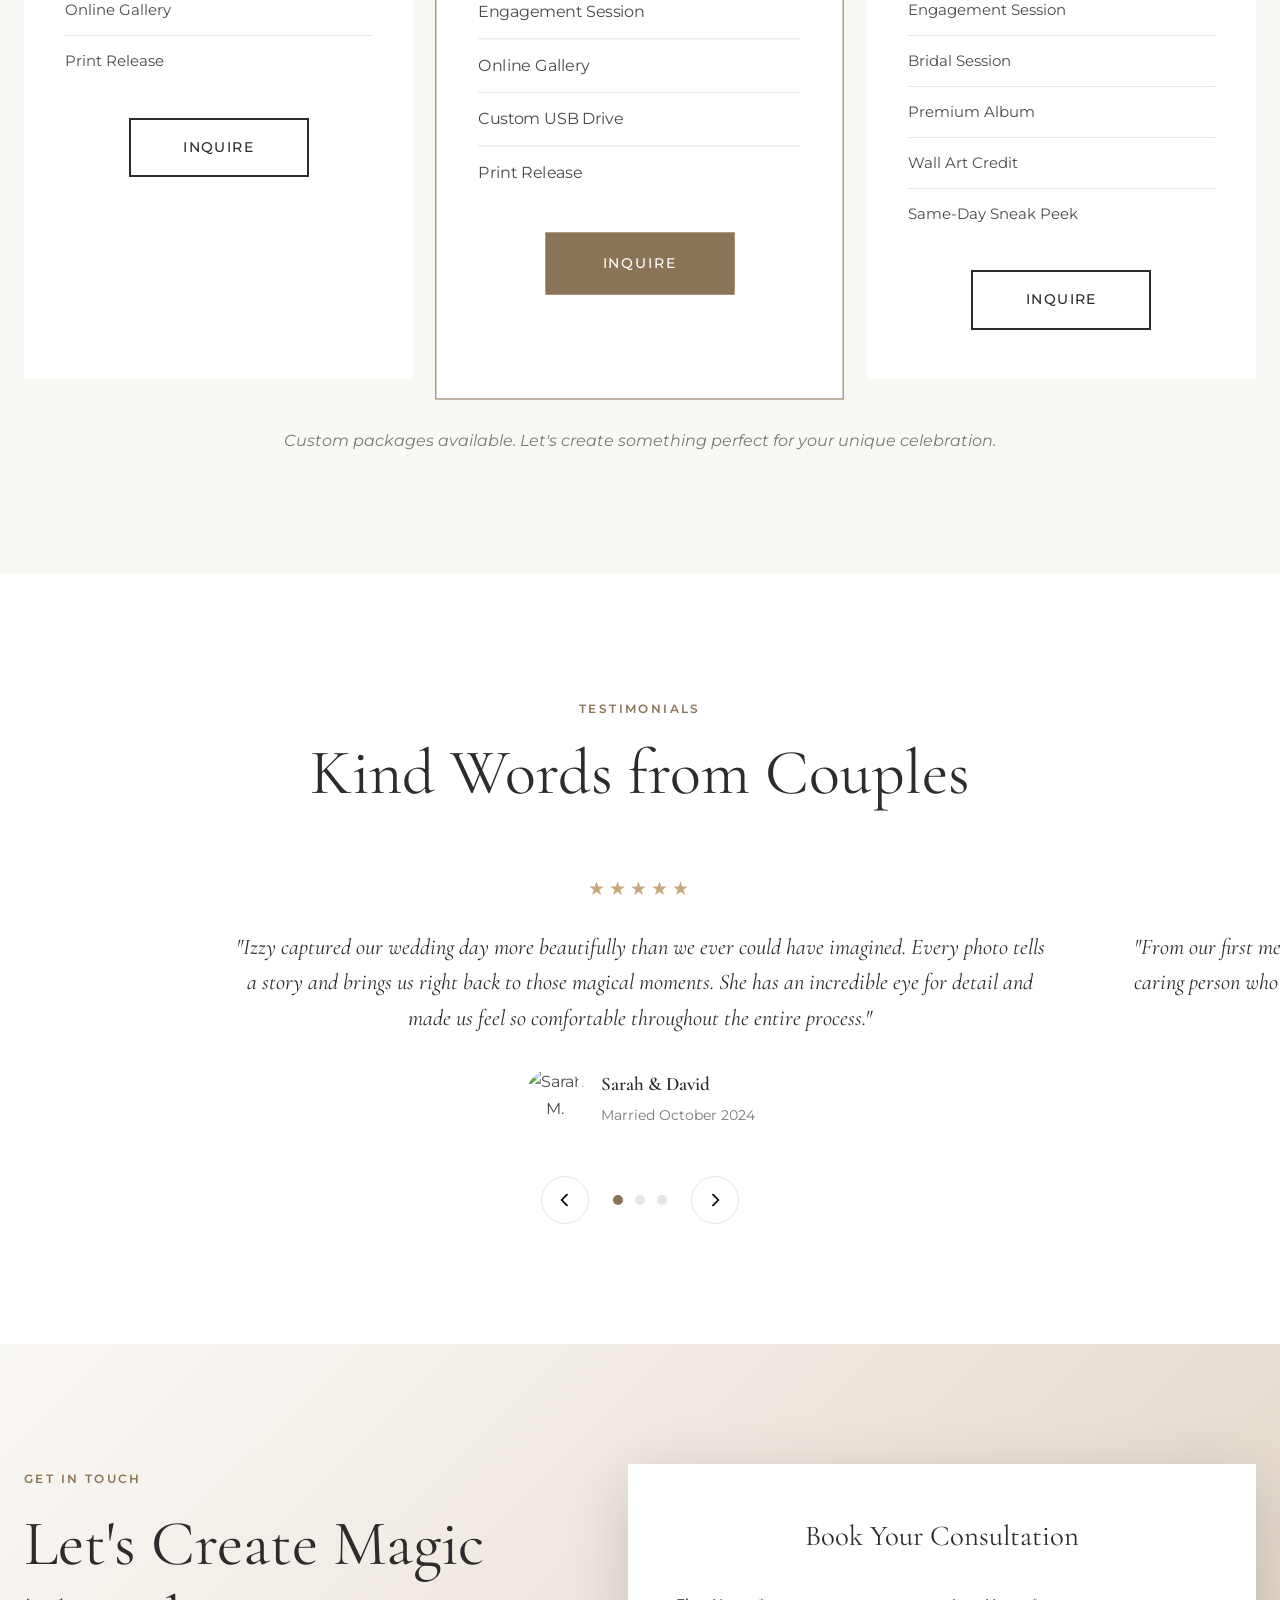
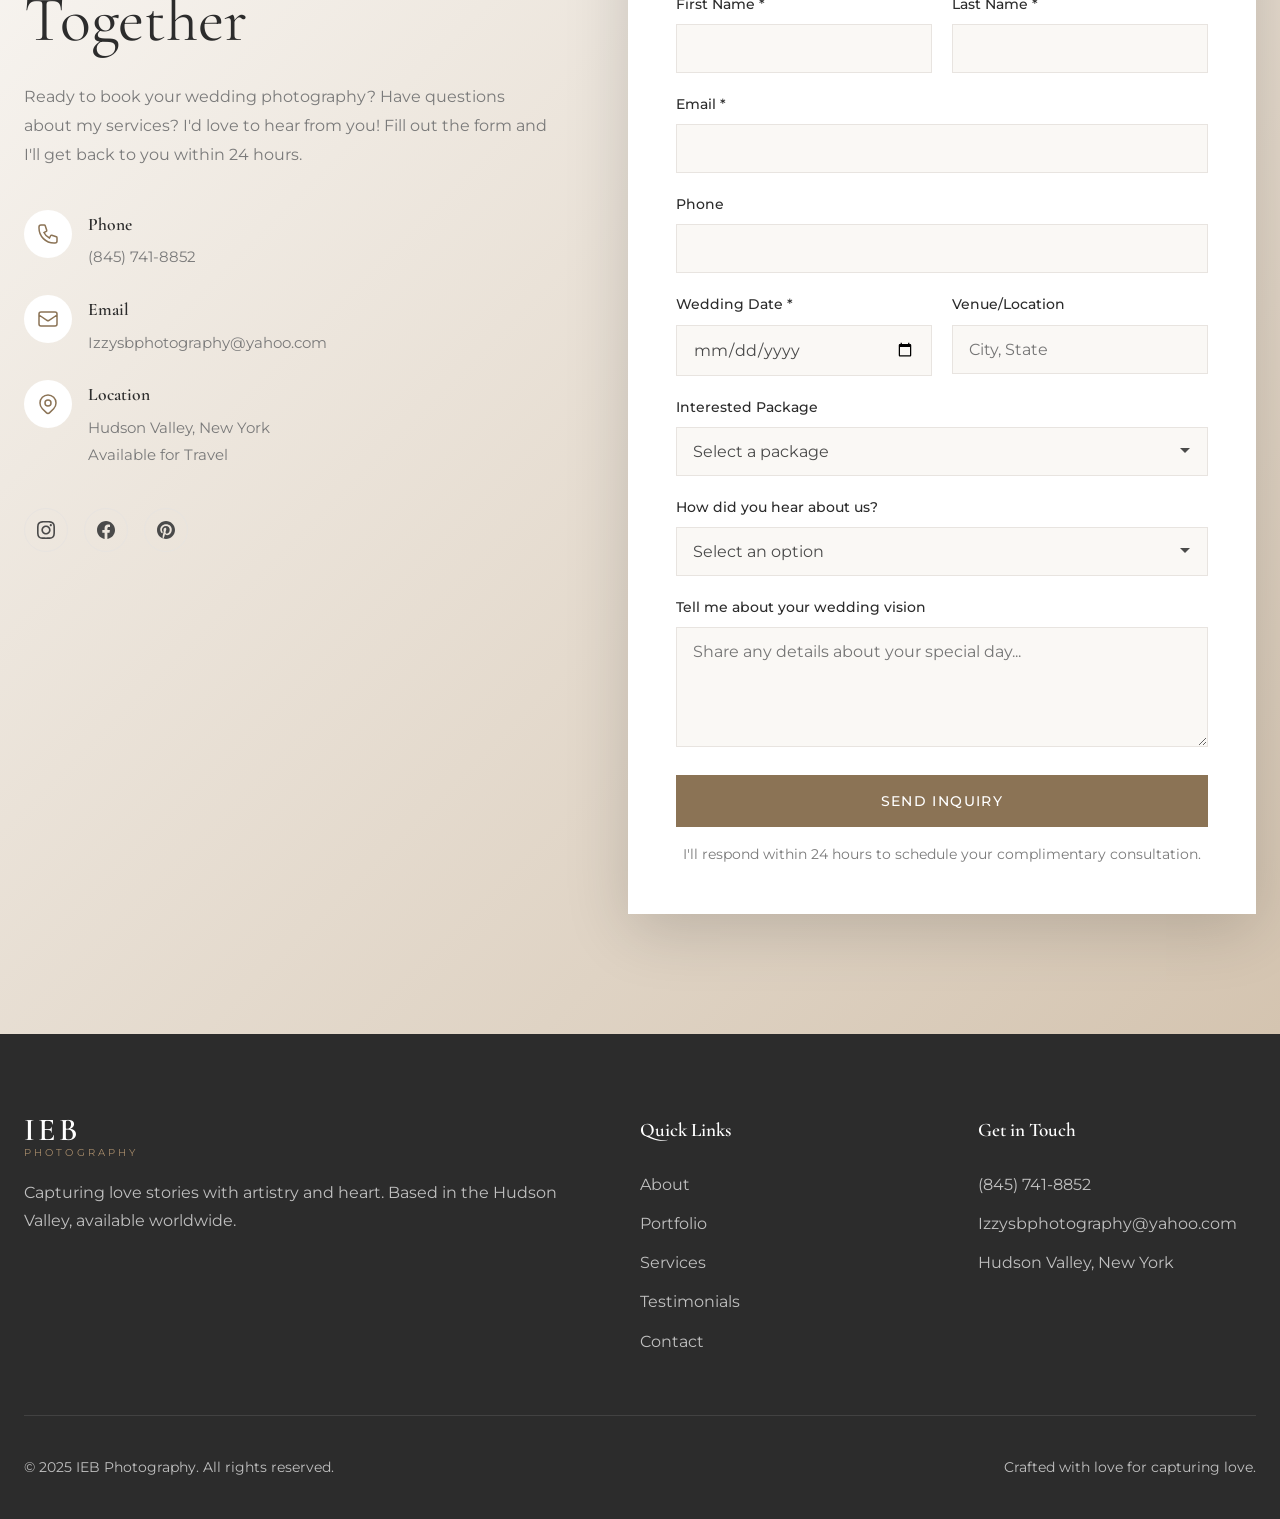
==== commit 94df81a3: "Fix hero image - rename file to remove spaces Renamed 'WEDDING PART 3 EDIT.png' to 'wedding-hero.png" ====
--- a/index.html
+++ b/index.html
@@ -34,7 +34,7 @@
 
     <!-- Hero Section -->
     <section class="hero" id="home">
-        <img src="images/WEDDING PART 3 EDIT.png" alt="Wedding Photography" class="hero-image">
+        <img src="images/wedding-hero.png" alt="Wedding Photography" class="hero-image">
         <div class="hero-overlay"></div>
         <div class="hero-content">
             <p class="hero-subtitle animate-fade-up">Welcome to</p>
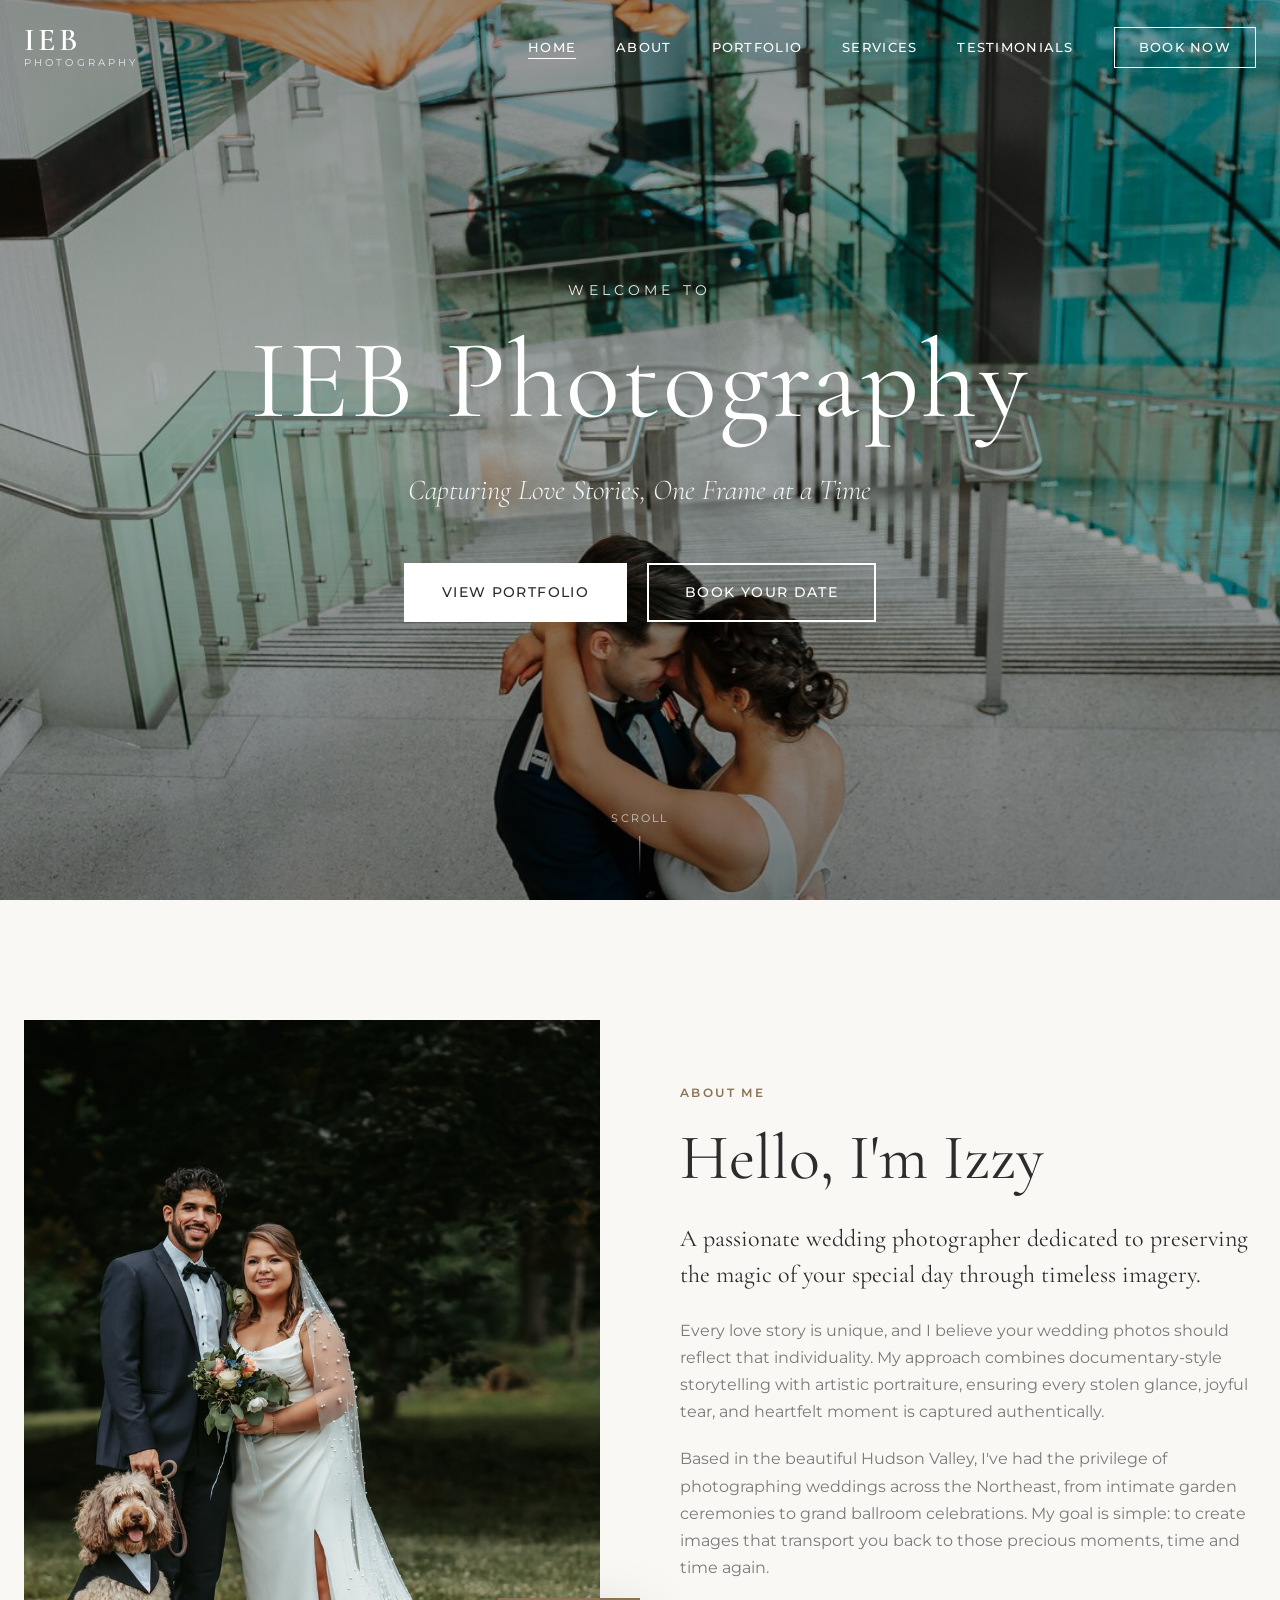
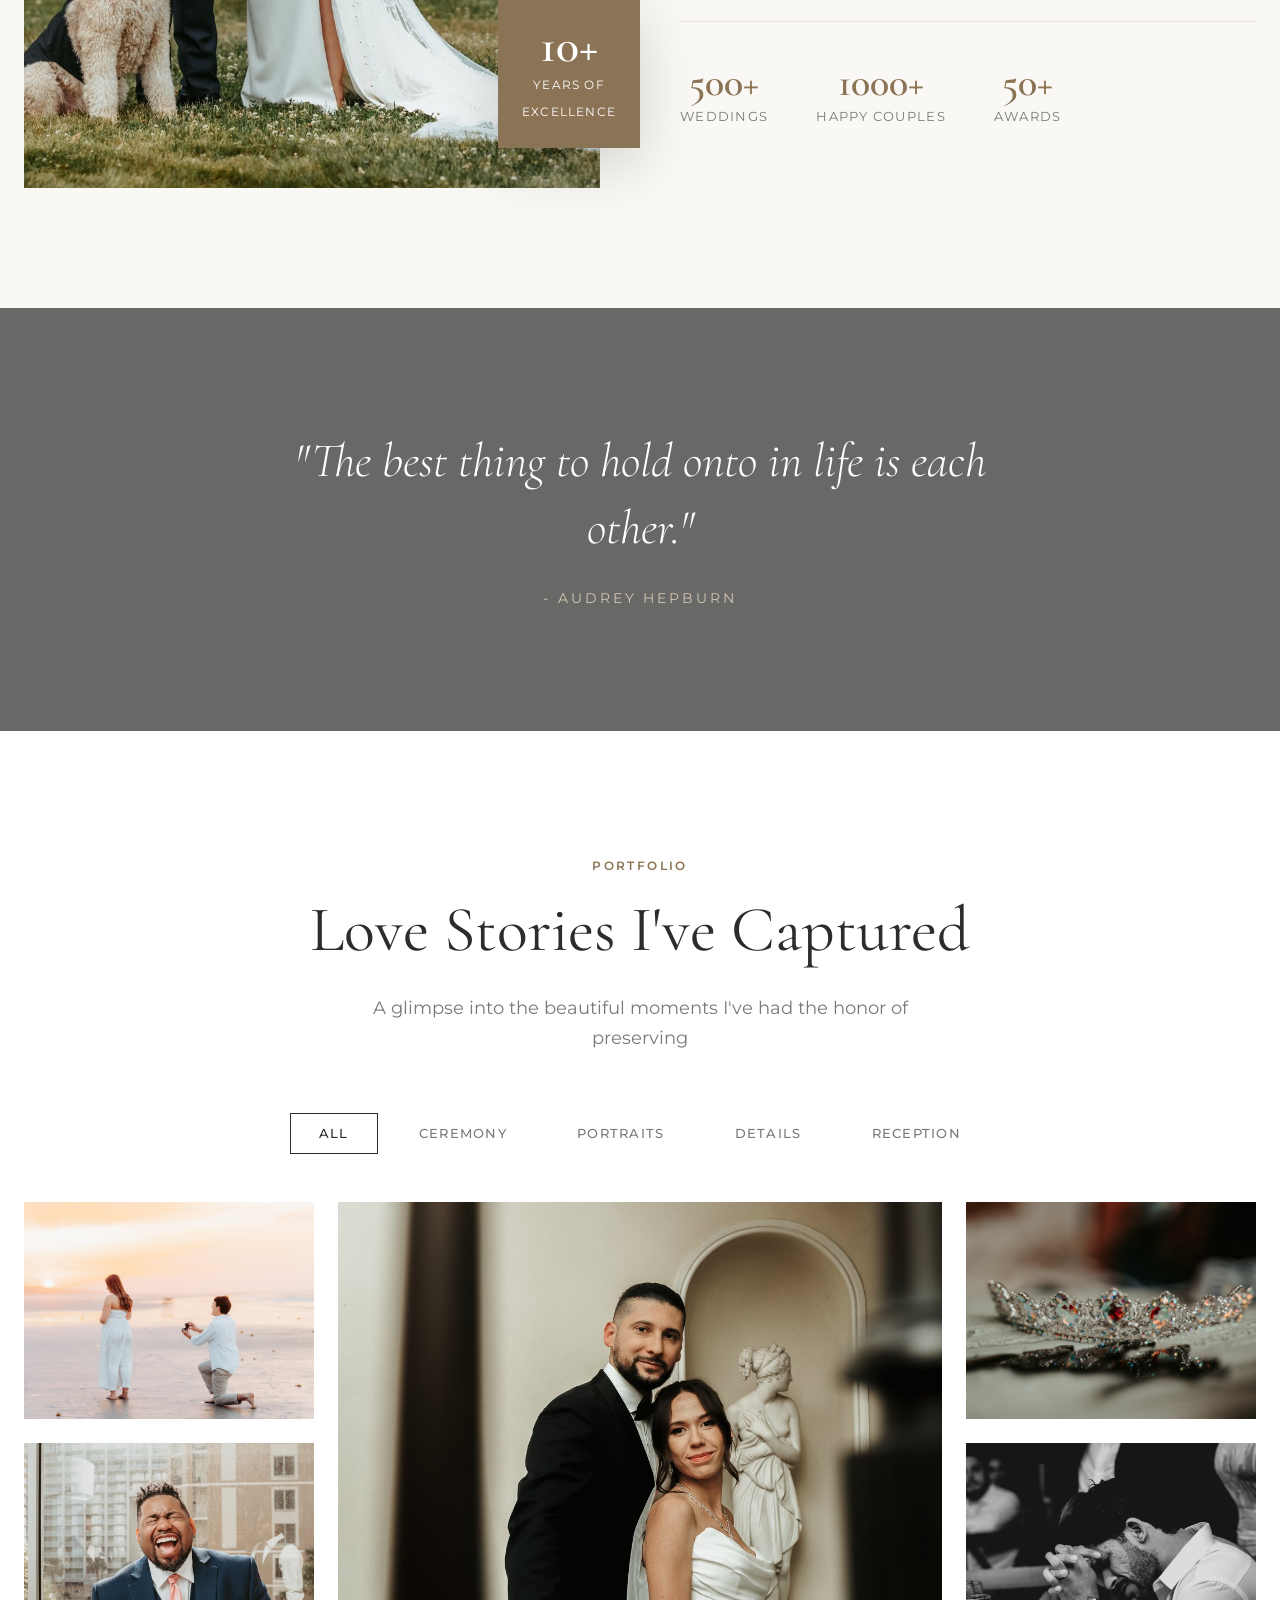
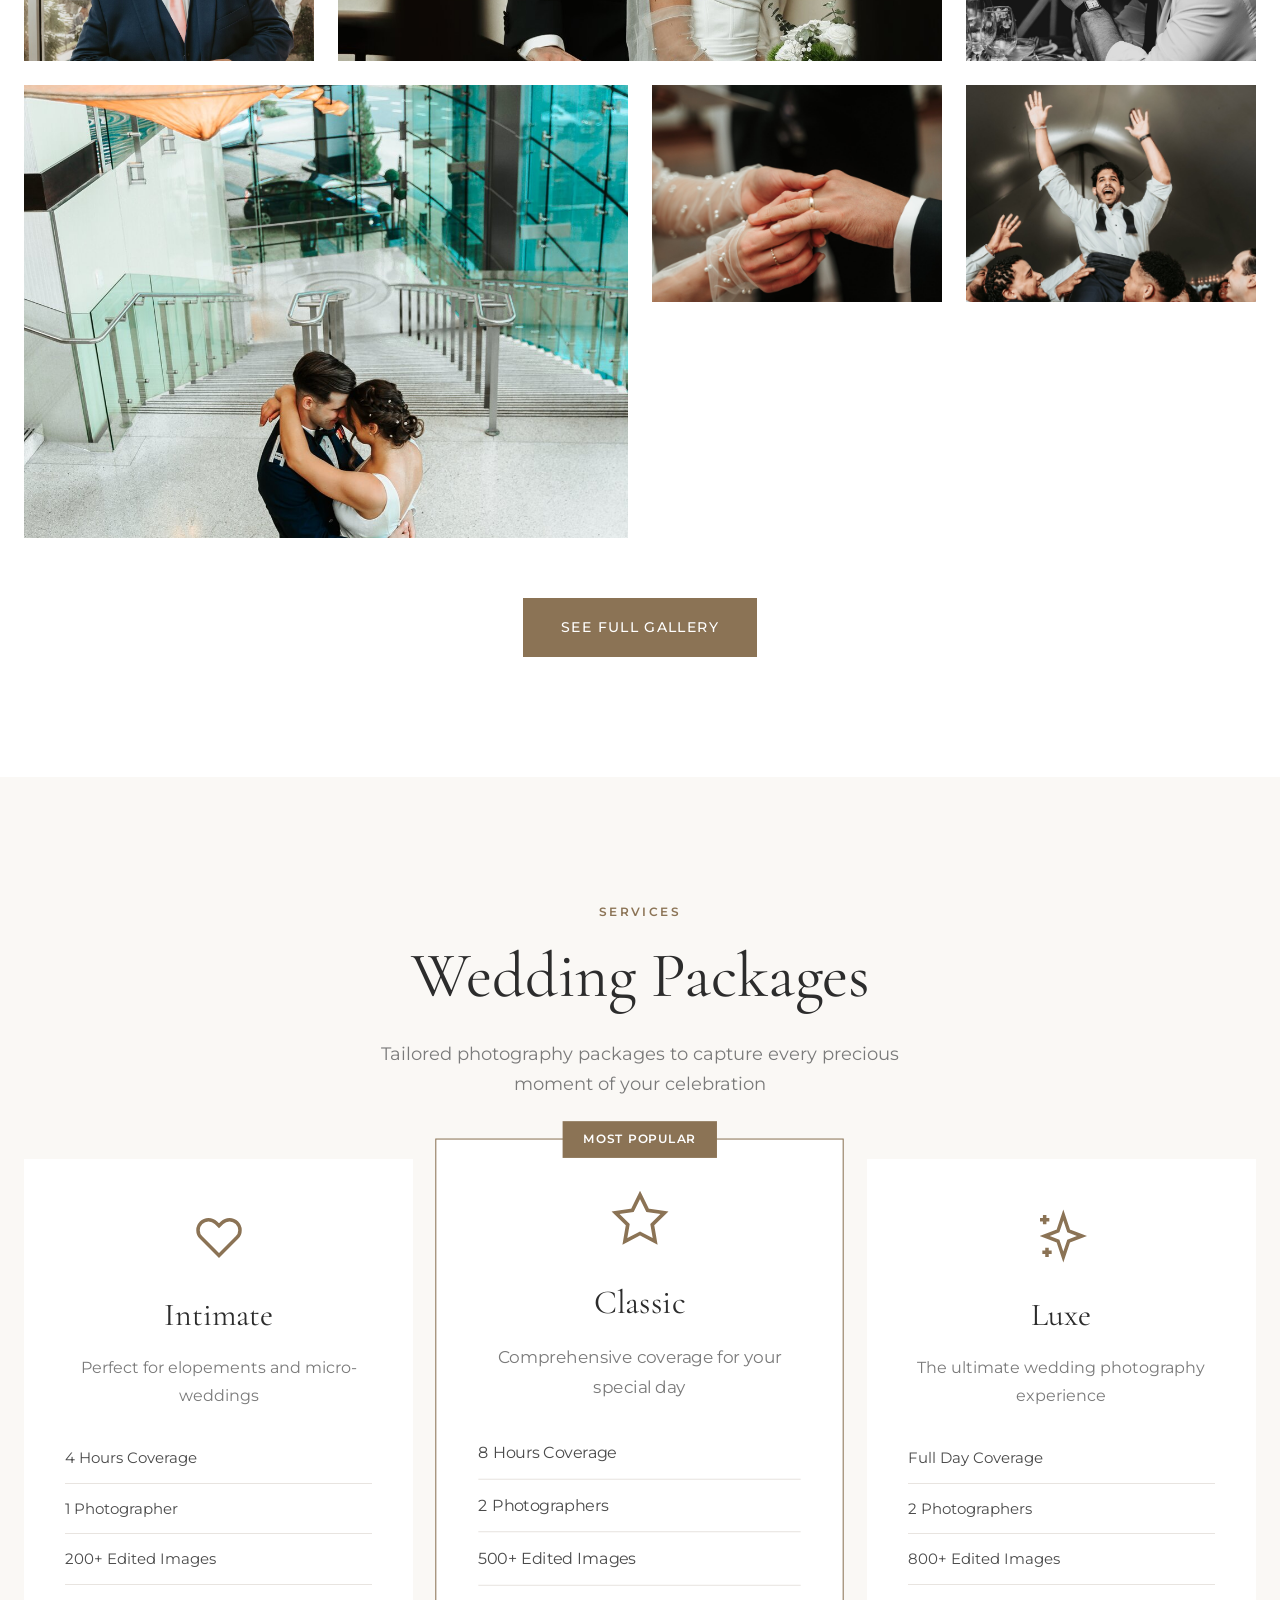
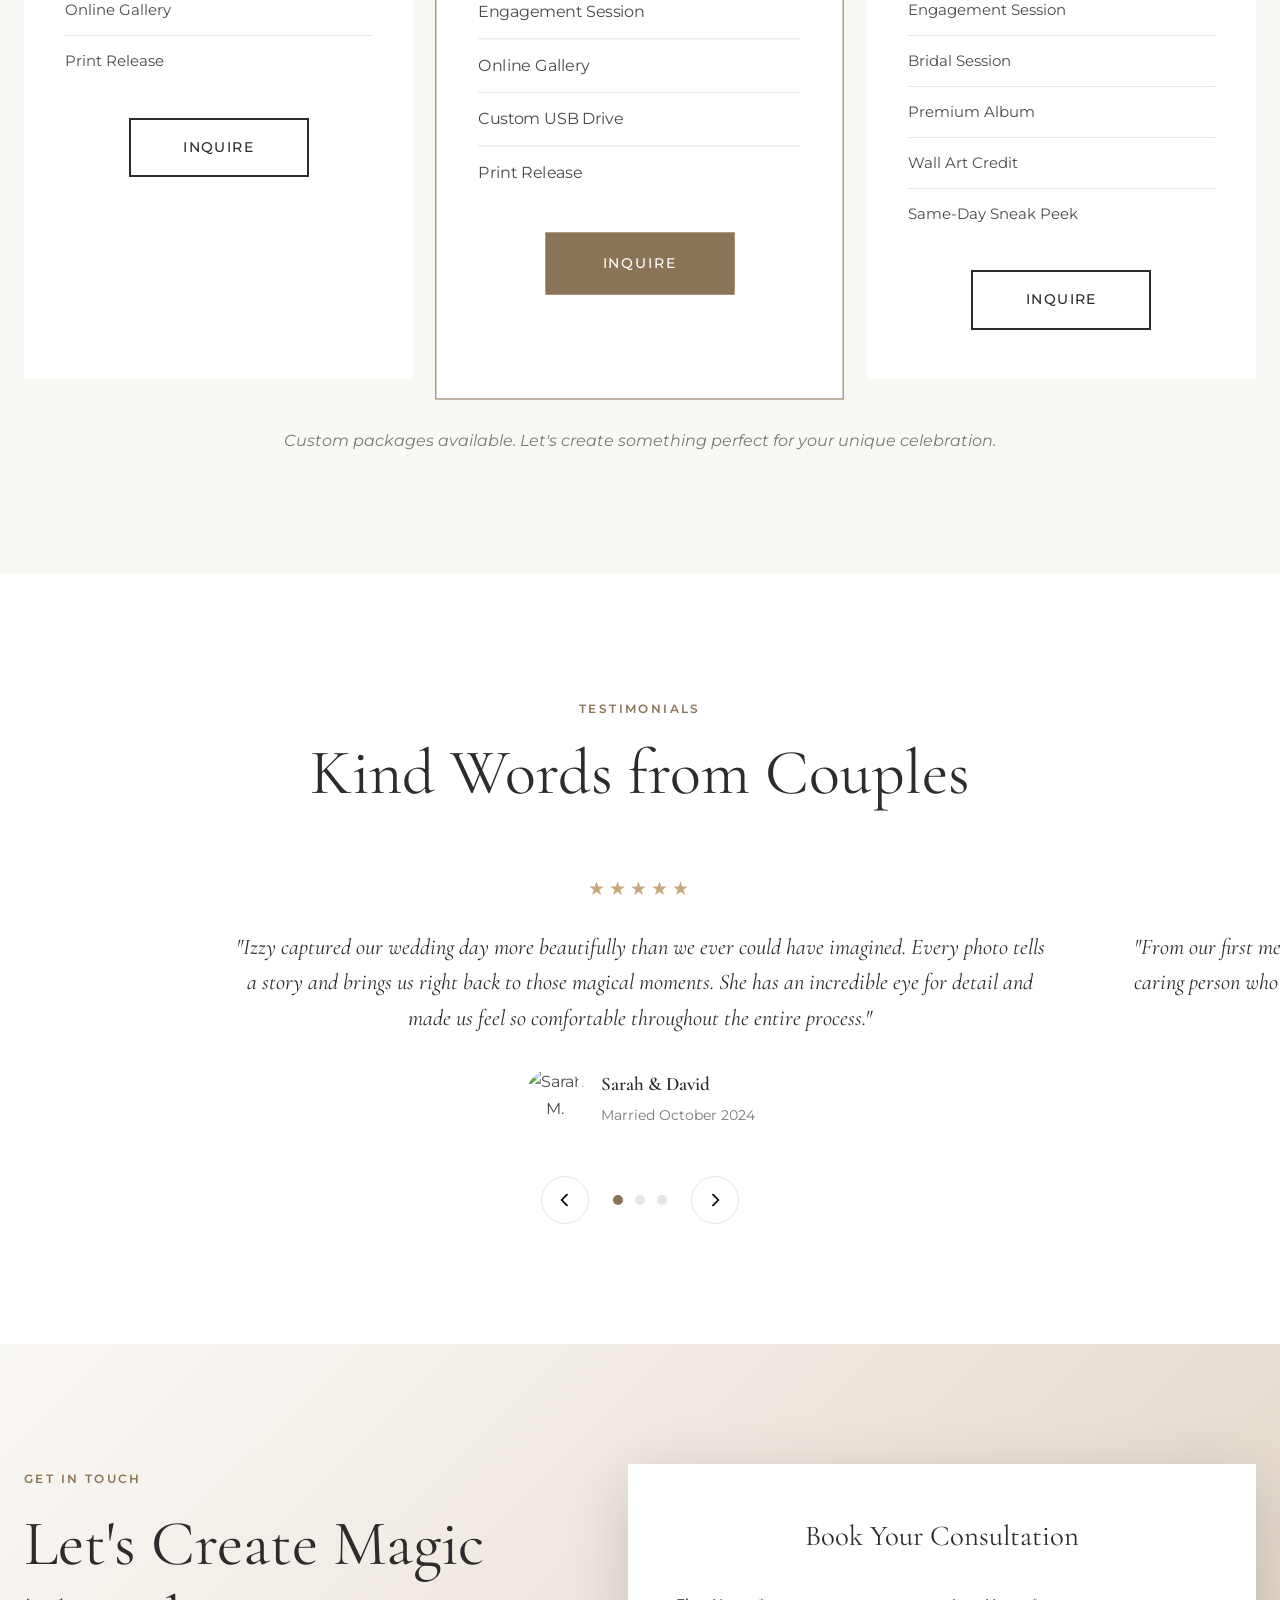
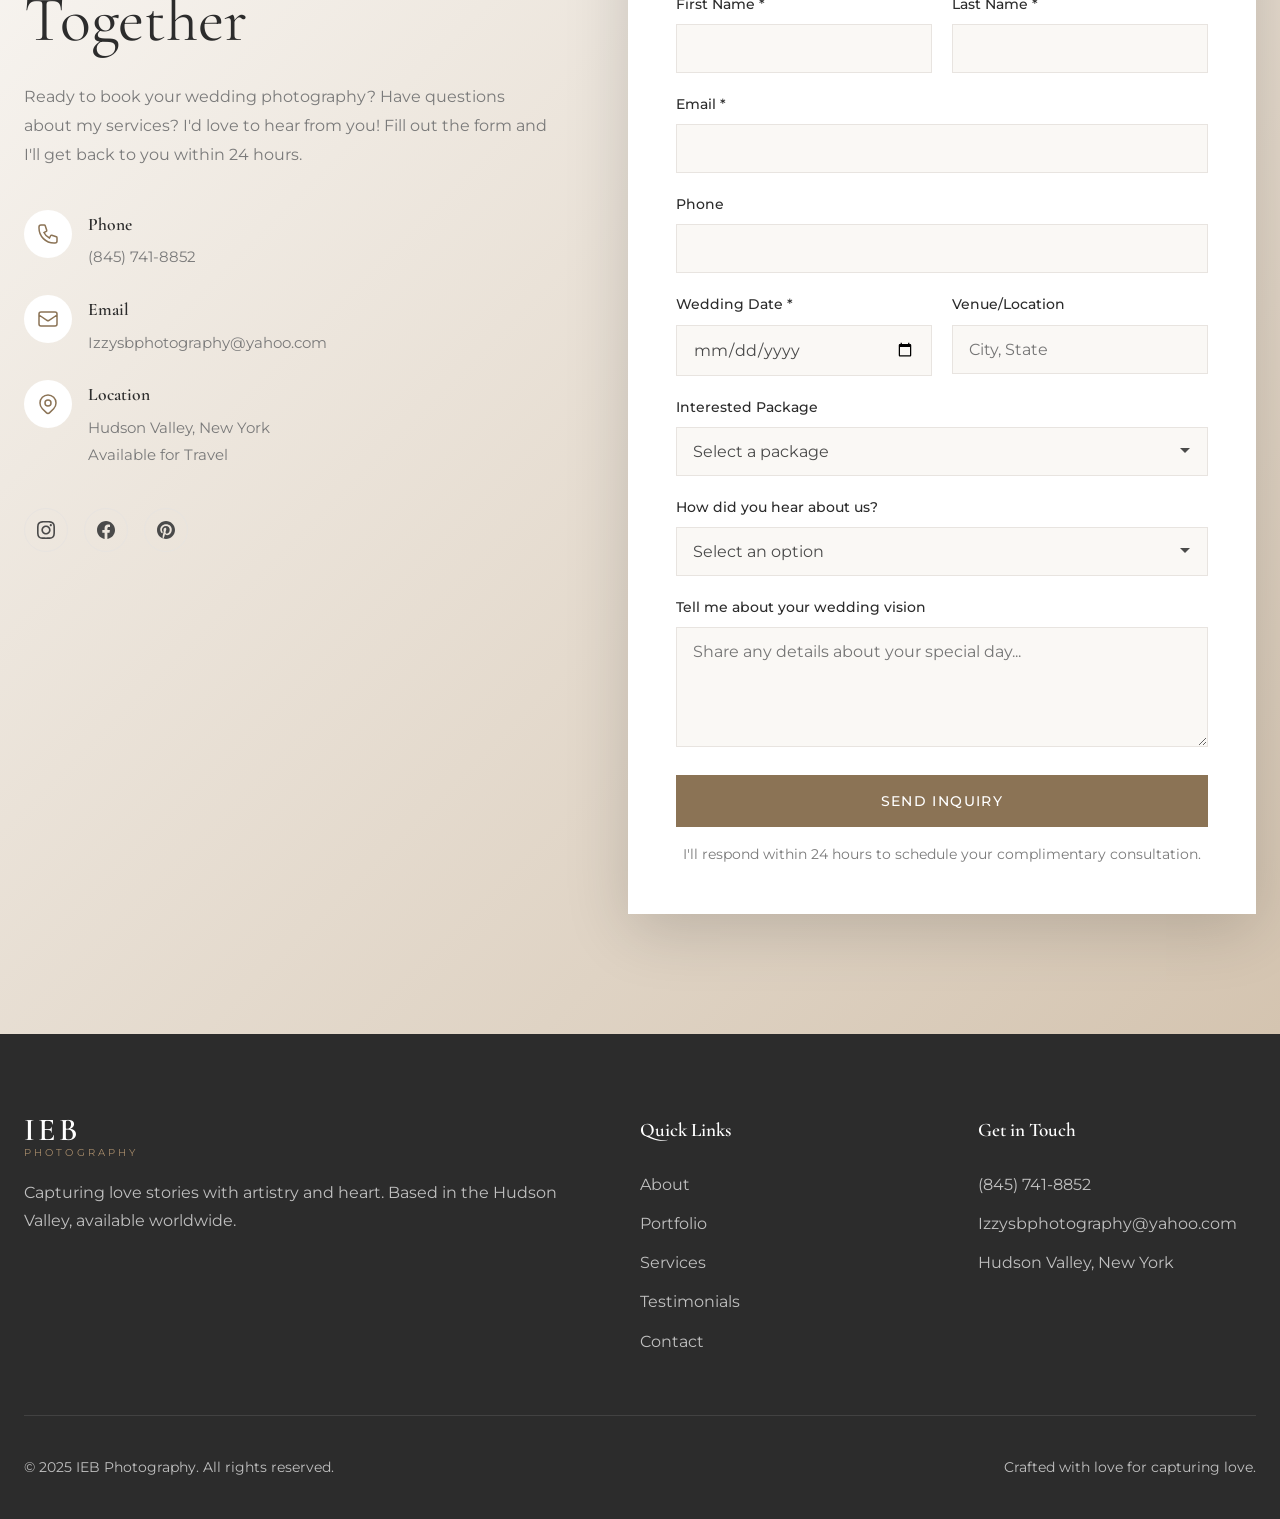
==== commit 36a08b07: "Use existing hero.jpg for hero image Switched to the working hero.jpg file and removed the broken we" ====
--- a/index.html
+++ b/index.html
@@ -34,7 +34,7 @@
 
     <!-- Hero Section -->
     <section class="hero" id="home">
-        <img src="images/wedding-hero.png" alt="Wedding Photography" class="hero-image">
+        <img src="images/hero.jpg" alt="Wedding Photography" class="hero-image">
         <div class="hero-overlay"></div>
         <div class="hero-content">
             <p class="hero-subtitle animate-fade-up">Welcome to</p>
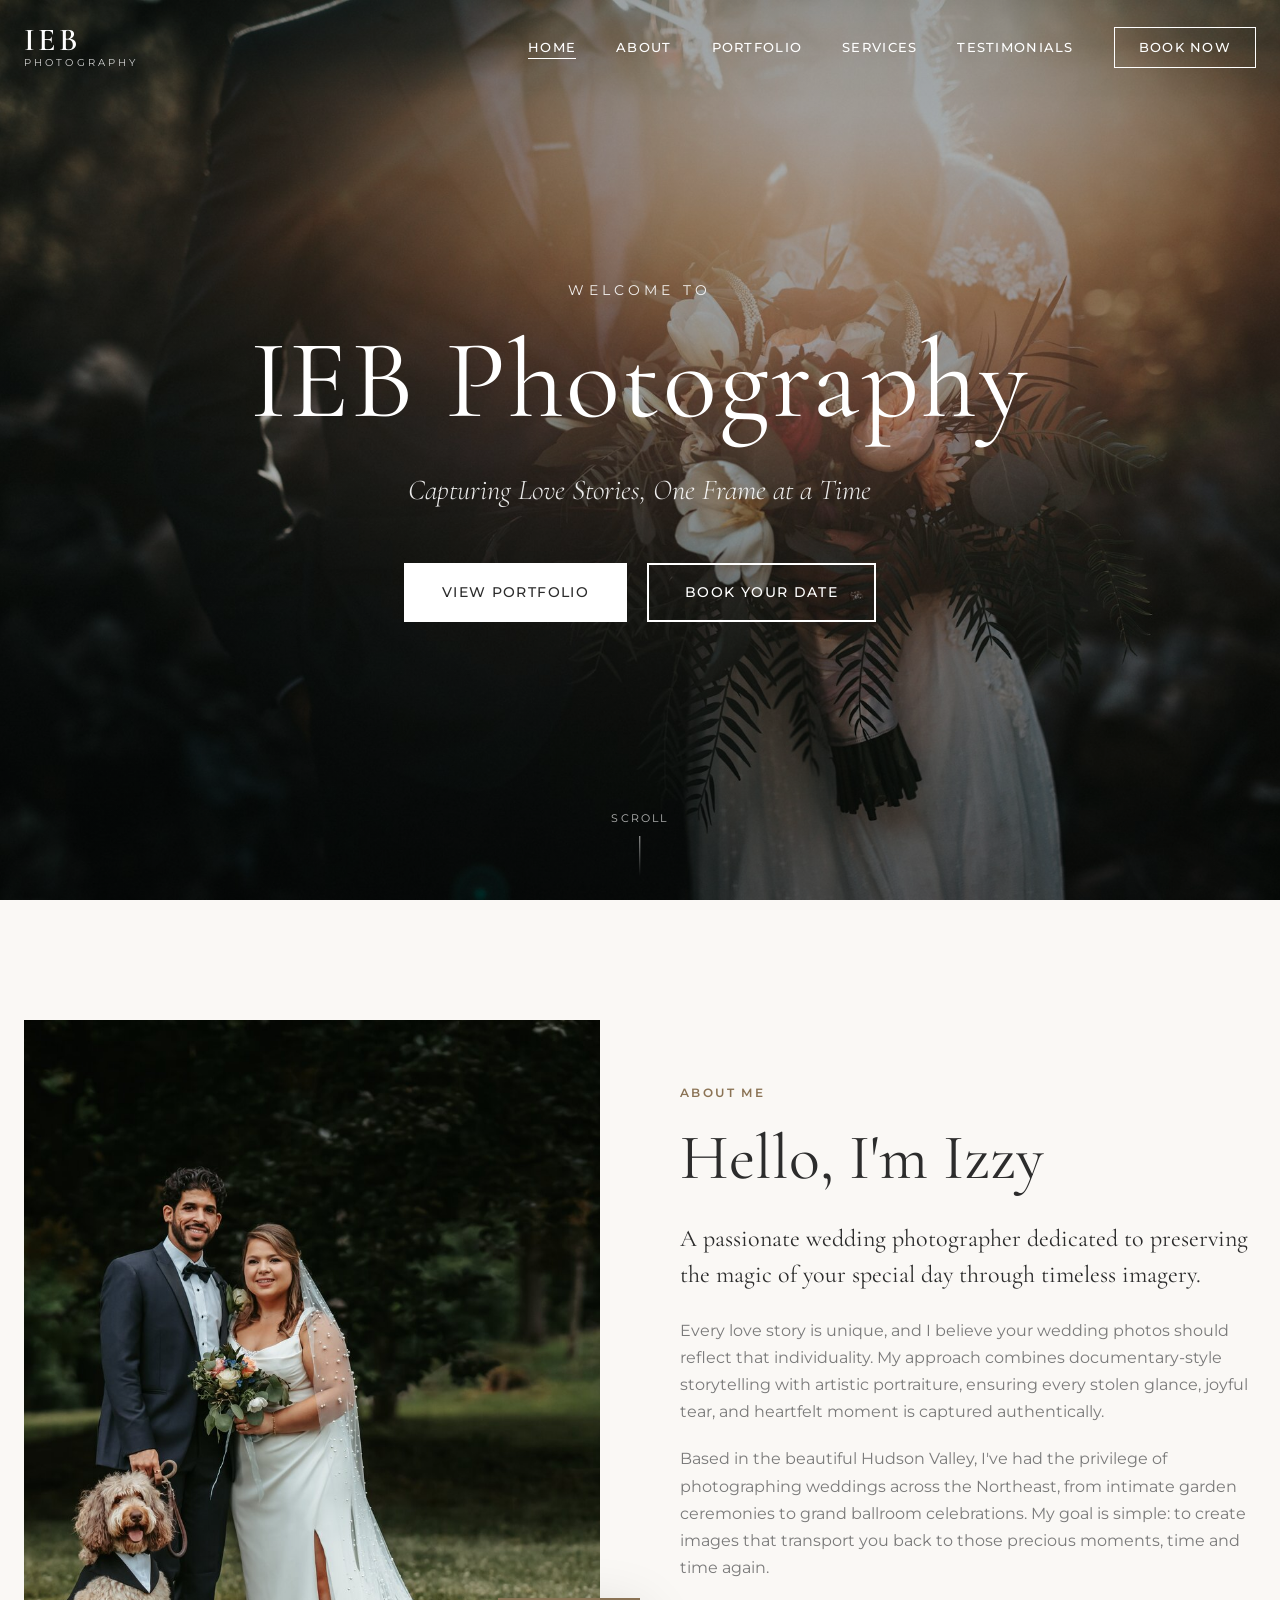
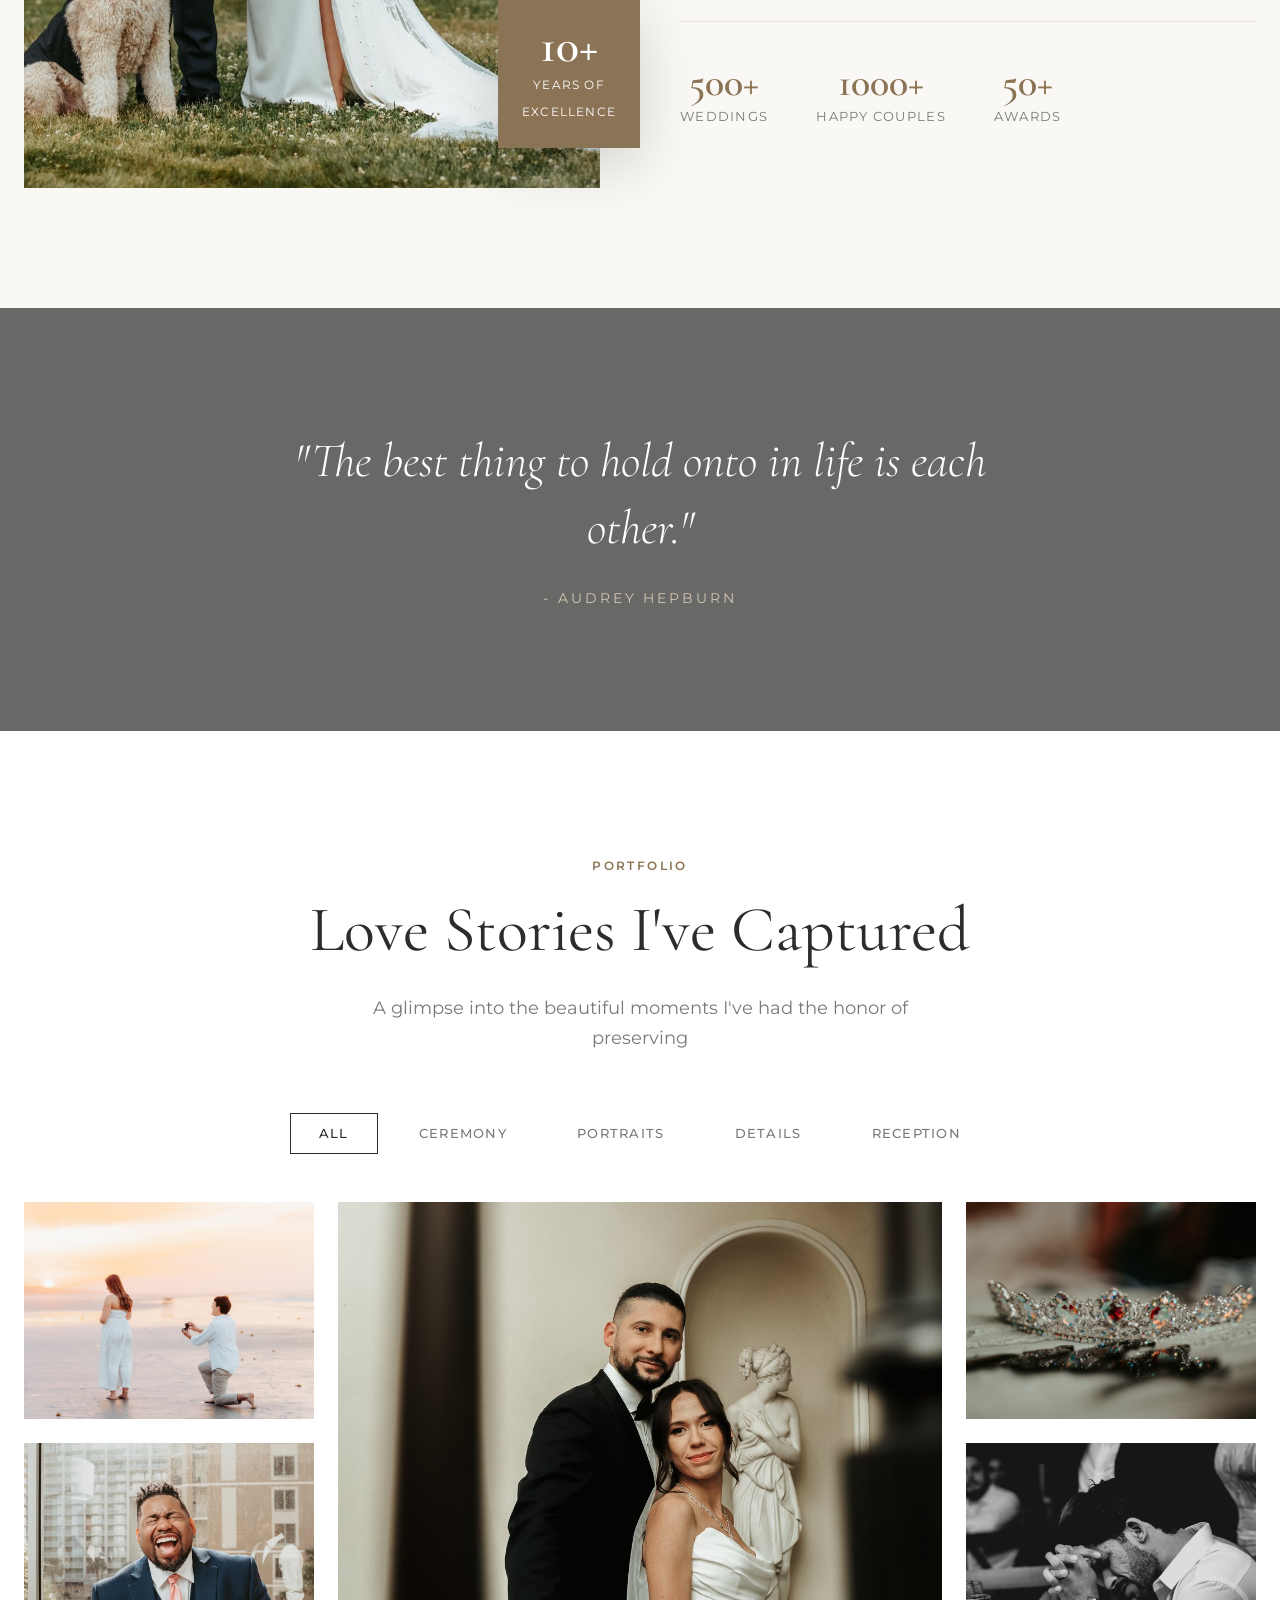
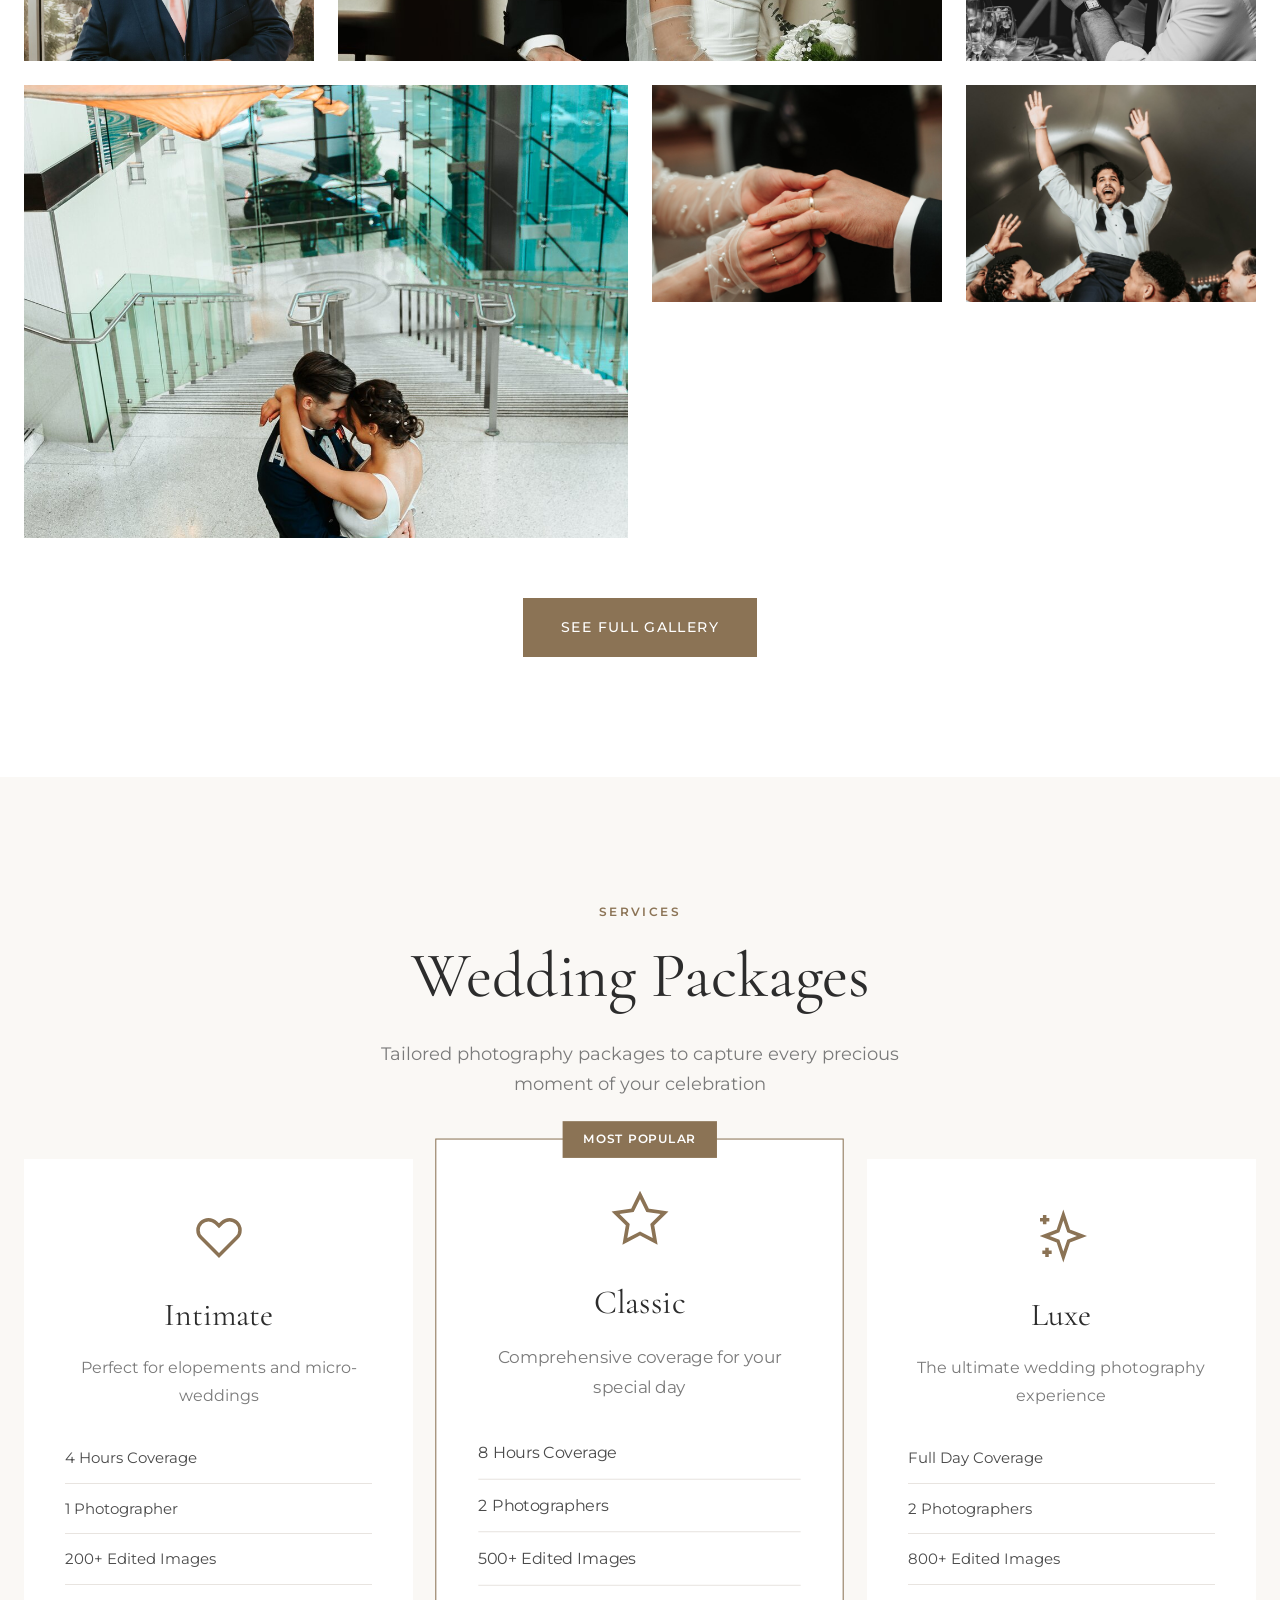
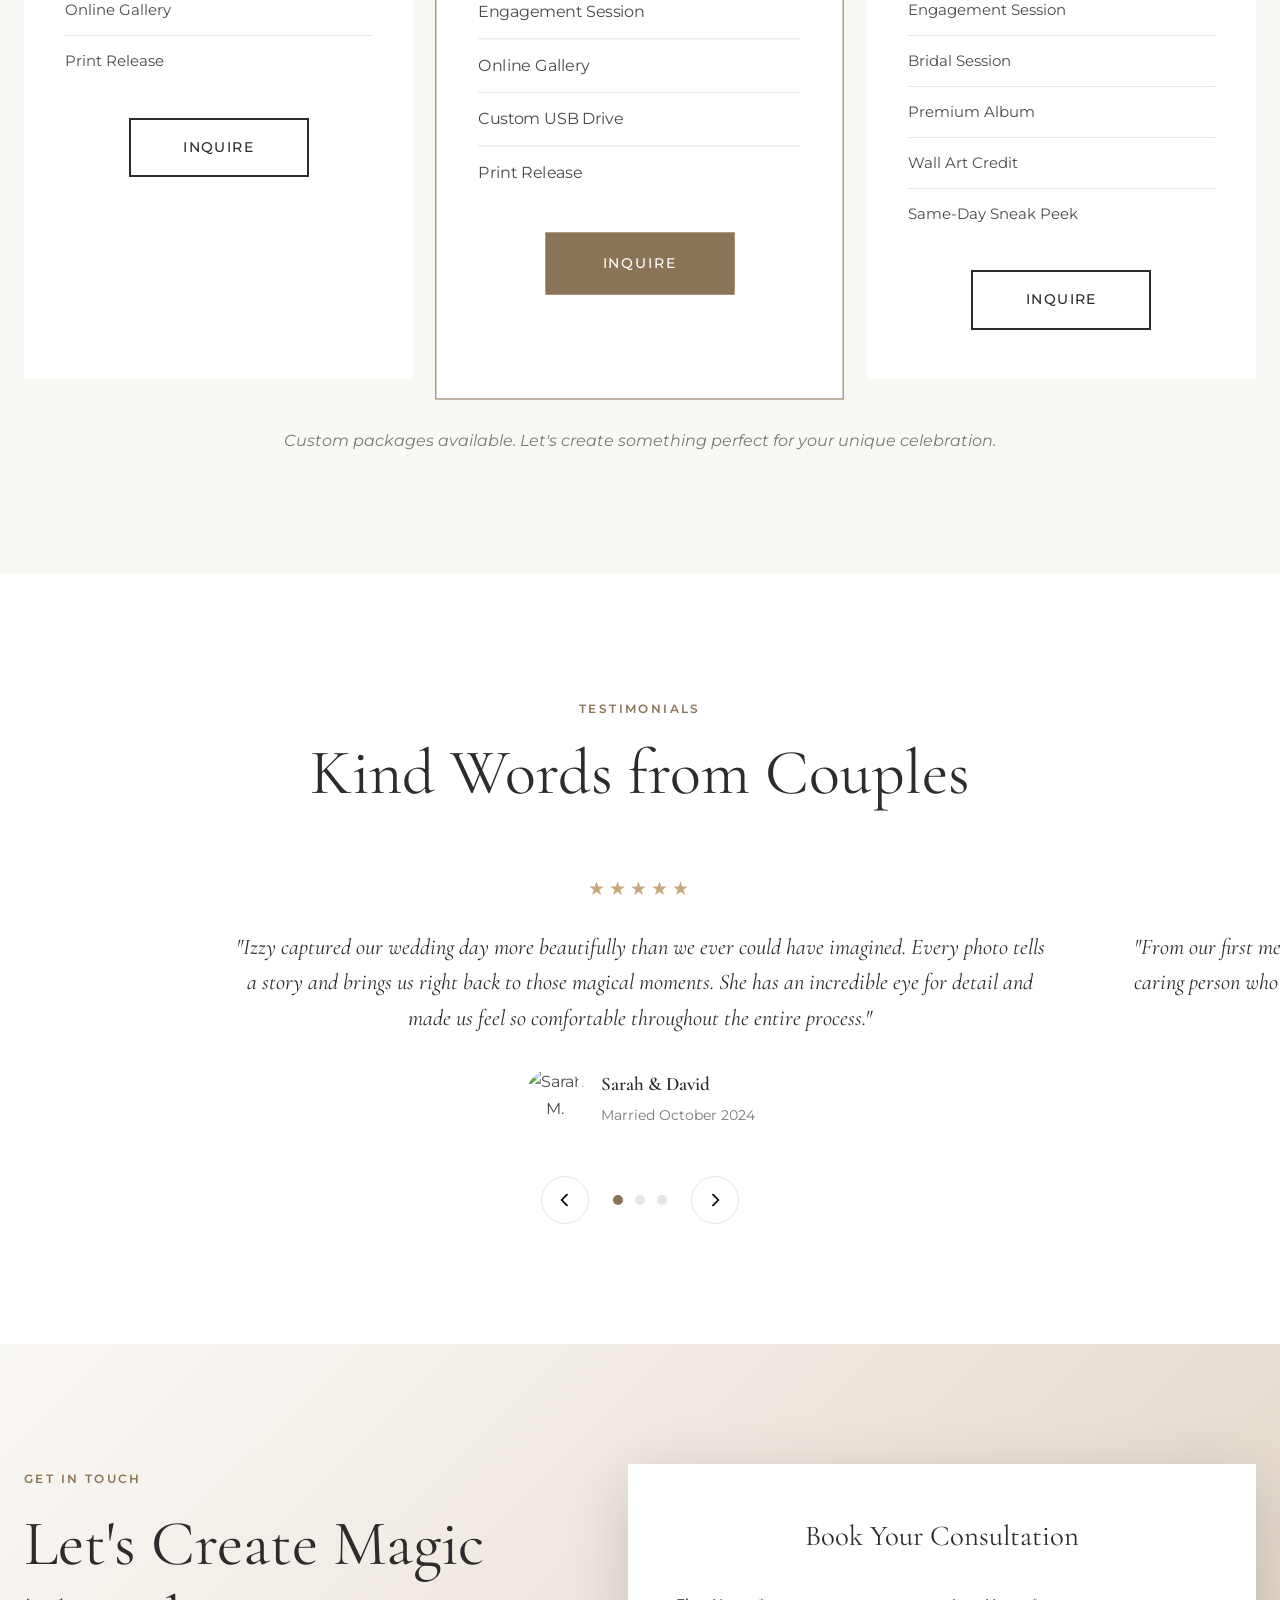
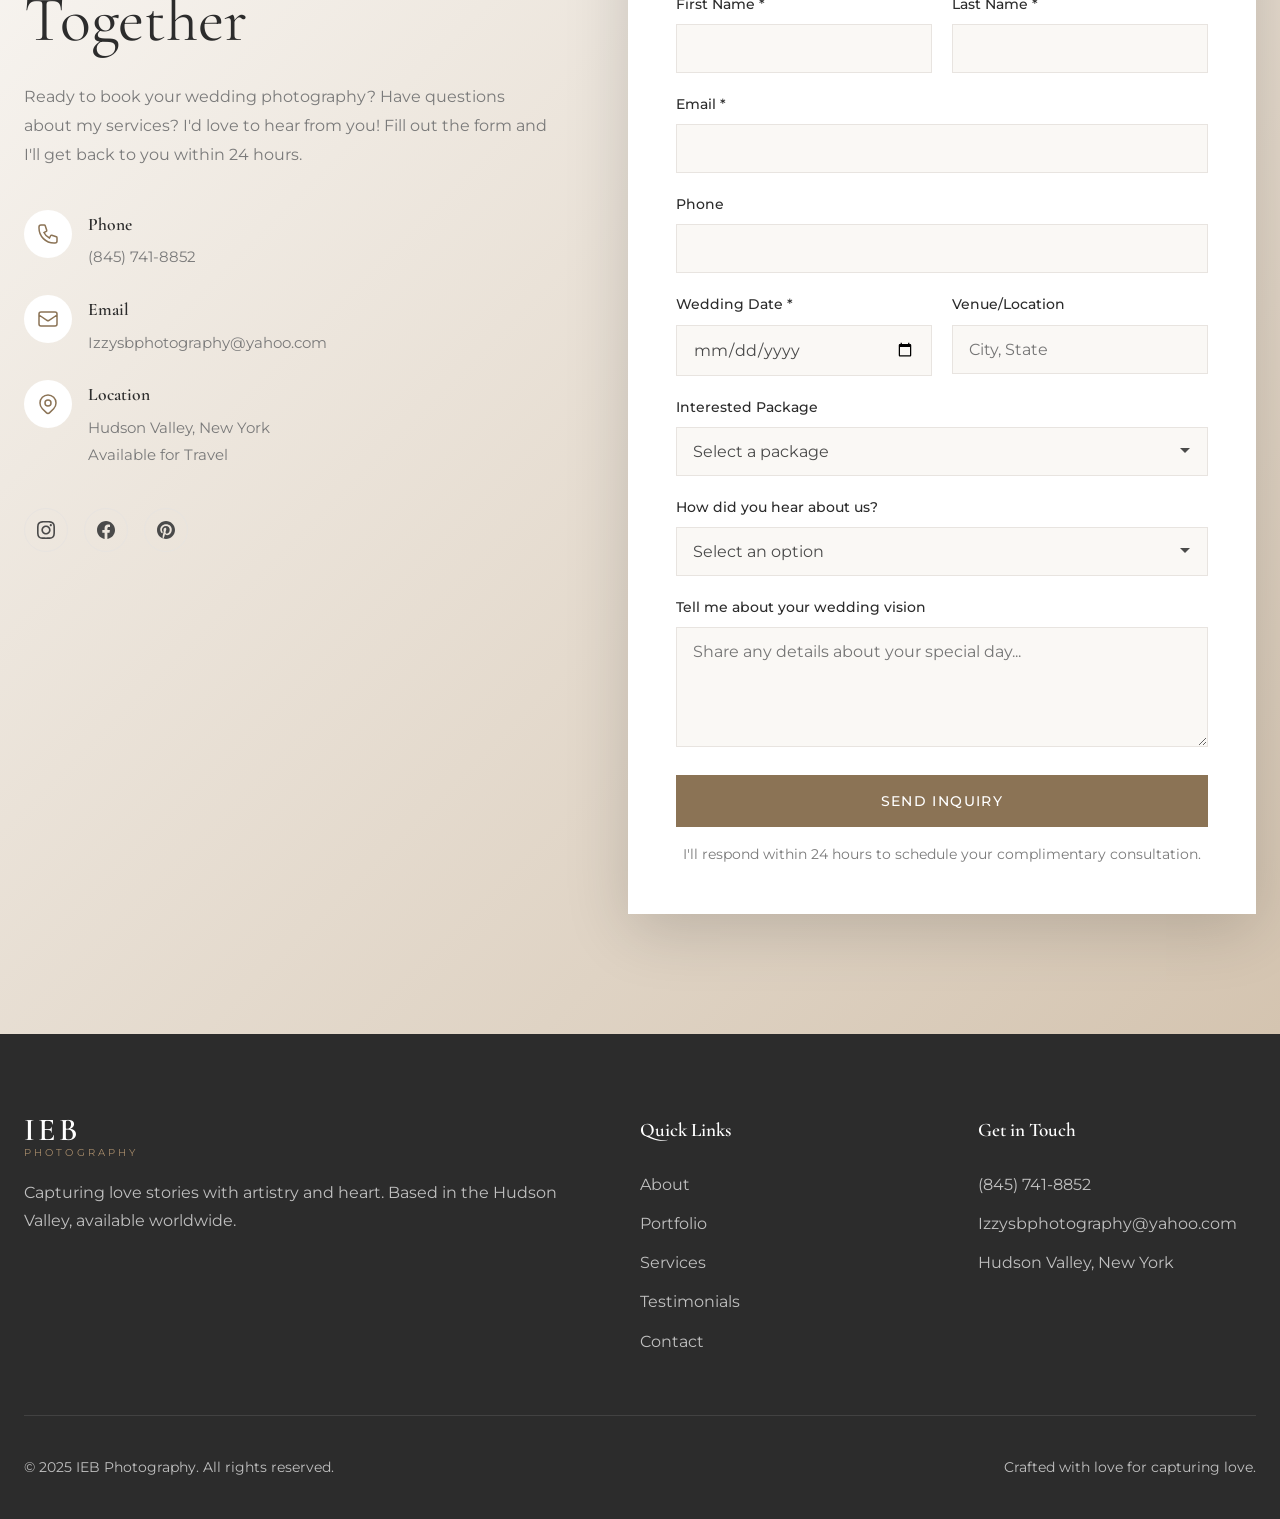
==== commit e8bc75a8: "Fix hero image: use CSS background-image and new Unsplash photo - Switched from <img> tag to CSS bac" ====
--- a/index.html
+++ b/index.html
@@ -34,7 +34,6 @@
 
     <!-- Hero Section -->
     <section class="hero" id="home">
-        <img src="images/hero.jpg" alt="Wedding Photography" class="hero-image">
         <div class="hero-overlay"></div>
         <div class="hero-content">
             <p class="hero-subtitle animate-fade-up">Welcome to</p>
--- a/css/styles.css
+++ b/css/styles.css
@@ -369,29 +369,23 @@
     display: flex;
     align-items: center;
     justify-content: center;
-    background-color: #1a1a1a;
+    background: #1a1a1a url('../images/hero-bg.jpg') center center / cover no-repeat;
     overflow: hidden;
-}
-
-.hero-image {
-    position: absolute;
-    inset: 0;
-    width: 100%;
-    height: 100%;
-    object-fit: cover;
-    object-position: center center;
-    z-index: 0;
 }
 
 .hero-overlay {
     position: absolute;
-    inset: 0;
+    top: 0;
+    left: 0;
+    right: 0;
+    bottom: 0;
     background: linear-gradient(
         to bottom,
-        rgba(0, 0, 0, 0.4) 0%,
-        rgba(0, 0, 0, 0.3) 50%,
-        rgba(0, 0, 0, 0.5) 100%
+        rgba(0, 0, 0, 0.3) 0%,
+        rgba(0, 0, 0, 0.2) 50%,
+        rgba(0, 0, 0, 0.4) 100%
     );
+    z-index: 0;
 }
 
 .hero-content {
